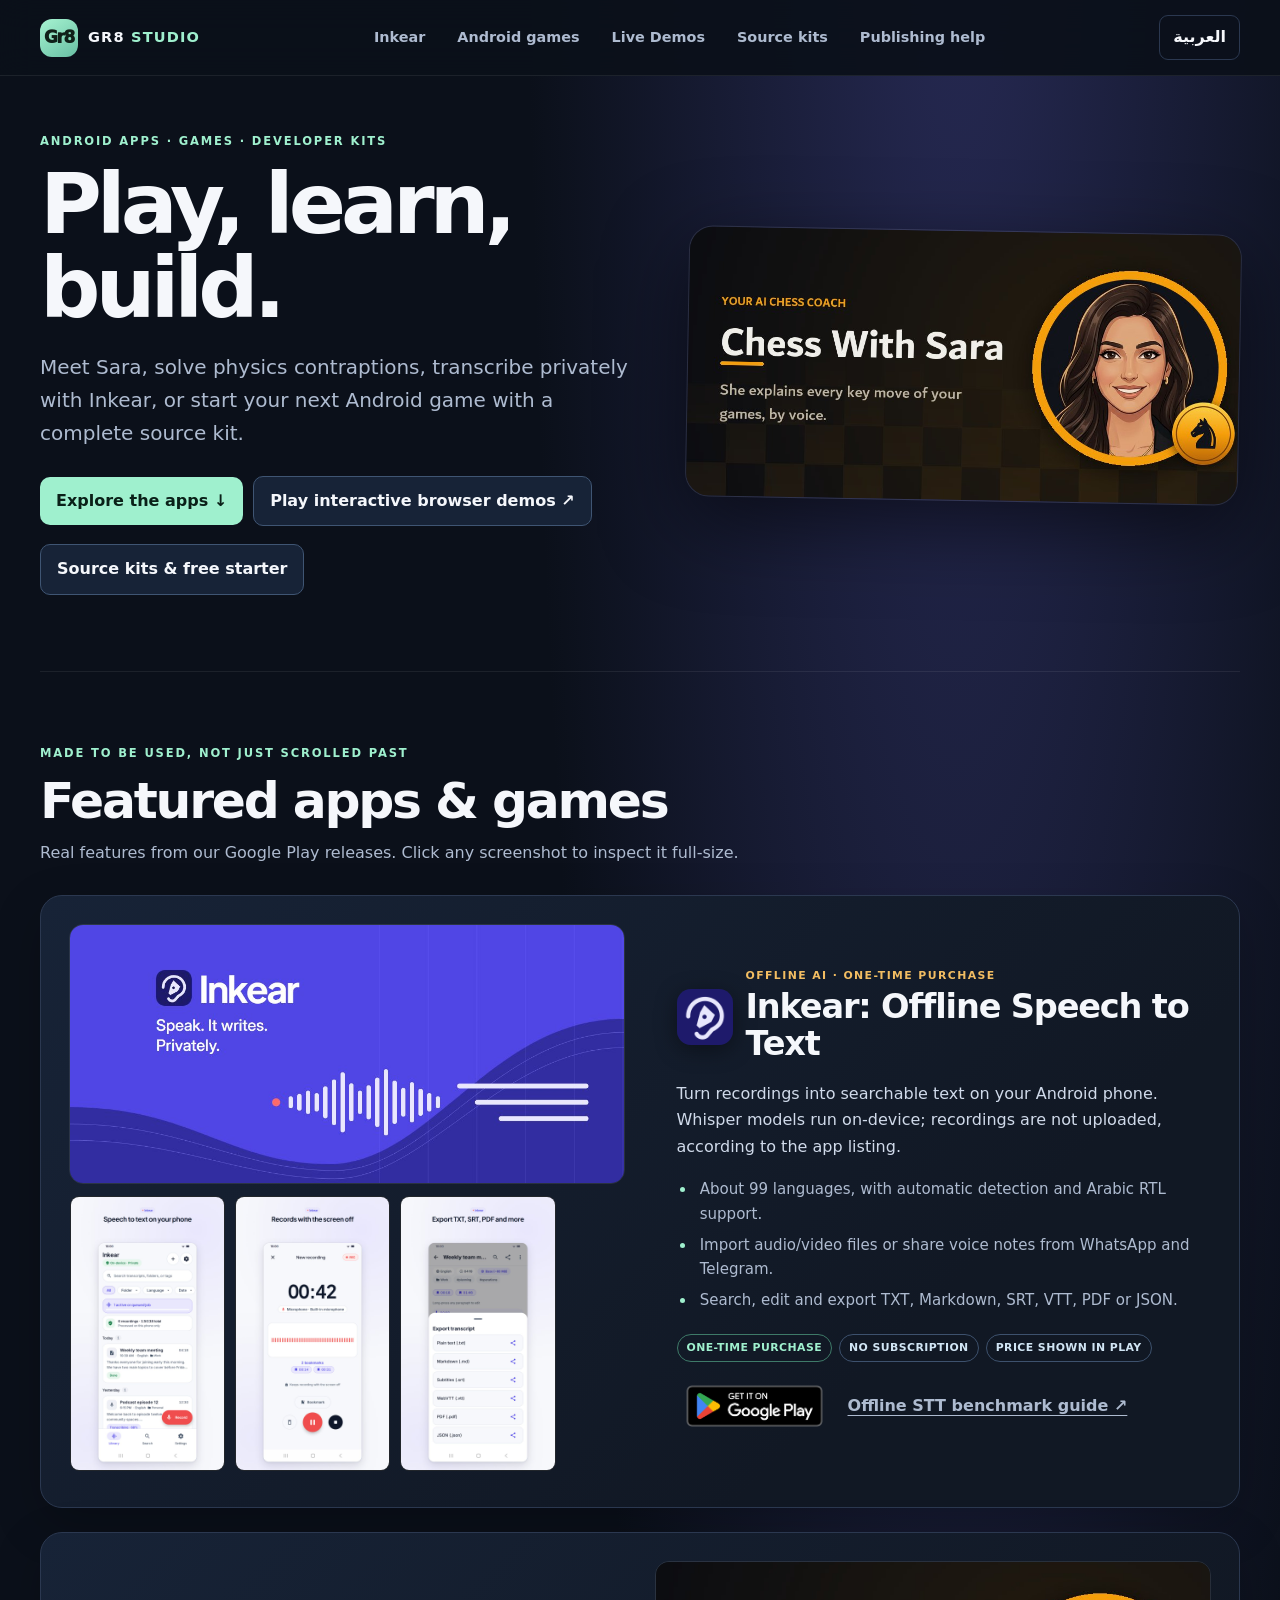
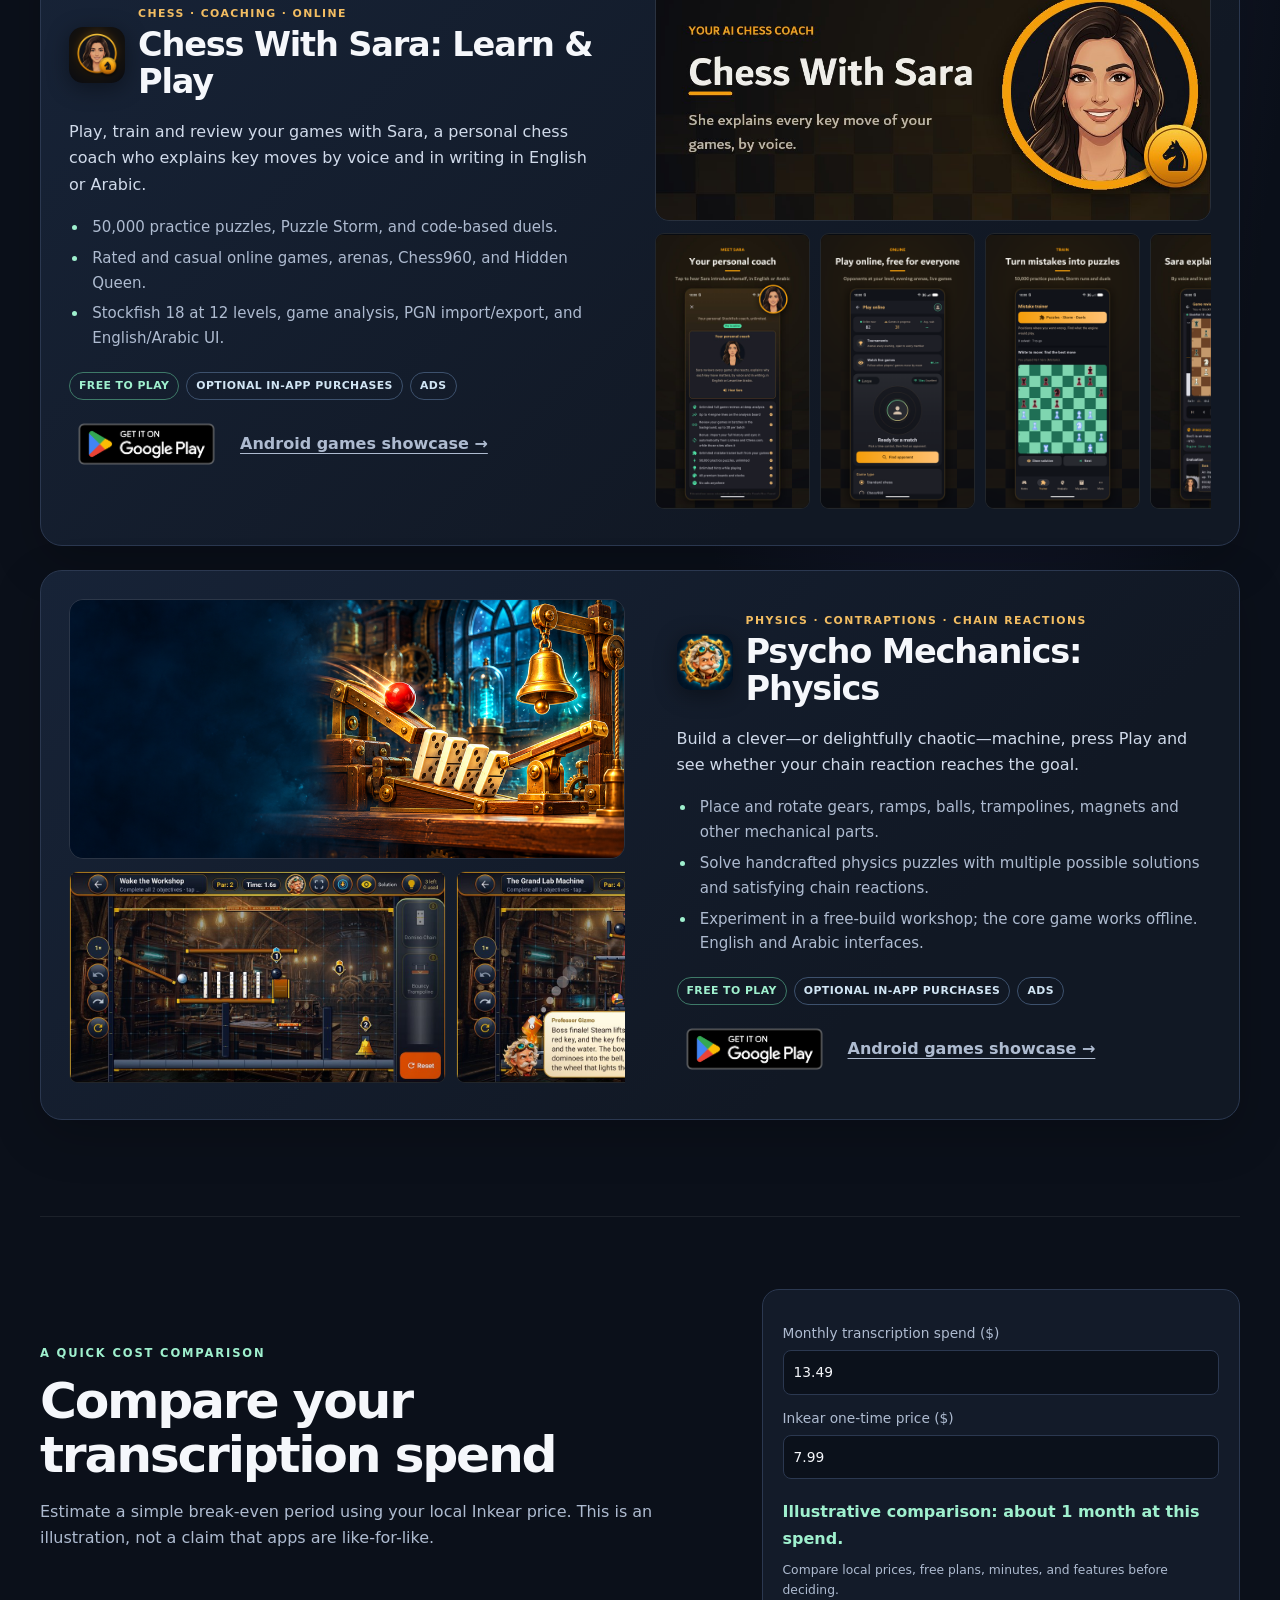
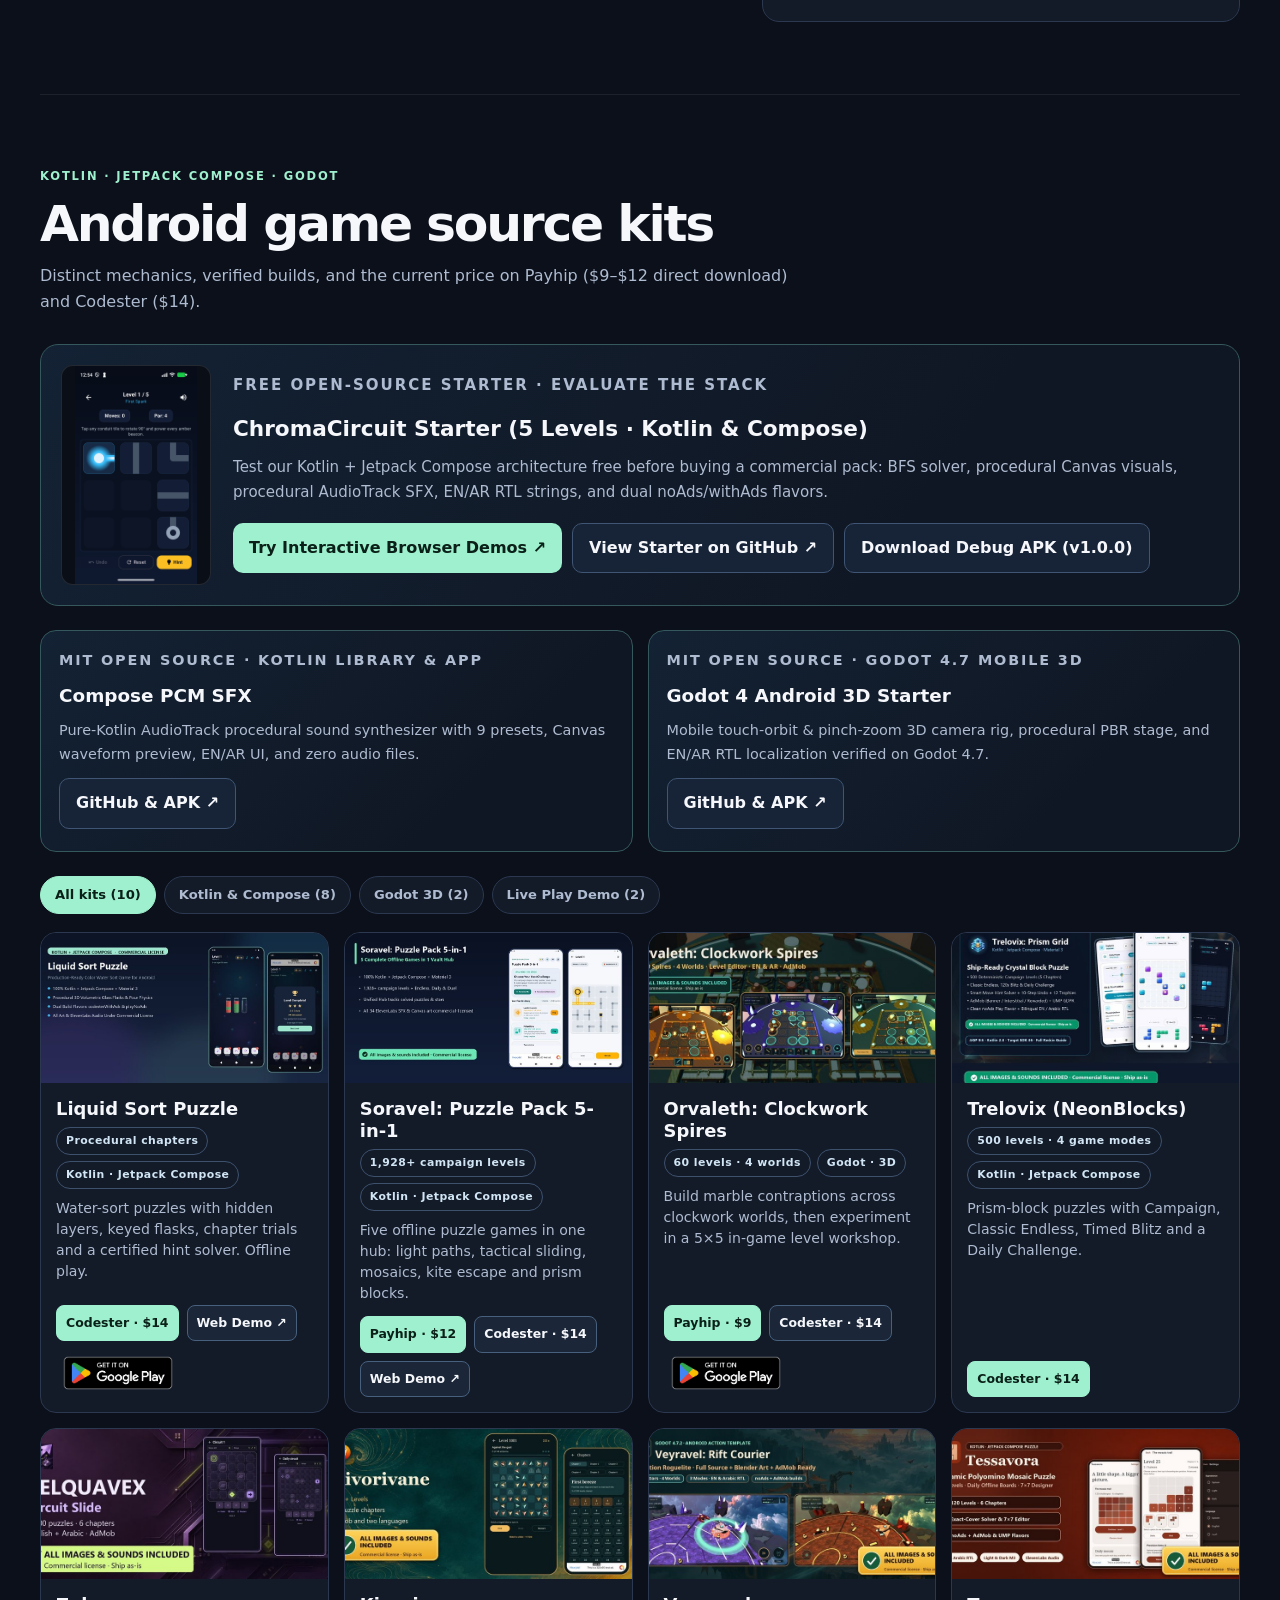
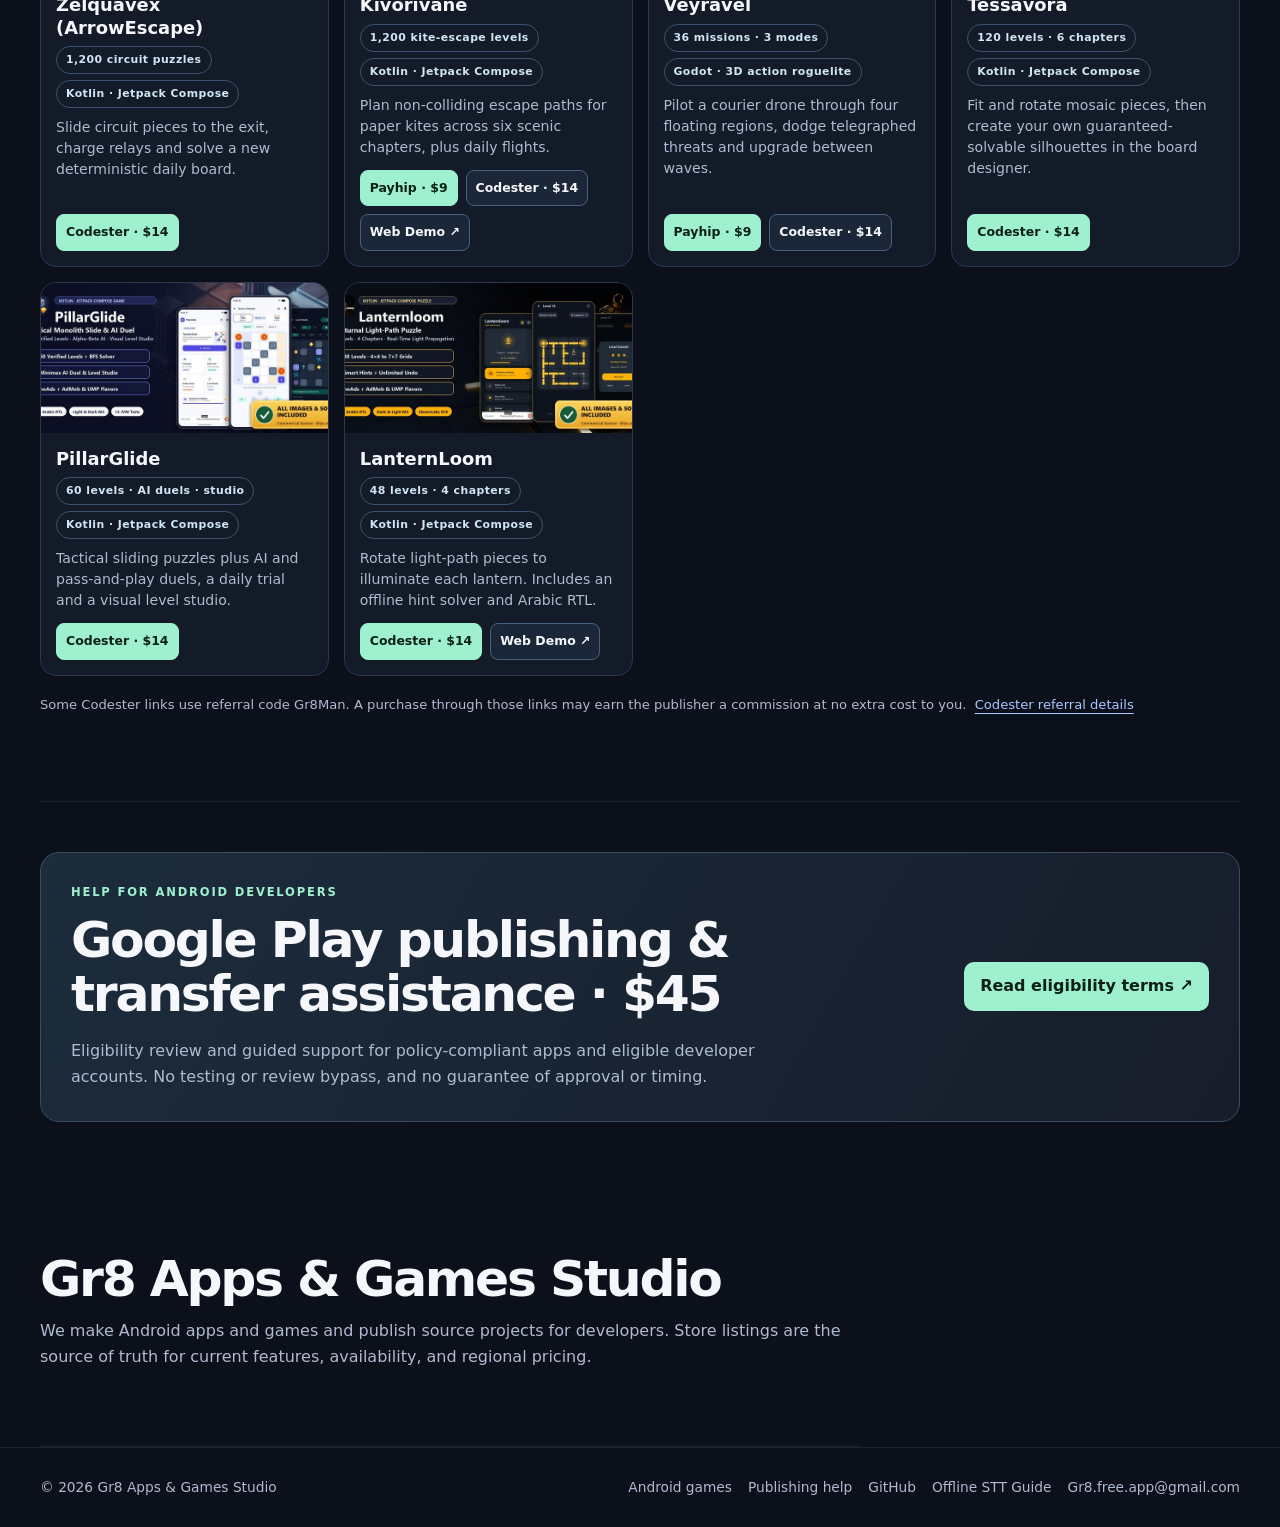
==== index.html @ fa240bc4 "seo: expand JSON-LD Product, WebApplication, and SoftwareApplication schema across portal pages" ====
<!doctype html>
<html lang="en" dir="ltr">
<head>
<meta charset="utf-8"><meta name="viewport" content="width=device-width,initial-scale=1">
<title>Gr8 Apps &amp; Games Studio | Android Games, Inkear &amp; Source Kits</title>
<meta name="title-en" content="Gr8 Apps &amp; Games Studio | Android Games, Inkear &amp; Source Kits">
<meta name="title-ar" content="استوديو Gr8 للتطبيقات والألعاب | Inkear، ألعاب أندرويد وحزم المطورين">
<meta name="description" content="Play Chess With Sara and Psycho Mechanics on Android. Explore Inkear offline transcription, open-source Compose starters, and Kotlin &amp; Godot source kits.">
<meta name="robots" content="index,follow,max-image-preview:large">
<link rel="canonical" href="https://simple-free-apps.github.io/">
<link rel="icon" type="image/svg+xml" href="data:image/svg+xml,%3Csvg xmlns='http://www.w3.org/2000/svg' viewBox='0 0 64 64'%3E%3Crect width='64' height='64' rx='16' fill='%239ff0ce'/%3E%3Ctext x='50%25' y='55%25' dominant-baseline='middle' text-anchor='middle' font-family='system-ui,sans-serif' font-weight='900' font-size='28' fill='%230b101a'%3EGr8%3C/text%3E%3C/svg%3E">
<meta property="og:type" content="website">
<meta property="og:image" content="https://simple-free-apps.github.io/assets/chess/feature.jpg">
<meta name="twitter:card" content="summary_large_image">
<meta property="og:title" content="Gr8 Apps &amp; Games Studio">
<meta property="og:description" content="Chess With Sara, Psycho Mechanics, Inkear, and distinctive Android game projects.">
<meta property="og:url" content="https://simple-free-apps.github.io/">
<meta name="theme-color" content="#0b101a">
<link rel="stylesheet" href="styles.css">
<script type="application/ld+json">
[
  {
    "@context": "https://schema.org",
    "@type": "Organization",
    "name": "Gr8 Apps & Games Studio",
    "url": "https://simple-free-apps.github.io/",
    "sameAs": [
      "https://github.com/simple-free-apps"
    ]
  },
  {
    "@context": "https://schema.org",
    "@type": "SoftwareApplication",
    "name": "Inkear: Offline Speech to Text",
    "operatingSystem": "Android",
    "applicationCategory": "UtilitiesApplication",
    "image": "https://simple-free-apps.github.io/assets/inkear/feature.jpg",
    "url": "https://play.google.com/store/apps/details?id=com.gr8.app.inkear"
  },
  {
    "@context": "https://schema.org",
    "@type": "SoftwareApplication",
    "name": "Chess With Sara: Learn & Play",
    "operatingSystem": "Android",
    "applicationCategory": "GameApplication",
    "image": "https://simple-free-apps.github.io/assets/chess/feature.jpg",
    "url": "https://play.google.com/store/apps/details?id=com.gr8.games.chess.chesswithai"
  },
  {
    "@context": "https://schema.org",
    "@type": "SoftwareApplication",
    "name": "Psycho Mechanics: Physics",
    "operatingSystem": "Android",
    "applicationCategory": "GameApplication",
    "image": "https://simple-free-apps.github.io/assets/psycho/feature.png",
    "url": "https://play.google.com/store/apps/details?id=com.gr8.games.crazymachines"
  },
  {
    "@context": "https://schema.org",
    "@type": "Product",
    "name": "Soravel: Puzzle Pack 5-in-1 (Kotlin & Jetpack Compose Source Code)",
    "image": "https://simple-free-apps.github.io/assets/catalog/bundle5in1-hero.jpg",
    "description": "Five full offline Android puzzle games in Kotlin & Jetpack Compose with 1,928+ campaign levels and EN/AR reskin guides.",
    "offers": {
      "@type": "Offer",
      "price": "12.00",
      "priceCurrency": "USD",
      "availability": "https://schema.org/InStock",
      "url": "https://payhip.com/b/beFfj"
    }
  },
  {
    "@context": "https://schema.org",
    "@type": "Product",
    "name": "Liquid Sort Puzzle (Kotlin & Jetpack Compose Source Code)",
    "image": "https://simple-free-apps.github.io/assets/catalog/liquidsort-hero.jpg",
    "description": "Water-sort puzzles with hidden layers, keyed flasks, chapter trials and a certified hint solver in Kotlin and Jetpack Compose.",
    "offers": {
      "@type": "Offer",
      "price": "14.00",
      "priceCurrency": "USD",
      "availability": "https://schema.org/InStock",
      "url": "https://www.codester.com/items/64630/liquid-sort-puzzle-kotlin-android-game-template?ref=Gr8Man"
    }
  },
  {
    "@context": "https://schema.org",
    "@type": "Product",
    "name": "Orvaleth: Clockwork Spires (Godot 4 3D Android Game Source Code)",
    "image": "https://simple-free-apps.github.io/assets/catalog/orvaleth-hero.jpg",
    "description": "60-level 3D marble contraption puzzle game across four clockwork worlds with a 5x5 in-game workshop in Godot 4.",
    "offers": {
      "@type": "Offer",
      "price": "9.00",
      "priceCurrency": "USD",
      "availability": "https://schema.org/InStock",
      "url": "https://payhip.com/b/hWmcv"
    }
  },
  {
    "@context": "https://schema.org",
    "@type": "Product",
    "name": "Veyravel (Godot 4 3D Action Roguelite Android Source Code)",
    "image": "https://simple-free-apps.github.io/assets/catalog/veyravel-hero.jpg",
    "description": "36-mission 3D courier drone action roguelite across four floating regions with wave upgrades in Godot 4.",
    "offers": {
      "@type": "Offer",
      "price": "9.00",
      "priceCurrency": "USD",
      "availability": "https://schema.org/InStock",
      "url": "https://payhip.com/b/Jv6fL"
    }
  },
  {
    "@context": "https://schema.org",
    "@type": "Product",
    "name": "Kivorivane (Kotlin & Jetpack Compose Kite Escape Game Source Code)",
    "image": "https://simple-free-apps.github.io/assets/catalog/kivorivane-hero.jpg",
    "description": "1,200 kite-escape puzzle levels across six scenic chapters with daily flights and EN/AR RTL support in Kotlin and Jetpack Compose.",
    "offers": {
      "@type": "Offer",
      "price": "9.00",
      "priceCurrency": "USD",
      "availability": "https://schema.org/InStock",
      "url": "https://payhip.com/b/WsHQp"
    }
  },
  {
    "@context": "https://schema.org",
    "@type": "Service",
    "name": "Google Play Publishing & App Transfer Assistance",
    "offers": {
      "@type": "Offer",
      "price": "45.00",
      "priceCurrency": "USD",
      "url": "https://simple-free-apps.github.io/play-publish/"
    }
  }
]
</script>
<script src="app.js" defer></script>
</head>
<body>
<header class="top">
  <a class="brand" href="#home"><span class="brand-mark">Gr8</span><span>GR8 <b>STUDIO</b></span></a>
  <nav>
    <a href="#inkear" data-en="Inkear" data-ar="إنكير">Inkear</a>
    <a href="android-games/" data-en="Android games" data-ar="ألعاب أندرويد">Android games</a>
    <a href="demo/" data-en="Live Demos" data-ar="تجارب حية">Live Demos</a>
    <a href="#catalog" data-en="Source kits" data-ar="حزم المصدر">Source kits</a>
    <a href="play-publish/" data-en="Publishing help" data-ar="مساعدة النشر">Publishing help</a>
  </nav>
  <button id="language" class="lang" aria-label="Switch language">العربية</button>
</header>

<main id="home">
  <section class="hero">
    <div class="hero-copy">
      <p class="kicker" data-en="ANDROID APPS · GAMES · DEVELOPER KITS" data-ar="تطبيقات أندرويد · ألعاب · حزم للمطورين">ANDROID APPS · GAMES · DEVELOPER KITS</p>
      <h1 data-en="Play, learn, build." data-ar="العب، تعلّم، وابنِ.">Play, learn, build.</h1>
      <p class="lead" data-en="Meet Sara, solve physics contraptions, transcribe privately with Inkear, or start your next Android game with a complete source kit." data-ar="تعرّف إلى سارة، وحلّ ألغاز الآلات الفيزيائية، وفرّغ الصوت بخصوصية مع إنكير، أو ابدأ لعبتك القادمة بحزمة مصدر أندرويد متكاملة.">Meet Sara, solve physics contraptions, transcribe privately with Inkear, or start your next Android game with a complete source kit.</p>
      <div class="hero-actions">
        <a class="button" href="#apps" data-en="Explore the apps ↓" data-ar="استكشف التطبيقات ↓">Explore the apps ↓</a>
        <a class="button button-secondary" href="demo/" data-en="Play interactive browser demos ↗" data-ar="جرّب الألغاز في المتصفح ↗">Play interactive browser demos ↗</a>
        <a class="button button-secondary" href="#catalog" data-en="Source kits &amp; free starter" data-ar="الحزم والقالب المجاني">Source kits &amp; free starter</a>
      </div>
    </div>
    <div class="hero-art">
      <img src="assets/chess/feature.jpg" alt="Chess With Sara: an AI coach explains key chess moves" fetchpriority="high">
    </div>
  </section>

  <section id="apps" class="apps-section">
    <div class="section-heading">
      <p class="kicker" data-en="MADE TO BE USED, NOT JUST SCROLLED PAST" data-ar="تطبيقات وألعاب صُممت لتُستخدم">MADE TO BE USED, NOT JUST SCROLLED PAST</p>
      <h2 data-en="Featured apps &amp; games" data-ar="تطبيقات وألعاب مختارة">Featured apps &amp; games</h2>
      <p data-en="Real features from our Google Play releases. Click any screenshot to inspect it full-size." data-ar="ميزات حقيقية من إصداراتنا على Google Play. انقر على أي لقطة لعرضها بالحجم الكامل.">Real features from our Google Play releases. Click any screenshot to inspect it full-size.</p>
    </div>

    <article class="showcase showcase-inkear" id="inkear">
      <div class="showcase-media">
        <img class="feature-art" src="assets/inkear/feature.jpg" alt="Inkear offline speech to text promotional artwork" loading="lazy">
        <div class="screens">
          <img src="assets/inkear/screen1.jpg" alt="Inkear transcript library with on-device status" loading="lazy">
          <img src="assets/inkear/screen2.jpg" alt="Inkear voice recording screen" loading="lazy">
          <img src="assets/inkear/screen3.jpg" alt="Inkear transcript export options" loading="lazy">
        </div>
      </div>
      <div class="showcase-copy">
        <div class="app-heading">
          <img class="app-icon" src="assets/inkear/icon.png" alt="Inkear app icon" loading="lazy">
          <div>
            <p class="eyebrow" data-en="OFFLINE AI · ONE-TIME PURCHASE" data-ar="ذكاء اصطناعي على الجهاز · شراء لمرة واحدة">OFFLINE AI · ONE-TIME PURCHASE</p>
            <h3>Inkear: Offline Speech to Text</h3>
          </div>
        </div>
        <p class="app-summary" data-en="Turn recordings into searchable text on your Android phone. Whisper models run on-device; recordings are not uploaded, according to the app listing." data-ar="حوّل التسجيلات إلى نص قابل للبحث على هاتف أندرويد. تعمل نماذج Whisper على الجهاز ولا تُرفع التسجيلات وفق وصف التطبيق.">Turn recordings into searchable text on your Android phone. Whisper models run on-device; recordings are not uploaded, according to the app listing.</p>
        <ul class="features">
          <li data-en="About 99 languages, with automatic detection and Arabic RTL support." data-ar="نحو 99 لغة مع اكتشاف تلقائي ودعم العربية واتجاه RTL.">About 99 languages, with automatic detection and Arabic RTL support.</li>
          <li data-en="Import audio/video files or share voice notes from WhatsApp and Telegram." data-ar="استورد ملفات الصوت والفيديو أو شارك الرسائل الصوتية من واتساب وتيليجرام.">Import audio/video files or share voice notes from WhatsApp and Telegram.</li>
          <li data-en="Search, edit and export TXT, Markdown, SRT, VTT, PDF or JSON." data-ar="ابحث وعدّل وصدّر TXT أو Markdown أو SRT أو VTT أو PDF أو JSON.">Search, edit and export TXT, Markdown, SRT, VTT, PDF or JSON.</li>
        </ul>
        <div class="badges">
          <span data-en="ONE-TIME PURCHASE" data-ar="شراء لمرة واحدة">ONE-TIME PURCHASE</span>
          <span data-en="NO SUBSCRIPTION" data-ar="بلا اشتراك شهري">NO SUBSCRIPTION</span>
          <span data-en="PRICE SHOWN IN PLAY" data-ar="السعر ظاهر في PLAY">PRICE SHOWN IN PLAY</span>
        </div>
        <div class="hero-actions">
          <a class="play-badge-link" href="https://play.google.com/store/apps/details?id=com.gr8.app.inkear&amp;utm_source=simple-free-apps.github.io&amp;utm_medium=portal&amp;utm_campaign=inkear"><img class="play-badge-img" src="assets/badges/google-play-en.png" data-src-en="assets/badges/google-play-en.png" data-src-ar="assets/badges/google-play-ar.png" alt="Get Inkear: Offline Speech to Text on Google Play" data-alt-en="Get Inkear: Offline Speech to Text on Google Play" data-alt-ar="احصل على Inkear: Offline Speech to Text من Google Play" width="646" height="250"></a>
          <a class="quiet-link" href="https://github.com/simple-free-apps/offline-speech-to-text-android-guide" data-en="Offline STT benchmark guide ↗" data-ar="دليل التفريغ ومقياس الأداء ↗">Offline STT benchmark guide ↗</a>
        </div>
      </div>
    </article>

    <article class="showcase" id="chess">
      <div class="showcase-media">
        <img class="feature-art" src="assets/chess/feature.jpg" alt="Chess With Sara chess coach feature graphic" loading="lazy">
        <div class="screens">
          <img src="assets/chess/screen1.jpg" alt="Sara explains game reviews by voice and text" loading="lazy">
          <img src="assets/chess/screen4.png" alt="Online chess, arenas and live games" loading="lazy">
          <img src="assets/chess/screen5.png" alt="50,000 practice puzzles, Storm and duels" loading="lazy">
          <img src="assets/chess/screen3.jpg" alt="Sara review and move analysis" loading="lazy">
        </div>
      </div>
      <div class="showcase-copy">
        <div class="app-heading">
          <img class="app-icon" src="assets/chess/icon.png" alt="Chess With Sara app icon" loading="lazy">
          <div>
            <p class="eyebrow" data-en="CHESS · COACHING · ONLINE" data-ar="شطرنج · تدريب صوتي · أونلاين">CHESS · COACHING · ONLINE</p>
            <h3 data-en="Chess With Sara: Learn &amp; Play" data-ar="شطرنج مع سارة: تعلّم والعب">Chess With Sara: Learn &amp; Play</h3>
          </div>
        </div>
        <p class="app-summary" data-en="Play, train and review your games with Sara, a personal chess coach who explains key moves by voice and in writing in English or Arabic." data-ar="العب وتدرّب وراجع مبارياتك مع سارة، مدرّبة شطرنج شخصية تشرح النقلات المهمة بالصوت والكتابة بالعربية أو الإنجليزية.">Play, train and review your games with Sara, a personal chess coach who explains key moves by voice and in writing in English or Arabic.</p>
        <ul class="features">
          <li data-en="50,000 practice puzzles, Puzzle Storm, and code-based duels." data-ar="50,000 لغز تدريبي، وتحدي Puzzle Storm، ومواجهات برمز.">50,000 practice puzzles, Puzzle Storm, and code-based duels.</li>
          <li data-en="Rated and casual online games, arenas, Chess960, and Hidden Queen." data-ar="مباريات أونلاين مصنّفة وودية، وبطولات أرينا، وشطرنج 960 والوزير المتخفي.">Rated and casual online games, arenas, Chess960, and Hidden Queen.</li>
          <li data-en="Stockfish 18 at 12 levels, game analysis, PGN import/export, and English/Arabic UI." data-ar="Stockfish 18 في 12 مستوى، وتحليل المباريات، واستيراد وتصدير PGN، وواجهة عربية وإنجليزية.">Stockfish 18 at 12 levels, game analysis, PGN import/export, and English/Arabic UI.</li>
        </ul>
        <div class="badges">
          <span data-en="FREE TO PLAY" data-ar="مجانية للعب">FREE TO PLAY</span>
          <span data-en="OPTIONAL IN-APP PURCHASES" data-ar="مشتريات اختيارية">OPTIONAL IN-APP PURCHASES</span>
          <span data-en="ADS" data-ar="تحتوي إعلانات">ADS</span>
        </div>
        <div class="hero-actions">
          <a class="play-badge-link" href="https://play.google.com/store/apps/details?id=com.gr8.games.chess.chesswithai&amp;utm_source=simple-free-apps.github.io&amp;utm_medium=portal&amp;utm_campaign=chesswithsara"><img class="play-badge-img" src="assets/badges/google-play-en.png" data-src-en="assets/badges/google-play-en.png" data-src-ar="assets/badges/google-play-ar.png" alt="Get Chess With Sara: Learn &amp; Play on Google Play" data-alt-en="Get Chess With Sara: Learn &amp; Play on Google Play" data-alt-ar="احصل على شطرنج مع سارة من Google Play" width="646" height="250" loading="lazy"></a>
          <a class="quiet-link" href="android-games/#chess" data-en="Android games showcase →" data-ar="صفحة ألعاب أندرويد ←">Android games showcase →</a>
        </div>
      </div>
    </article>

    <article class="showcase showcase-psycho" id="psycho">
      <div class="showcase-media">
        <img class="feature-art" src="assets/psycho/feature.png" alt="Psycho Mechanics: Physics contraption puzzle feature graphic" loading="lazy">
        <div class="screens screens-landscape">
          <img src="assets/psycho/screen1.jpg" alt="Psycho Mechanics physics puzzle gameplay" loading="lazy">
          <img src="assets/psycho/screen2.jpg" alt="Psycho Mechanics mechanical contraption gameplay" loading="lazy">
          <img src="assets/psycho/screen3.jpg" alt="Psycho Mechanics puzzle level screenshot" loading="lazy">
        </div>
      </div>
      <div class="showcase-copy">
        <div class="app-heading">
          <img class="app-icon" src="assets/psycho/icon.png" alt="Psycho Mechanics app icon" loading="lazy">
          <div>
            <p class="eyebrow" data-en="PHYSICS · CONTRAPTIONS · CHAIN REACTIONS" data-ar="فيزياء · آلات ميكانيكية · تفاعلات متسلسلة">PHYSICS · CONTRAPTIONS · CHAIN REACTIONS</p>
            <h3>Psycho Mechanics: Physics</h3>
          </div>
        </div>
        <p class="app-summary" data-en="Build a clever—or delightfully chaotic—machine, press Play and see whether your chain reaction reaches the goal." data-ar="ابنِ آلة ذكية أو فوضوية ممتعة، واضغط تشغيل لترى إن كان التفاعل المتسلسل سيصل إلى الهدف.">Build a clever—or delightfully chaotic—machine, press Play and see whether your chain reaction reaches the goal.</p>
        <ul class="features">
          <li data-en="Place and rotate gears, ramps, balls, trampolines, magnets and other mechanical parts." data-ar="ضع القطع الميكانيكية ودوّرها: تروس ومنحدرات وكرات ونوابض ومغناطيس وغيرها.">Place and rotate gears, ramps, balls, trampolines, magnets and other mechanical parts.</li>
          <li data-en="Solve handcrafted physics puzzles with multiple possible solutions and satisfying chain reactions." data-ar="حل ألغاز فيزياء مصنوعة بعناية ولها حلول متعددة وتفاعلات متسلسلة ممتعة.">Solve handcrafted physics puzzles with multiple possible solutions and satisfying chain reactions.</li>
          <li data-en="Experiment in a free-build workshop; the core game works offline. English and Arabic interfaces." data-ar="جرّب البناء في مختبر حر؛ تعمل اللعبة الأساسية دون اتصال، بواجهتين عربية وإنجليزية.">Experiment in a free-build workshop; the core game works offline. English and Arabic interfaces.</li>
        </ul>
        <div class="badges">
          <span data-en="FREE TO PLAY" data-ar="مجانية للعب">FREE TO PLAY</span>
          <span data-en="OPTIONAL IN-APP PURCHASES" data-ar="مشتريات اختيارية">OPTIONAL IN-APP PURCHASES</span>
          <span data-en="ADS" data-ar="تحتوي إعلانات">ADS</span>
        </div>
        <div class="hero-actions">
          <a class="play-badge-link" href="https://play.google.com/store/apps/details?id=com.gr8.games.crazymachines&amp;utm_source=simple-free-apps.github.io&amp;utm_medium=portal&amp;utm_campaign=psychomechanics"><img class="play-badge-img" src="assets/badges/google-play-en.png" data-src-en="assets/badges/google-play-en.png" data-src-ar="assets/badges/google-play-ar.png" alt="Get Psycho Mechanics: Physics on Google Play" data-alt-en="Get Psycho Mechanics: Physics on Google Play" data-alt-ar="احصل على Psycho Mechanics: Physics من Google Play" width="646" height="250" loading="lazy"></a>
          <a class="quiet-link" href="android-games/#psycho" data-en="Android games showcase →" data-ar="صفحة ألعاب أندرويد ←">Android games showcase →</a>
        </div>
      </div>
    </article>
  </section>

  <section class="calculator-section">
    <div>
      <p class="kicker" data-en="A QUICK COST COMPARISON" data-ar="مقارنة سريعة للتكلفة">A QUICK COST COMPARISON</p>
      <h2 data-en="Compare your transcription spend" data-ar="قارن إنفاقك على التفريغ">Compare your transcription spend</h2>
      <p data-en="Estimate a simple break-even period using your local Inkear price. This is an illustration, not a claim that apps are like-for-like." data-ar="قدّر فترة تعادل مبسطة باستخدام سعر إنكير المحلي. هذا توضيح حسابي ولا يعني أن التطبيقات متطابقة.">Estimate a simple break-even period using your local Inkear price. This is an illustration, not a claim that apps are like-for-like.</p>
    </div>
    <aside class="calculator">
      <label><span data-en="Monthly transcription spend ($)" data-ar="الإنفاق الشهري على التفريغ ($)">Monthly transcription spend ($)</span><input id="spend" type="number" min="0" step="0.01" value="13.49"></label>
      <label><span data-en="Inkear one-time price ($)" data-ar="سعر إنكير لمرة واحدة ($)">Inkear one-time price ($)</span><input id="price" type="number" min="0" step="0.01" value="7.99"></label>
      <output id="saving" aria-live="polite"></output>
      <small data-en="Compare local prices, free plans, minutes, and features before deciding." data-ar="قارن الأسعار المحلية والخطط المجانية والدقائق والميزات قبل القرار.">Compare local prices, free plans, minutes, and features before deciding.</small>
    </aside>
  </section>

  <section id="catalog" class="catalog-section">
    <div class="section-heading">
      <p class="kicker" data-en="KOTLIN · JETPACK COMPOSE · GODOT" data-ar="كوتلن · جيتباك كومبوز · جودوت">KOTLIN · JETPACK COMPOSE · GODOT</p>
      <h2 data-en="Android game source kits" data-ar="حزم مصدر ألعاب أندرويد">Android game source kits</h2>
      <p data-en="Distinct mechanics, verified builds, and the current price on Payhip ($9–$12 direct download) and Codester ($14)." data-ar="آليات لعب مميزة وبناءات مختبرة والسعر الحالي لدى Payhip (9–12 دولاراً مباشرة) وCodester (14 دولاراً).">Distinct mechanics, verified builds, and the current price on Payhip ($9–$12 direct download) and Codester ($14).</p>
    </div>

    <div class="starter-callout">
      <img class="starter-thumb" src="assets/catalog/chromacircuit-play.png" alt="ChromaCircuit Starter free Jetpack Compose puzzle game screenshot" loading="lazy">
      <div class="starter-body">
        <p class="eyebrow" data-en="FREE OPEN-SOURCE STARTER · EVALUATE THE STACK" data-ar="قالب مفتوح المصدر مجاني · جرّب البنية البرمجية">FREE OPEN-SOURCE STARTER · EVALUATE THE STACK</p>
        <h3 data-en="ChromaCircuit Starter (5 Levels · Kotlin &amp; Compose)" data-ar="ChromaCircuit Starter (5 مراحل · Kotlin وCompose)">ChromaCircuit Starter (5 Levels · Kotlin &amp; Compose)</h3>
        <p data-en="Test our Kotlin + Jetpack Compose architecture free before buying a commercial pack: BFS solver, procedural Canvas visuals, procedural AudioTrack SFX, EN/AR RTL strings, and dual noAds/withAds flavors." data-ar="اختبر معماريتنا بلغة Kotlin وJetpack Compose مجاناً قبل شراء أي حزمة تجارية: حلّال BFS، ورسوم Canvas، وأصوات برمجية عبر AudioTrack، ودعم عربي/إنجليزي RTL، وبنيتا noAds وwithAds.">Test our Kotlin + Jetpack Compose architecture free before buying a commercial pack: BFS solver, procedural Canvas visuals, procedural AudioTrack SFX, EN/AR RTL strings, and dual noAds/withAds flavors.</p>
        <div class="starter-actions">
          <a class="button" href="demo/" data-en="Try Interactive Browser Demos ↗" data-ar="جرّب الألعاب في المتصفح ↗">Try Interactive Browser Demos ↗</a>
          <a class="button button-secondary" href="https://github.com/simple-free-apps/android-compose-puzzle-starter" data-en="View Starter on GitHub ↗" data-ar="تصفح القالب على GitHub ↗">View Starter on GitHub ↗</a>
          <a class="button button-secondary" href="https://github.com/simple-free-apps/android-compose-puzzle-starter/releases/download/v1.0.0/ChromaCircuitStarter-noAds-debug.apk" data-en="Download Debug APK (v1.0.0)" data-ar="تحميل APK للتجربة (v1.0.0)">Download Debug APK (v1.0.0)</a>
        </div>
      </div>
    </div>

    <div class="oss-grid">
      <article class="oss-card">
        <p class="eyebrow" data-en="MIT OPEN SOURCE · KOTLIN LIBRARY &amp; APP" data-ar="مفتوح المصدر MIT · مكتبة وتطبيق Kotlin">MIT OPEN SOURCE · KOTLIN LIBRARY &amp; APP</p>
        <h3>Compose PCM SFX</h3>
        <p data-en="Pure-Kotlin AudioTrack procedural sound synthesizer with 9 presets, Canvas waveform preview, EN/AR UI, and zero audio files." data-ar="مولّد مؤثرات صوتية إجرائي بـ Kotlin وAudioTrack مع 9 أنماط وعرض للموجة وواجهة EN/AR دون ملفات صوتية.">Pure-Kotlin AudioTrack procedural sound synthesizer with 9 presets, Canvas waveform preview, EN/AR UI, and zero audio files.</p>
        <div class="starter-actions">
          <a class="button button-secondary" href="https://github.com/simple-free-apps/compose-pcm-sfx" data-en="GitHub &amp; APK ↗" data-ar="GitHub وAPK ↗">GitHub &amp; APK ↗</a>
        </div>
      </article>
      <article class="oss-card">
        <p class="eyebrow" data-en="MIT OPEN SOURCE · GODOT 4.7 MOBILE 3D" data-ar="مفتوح المصدر MIT · قالب Godot 4.7 ثلاثي الأبعاد">MIT OPEN SOURCE · GODOT 4.7 MOBILE 3D</p>
        <h3>Godot 4 Android 3D Starter</h3>
        <p data-en="Mobile touch-orbit &amp; pinch-zoom 3D camera rig, procedural PBR stage, and EN/AR RTL localization verified on Godot 4.7." data-ar="كاميرا دوران وتكبير باللمس ثلاثية الأبعاد ومشهد PBR إجرائي وتعريب EN/AR RTL مختبر على Godot 4.7.">Mobile touch-orbit &amp; pinch-zoom 3D camera rig, procedural PBR stage, and EN/AR RTL localization verified on Godot 4.7.</p>
        <div class="starter-actions">
          <a class="button button-secondary" href="https://github.com/simple-free-apps/godot4-android-3d-starter" data-en="GitHub &amp; APK ↗" data-ar="GitHub وAPK ↗">GitHub &amp; APK ↗</a>
        </div>
      </article>
    </div>

    <div id="catalog-filters" class="catalog-toolbar" role="group" aria-label="Filter source kits"></div>
    <div id="products" class="catalog-grid"></div>
    <p class="disclosure">
      <span data-en="Some Codester links use referral code Gr8Man. A purchase through those links may earn the publisher a commission at no extra cost to you." data-ar="تستخدم روابط Codester رمز الإحالة Gr8Man، وقد يحصل الناشر على عمولة إحالة دون أي تكلفة إضافية على المشتري.">Some Codester links use referral code Gr8Man. A purchase through those links may earn the publisher a commission at no extra cost to you.</span>
      <a href="https://www.codester.com/info/promote_items" data-en="Codester referral details" data-ar="تفاصيل برنامج الإحالة">Codester referral details</a>
    </p>
  </section>

  <section id="publishing" class="service">
    <div>
      <p class="kicker" data-en="HELP FOR ANDROID DEVELOPERS" data-ar="مساعدة لمطوري أندرويد">HELP FOR ANDROID DEVELOPERS</p>
      <h2 data-en="Google Play publishing &amp; transfer assistance · $45" data-ar="مساعدة نشر ونقل تطبيقات Google Play · 45 دولاراً">Google Play publishing &amp; transfer assistance · $45</h2>
      <p data-en="Eligibility review and guided support for policy-compliant apps and eligible developer accounts. No testing or review bypass, and no guarantee of approval or timing." data-ar="مراجعة أهلية ومساعدة إرشادية للتطبيقات المتوافقة وحسابات المطور المؤهلة. لا تجاوز للاختبارات أو المراجعة ولا ضمان للموافقة أو المدة.">Eligibility review and guided support for policy-compliant apps and eligible developer accounts. No testing or review bypass, and no guarantee of approval or timing.</p>
    </div>
    <a class="button" href="play-publish/" data-en="Read eligibility terms ↗" data-ar="اقرأ شروط الأهلية ↗">Read eligibility terms ↗</a>
  </section>

  <section id="about" class="about">
    <h2 data-en="Gr8 Apps &amp; Games Studio" data-ar="استوديو Gr8 للتطبيقات والألعاب">Gr8 Apps &amp; Games Studio</h2>
    <p data-en="We make Android apps and games and publish source projects for developers. Store listings are the source of truth for current features, availability, and regional pricing." data-ar="نطوّر تطبيقات وألعاب أندرويد وننشر مشاريع مصدر للمطورين. صفحات المتاجر هي المرجع للميزات والتوفر والأسعار المحلية.">We make Android apps and games and publish source projects for developers. Store listings are the source of truth for current features, availability, and regional pricing.</p>
  </section>
</main>

<footer>
  <span>© <span id="year"></span> <span data-en="Gr8 Apps &amp; Games Studio" data-ar="استوديو Gr8 للتطبيقات والألعاب">Gr8 Apps &amp; Games Studio</span></span>
  <div class="footer-links">
    <a href="android-games/" data-en="Android games" data-ar="ألعاب أندرويد">Android games</a>
    <a href="play-publish/" data-en="Publishing help" data-ar="مساعدة النشر">Publishing help</a>
    <a href="https://github.com/simple-free-apps">GitHub</a>
    <a href="https://github.com/simple-free-apps/offline-speech-to-text-android-guide" data-en="Offline STT Guide" data-ar="دليل التفريغ الصوتي">Offline STT Guide</a>
    <a href="mailto:Gr8.free.app@gmail.com">Gr8.free.app@gmail.com</a>
  </div>
</footer>

<dialog id="lightbox" class="lightbox" aria-label="Screenshot preview">
  <div class="lightbox-bar">
    <p id="lightbox-caption" class="lightbox-caption"></p>
    <div class="lightbox-controls">
      <button type="button" id="lightbox-prev" class="lightbox-btn" aria-label="Previous image">‹</button>
      <button type="button" id="lightbox-next" class="lightbox-btn" aria-label="Next image">›</button>
      <button type="button" id="lightbox-close" class="lightbox-btn" aria-label="Close preview">✕</button>
    </div>
  </div>
  <img id="lightbox-img" class="lightbox-img" src="" alt="">
</dialog>
</body>
</html>
---- styles.css ----
:root {
  color-scheme: dark;
  --bg: #0b101a;
  --panel: #131b29;
  --panel2: #182337;
  --line: #2b3850;
  --ink: #f5f7fb;
  --muted: #aebbd0;
  --mint: #9ff0ce;
  --gold: #f2bd62;
  --blue: #a9c7ff;
}

* { box-sizing: border-box; }
html { scroll-behavior: smooth; }
body {
  margin: 0;
  background: radial-gradient(ellipse at 75% -5%, #272a55 0, transparent 32%), var(--bg);
  color: var(--ink);
  font: 16px/1.65 system-ui, -apple-system, "Segoe UI", sans-serif;
}

a { color: var(--blue); text-underline-offset: 4px; }
a:hover { color: var(--mint); }
a:focus-visible, button:focus-visible, input:focus-visible {
  outline: 2px solid var(--mint);
  outline-offset: 2px;
}

.top {
  min-height: 76px;
  padding: 13px max(22px, calc((100% - 1200px) / 2));
  display: flex;
  align-items: center;
  justify-content: space-between;
  gap: 24px;
  border-bottom: 1px solid #ffffff13;
  position: sticky;
  top: 0;
  background: #0b101aef;
  backdrop-filter: blur(16px);
  z-index: 8;
}

.brand {
  display: flex;
  align-items: center;
  gap: 10px;
  color: var(--ink);
  text-decoration: none;
  font-size: .91rem;
  font-weight: 800;
  letter-spacing: .08em;
}
.brand b { color: var(--mint); }
.brand-mark {
  display: grid;
  place-items: center;
  width: 38px;
  height: 38px;
  border-radius: 12px;
  background: linear-gradient(145deg, #a6f3d1, #68bfa3);
  color: #102019;
  letter-spacing: -.08em;
  font-weight: 950;
  font-size: 1.06rem;
}

.top nav {
  display: flex;
  gap: clamp(14px, 2.5vw, 32px);
  flex-wrap: wrap;
}
.top nav a {
  font-size: .9rem;
  text-decoration: none;
  color: var(--muted);
  font-weight: 600;
}
.top nav a[aria-current="page"] { color: var(--mint); }

.lang {
  background: transparent;
  color: var(--ink);
  border: 1px solid var(--line);
  border-radius: 9px;
  padding: 8px 13px;
  cursor: pointer;
  font: inherit;
  font-weight: 700;
}
.lang:hover { border-color: var(--mint); color: var(--mint); }

main { width: min(1200px, calc(100% - 40px)); margin: auto; }
section { padding: 72px 0; border-bottom: 1px solid #ffffff12; }

.hero {
  display: grid;
  grid-template-columns: 1.05fr .95fr;
  align-items: center;
  gap: 36px;
  min-height: 465px;
  padding-top: 56px;
}
.hero-copy { position: relative; z-index: 1; }
.kicker {
  font-size: .72rem;
  letter-spacing: .16em;
  font-weight: 850;
  color: var(--mint);
  margin: 0 0 11px;
}
.hero h1 {
  font-size: clamp(3.1rem, 6.6vw, 6rem);
  line-height: 1;
  letter-spacing: -.06em;
  max-width: 700px;
  margin: 0 0 20px;
}
.lead {
  font-size: clamp(1.05rem, 1.9vw, 1.25rem);
  max-width: 620px;
  color: var(--muted);
  margin: 0 0 22px;
}
.hero-art {
  border: 1px solid #ffffff18;
  border-radius: 24px;
  overflow: hidden;
  box-shadow: 0 24px 80px #0008;
  transform: rotate(1deg);
}
.hero-art img { display: block; width: 100%; height: auto; }
.hero-art-visual {
  padding: 22px;
  background:
    radial-gradient(circle at 88% 12%, rgba(159, 240, 206, .16), transparent 46%),
    radial-gradient(circle at 14% 92%, rgba(242, 189, 98, .12), transparent 48%),
    linear-gradient(148deg, #172338 0%, #101724 58%, #0e2022 100%);
  border: 1px solid #35506d;
}
.publish-visual {
  display: flex;
  flex-direction: column;
  gap: 14px;
}
.pv-header {
  display: flex;
  align-items: center;
  justify-content: space-between;
  gap: 12px;
  flex-wrap: wrap;
}
.pv-brand {
  display: flex;
  align-items: center;
  gap: 12px;
  min-width: 0;
}
.pv-emblem {
  width: 48px;
  height: 48px;
  flex: 0 0 48px;
  display: grid;
  place-items: center;
  border-radius: 14px;
  background: linear-gradient(145deg, #1b2d46, #111c2c);
  border: 1px solid #416283;
  box-shadow: inset 0 1px 0 #ffffff1a;
}
.pv-kicker {
  display: block;
  font-size: .66rem;
  font-weight: 850;
  letter-spacing: .12em;
  color: var(--mint);
}
.pv-title {
  display: block;
  font-size: 1.06rem;
  line-height: 1.25;
  color: var(--ink);
}
.pv-price-badge {
  display: flex;
  flex-direction: column;
  align-items: flex-end;
  gap: 2px;
}
body[dir=rtl] .pv-price-badge { align-items: flex-start; }
.pv-price {
  display: inline-flex;
  align-items: center;
  justify-content: center;
  padding: 5px 12px;
  border-radius: 999px;
  background: var(--mint);
  color: #0a2018;
  font-size: .92rem;
  font-weight: 900;
  letter-spacing: -.01em;
}
.pv-price-sub {
  font-size: .68rem;
  color: var(--muted);
  font-weight: 600;
}
.pv-steps {
  display: flex;
  flex-direction: column;
  gap: 9px;
}
.pv-step {
  display: grid;
  grid-template-columns: 36px 1fr auto;
  align-items: center;
  gap: 11px;
  padding: 11px 12px;
  border-radius: 13px;
  background: rgba(11, 16, 26, .66);
  border: 1px solid #2b3c54;
}
.pv-step-icon {
  width: 36px;
  height: 36px;
  border-radius: 10px;
  display: grid;
  place-items: center;
  background: #172438;
  border: 1px solid #354c68;
}
.pv-step-body { min-width: 0; }
.pv-step-title {
  display: block;
  font-size: .88rem;
  font-weight: 800;
  color: var(--ink);
  line-height: 1.3;
}
.pv-step-desc {
  display: block;
  font-size: .78rem;
  color: var(--muted);
  line-height: 1.4;
}
.pv-pill {
  padding: 3px 8px;
  border-radius: 999px;
  border: 1px solid #376d5f;
  background: rgba(159, 240, 206, .08);
  color: var(--mint);
  font-size: .67rem;
  font-weight: 800;
  white-space: nowrap;
}
.pv-pill-gold {
  border-color: #6b5632;
  background: rgba(242, 189, 98, .10);
  color: var(--gold);
}
.pv-safeguards {
  display: flex;
  flex-wrap: wrap;
  gap: 7px;
  padding-top: 2px;
}
.pv-safe-chip {
  display: inline-flex;
  align-items: center;
  gap: 6px;
  padding: 5px 10px;
  border-radius: 999px;
  background: #0d1522;
  border: 1px solid #2a3a52;
  color: #d6e2f1;
  font-size: .72rem;
  font-weight: 700;
}
.pv-safe-dot {
  width: 7px;
  height: 7px;
  border-radius: 999px;
  background: var(--mint);
  flex: 0 0 7px;
}

.hero-actions { display: flex; flex-wrap: wrap; align-items: center; gap: 10px; }
.button {
  display: inline-flex;
  align-items: center;
  justify-content: center;
  background: var(--mint);
  color: #0a2018;
  text-decoration: none;
  font-weight: 850;
  padding: 11px 16px;
  border-radius: 10px;
  margin: 4px 0;
  transition: transform .15s, background .15s;
}
.button:hover { color: #0a2018; background: #c5ffe7; transform: translateY(-1px); }
.button-secondary {
  background: #172337;
  color: var(--ink);
  border: 1px solid #3f5573;
}
.button-secondary:hover { background: #1e2d45; color: var(--mint); border-color: var(--mint); }
.play-badge-link {
  display: inline-flex;
  align-items: center;
  padding: 0 !important;
  border: 0 !important;
  background: transparent !important;
  text-decoration: none;
  border-radius: 10px;
  transition: transform .15s, opacity .15s;
}
.play-badge-link:hover { transform: translateY(-2px); opacity: .94; }
.play-badge-img {
  display: block;
  height: 60px;
  width: auto;
  max-width: 100%;
}
.play-badge-compact .play-badge-img { height: 48px; }
.quiet-link { display: inline-block; margin: 8px 6px; color: var(--muted); font-weight: 600; }

.section-heading { max-width: 780px; margin-bottom: 28px; }
.section-heading h2, .calculator-section h2, .service h2, .about h2 {
  font-size: clamp(2rem, 4vw, 3.15rem);
  line-height: 1.08;
  letter-spacing: -.045em;
  margin: 8px 0 12px;
}
.section-heading > p:last-child, .about p { color: var(--muted); margin: .2em 0; }

.showcase {
  display: grid;
  grid-template-columns: minmax(0, 1.02fr) minmax(0, .98fr);
  gap: clamp(24px, 4vw, 56px);
  align-items: center;
  padding: 28px;
  margin: 24px 0;
  background: linear-gradient(135deg, #172337, #111824 72%);
  border: 1px solid var(--line);
  border-radius: 22px;
  box-shadow: 0 16px 50px #0003;
  scroll-margin-top: 86px;
}
.showcase:nth-of-type(even) { grid-template-columns: minmax(0, .98fr) minmax(0, 1.02fr); }
.showcase:nth-of-type(even) .showcase-media { order: 2; }
.showcase-media { min-width: 0; overflow: hidden; }
.feature-art {
  display: block;
  width: 100%;
  max-height: 260px;
  object-fit: cover;
  border-radius: 14px;
  border: 1px solid #ffffff18;
  cursor: zoom-in;
}
.showcase-psycho .feature-art { object-fit: cover; object-position: center; }

.screens {
  display: flex;
  gap: 10px;
  overflow-x: auto;
  overscroll-behavior-inline: contain;
  scroll-snap-type: inline mandatory;
  padding: 2px 1px 8px;
  margin-top: 10px;
  scrollbar-color: #52647b #131b29;
}
.screens img {
  flex: 0 0 28%;
  width: 28%;
  height: auto;
  max-height: 300px;
  aspect-ratio: 9 / 16;
  object-fit: contain;
  object-position: center;
  scroll-snap-align: start;
  background: #080c12;
  border-radius: 9px;
  border: 1px solid #ffffff1b;
  cursor: zoom-in;
  transition: transform .15s, border-color .15s;
}
.screens img:hover, .feature-art:hover { border-color: var(--mint); }
.screens-landscape img {
  flex: 0 0 68%;
  width: 68%;
  aspect-ratio: 16 / 9;
  max-height: 215px;
  object-fit: cover;
}

.showcase-copy { min-width: 0; }
.app-heading { display: flex; align-items: center; gap: 13px; margin-bottom: 14px; }
.app-icon {
  width: 56px;
  height: 56px;
  object-fit: cover;
  border-radius: 14px;
  box-shadow: 0 5px 22px #0006;
}
.eyebrow {
  font-size: .68rem;
  font-weight: 850;
  color: var(--gold);
  letter-spacing: .13em;
  margin: 0;
}
.app-heading h3 {
  font-size: clamp(1.5rem, 2.7vw, 2.1rem);
  line-height: 1.1;
  letter-spacing: -.035em;
  margin: 4px 0;
}
.app-summary { font-size: 1rem; color: #d0daea; margin: 12px 0; }
.features {
  padding-inline-start: 1.2rem;
  margin: 14px 0 18px;
  color: var(--muted);
  font-size: .94rem;
}
.features li { padding: 3px 0 3px 4px; }
.features li::marker { color: var(--mint); }

.badges { display: flex; gap: 7px; flex-wrap: wrap; margin: 14px 0; }
.badges span, .tech, .level {
  display: inline-flex;
  align-items: center;
  border: 1px solid #3d516d;
  border-radius: 999px;
  padding: 4px 9px;
  color: #d1e5f4;
  font-size: .68rem;
  font-weight: 800;
  letter-spacing: .04em;
}
.badges span:first-child { border-color: #3e7a68; color: var(--mint); }

.calculator-section {
  display: grid;
  grid-template-columns: 1fr minmax(270px, .7fr);
  gap: 38px;
  align-items: center;
}
.calculator-section > div > p:last-child { max-width: 680px; color: var(--muted); }
.calculator {
  background: var(--panel);
  border: 1px solid var(--line);
  border-radius: 17px;
  padding: 20px;
}
.calculator label { display: block; color: var(--muted); font-size: .86rem; margin: 12px 0; }
.calculator input {
  display: block;
  width: 100%;
  margin-top: 5px;
  padding: 10px;
  border-radius: 8px;
  border: 1px solid var(--line);
  background: #0b111b;
  color: var(--ink);
  font: inherit;
}
.calculator output { display: block; color: var(--mint); font-weight: 850; padding: 8px 0; }
.calculator small { display: block; color: var(--muted); font-size: .77rem; }

.catalog-section { scroll-margin-top: 85px; }

.starter-callout {
  display: grid;
  grid-template-columns: 150px 1fr;
  gap: 22px;
  align-items: center;
  padding: 20px;
  margin-bottom: 24px;
  background: linear-gradient(125deg, #132234, #101724 72%);
  border: 1px solid #34585c;
  border-radius: 18px;
}
.starter-thumb {
  width: 100%;
  height: 220px;
  object-fit: contain;
  border-radius: 12px;
  background: #090e17;
  border: 1px solid #ffffff1c;
  cursor: zoom-in;
}
.starter-body h3 { margin: 4px 0 8px; font-size: 1.35rem; }
.starter-body p { color: var(--muted); margin: 0 0 14px; font-size: .94rem; }
.starter-actions { display: flex; flex-wrap: wrap; gap: 10px; }

.catalog-toolbar {
  display: flex;
  flex-wrap: wrap;
  gap: 8px;
  margin: 0 0 18px;
}
.filter-pill {
  background: var(--panel);
  color: var(--muted);
  border: 1px solid var(--line);
  border-radius: 999px;
  padding: 7px 14px;
  font: inherit;
  font-size: .82rem;
  font-weight: 750;
  cursor: pointer;
  transition: background .15s, border-color .15s, color .15s;
}
.filter-pill:hover { border-color: var(--mint); color: var(--ink); }
.filter-pill[aria-pressed="true"] {
  background: var(--mint);
  border-color: var(--mint);
  color: #0a2018;
}

.catalog-grid {
  display: grid;
  grid-template-columns: repeat(auto-fit, minmax(min(100%, 260px), 1fr));
  gap: 15px;
}
.product-card {
  overflow: hidden;
  background: var(--panel);
  border: 1px solid var(--line);
  border-radius: 16px;
  display: flex;
  flex-direction: column;
  min-width: 0;
  transition: transform .16s, border-color .16s;
}
.product-card:hover { transform: translateY(-3px); border-color: #6684a8; }
.product-image {
  width: 100%;
  height: 150px;
  object-fit: cover;
  background: var(--panel2);
}
.product-body {
  padding: 15px;
  display: flex;
  flex-direction: column;
  align-items: flex-start;
  flex: 1;
}
.product-card h3 { font-size: 1.12rem; line-height: 1.24; margin: 0 0 7px; }
.product-meta { display: flex; gap: 6px; flex-wrap: wrap; margin-bottom: 9px; }
.product-card p {
  font-size: .88rem;
  line-height: 1.5;
  color: var(--muted);
  margin: 0 0 12px;
  flex: 1;
}
.product-links { display: flex; gap: 8px; flex-wrap: wrap; align-items: center; margin-top: auto; }
.product-links a {
  font-size: .78rem;
  padding: 7px 9px;
  border-radius: 8px;
  border: 1px solid #47607e;
  text-decoration: none;
  font-weight: 750;
}
.product-links a:first-child { background: var(--mint); color: #0a2018; border-color: var(--mint); }
.product-links a:not(:first-child) { background: #1b2738; color: var(--ink); }
.product-links a:hover { border-color: var(--mint); }

.disclosure, .note { color: var(--muted); font-size: .82rem; margin-top: 18px; }
.disclosure a { margin-inline-start: 4px; }

.service {
  display: flex;
  align-items: center;
  justify-content: space-between;
  gap: 26px;
  padding: 30px;
  background: linear-gradient(120deg, #1c2c3c, #171d2b);
  border: 1px solid #3b4d63;
  border-radius: 19px;
  margin: 50px 0;
}
.service > div { max-width: 760px; }
.service p:not(.kicker) { color: var(--muted); margin-bottom: 0; }
.service .button { white-space: nowrap; }
.about { max-width: 820px; }

.checklist { padding-inline-start: 1.25rem; color: var(--muted); }
.checklist li { padding: 4px 0; }

.demo-intro { padding: 44px 0 28px; border-bottom: 0; }
.demo-intro h1 {
  font-size: clamp(2.1rem, 4.5vw, 3.6rem);
  line-height: 1.06;
  letter-spacing: -.04em;
  margin: 0 0 14px;
}
.demo-tabs { display: flex; flex-wrap: wrap; gap: 10px; margin-top: 20px; }
.demo-stage-wrap {
  display: grid;
  grid-template-columns: minmax(0, 1.15fr) minmax(0, .85fr);
  gap: 28px;
  align-items: start;
  padding: 20px 0 60px;
}
.demo-board-panel, .demo-cta-panel, .readiness-card {
  background: var(--panel);
  border: 1px solid var(--line);
  border-radius: 18px;
  padding: 20px;
}
.demo-hud {
  display: flex;
  justify-content: space-between;
  align-items: flex-start;
  gap: 14px;
  margin-bottom: 14px;
  flex-wrap: wrap;
}
.demo-hud h2 { margin: 0 0 4px; font-size: 1.4rem; }
.demo-sub { margin: 0; color: var(--muted); font-size: .92rem; }
.demo-stats { display: flex; gap: 8px; flex-wrap: wrap; }
.canvas-box {
  border-radius: 14px;
  overflow: hidden;
  border: 1px solid #2b3850;
  background: #080c16;
}
#demo-canvas { display: block; width: 100%; height: auto; cursor: pointer; touch-action: manipulation; }
.demo-controls { display: flex; flex-wrap: wrap; align-items: center; gap: 8px; margin-top: 14px; }
.demo-controls button:disabled { opacity: .45; cursor: not-allowed; }
.demo-win {
  margin-top: 14px;
  padding: 12px 16px;
  border-radius: 12px;
  background: #112a24;
  border: 1px solid #3f8a70;
  display: flex;
  align-items: center;
  justify-content: space-between;
  gap: 12px;
  flex-wrap: wrap;
  color: var(--mint);
  font-weight: 700;
}
.hidden { display: none !important; }
.demo-cta-panel h3 { margin: 6px 0 10px; font-size: 1.45rem; }
.demo-cta-links { display: flex; flex-wrap: wrap; gap: 8px; margin-top: 12px; }

.oss-grid {
  display: grid;
  grid-template-columns: repeat(auto-fit, minmax(min(100%, 290px), 1fr));
  gap: 15px;
  margin-bottom: 24px;
}
.oss-card {
  background: linear-gradient(135deg, #132234, #101724 72%);
  border: 1px solid #34585c;
  border-radius: 16px;
  padding: 18px;
  display: flex;
  flex-direction: column;
  gap: 8px;
}
.oss-card h3 { margin: 0; font-size: 1.15rem; }
.oss-card p { margin: 0; color: var(--muted); font-size: .9rem; flex: 1; }

.readiness-grid {
  display: grid;
  grid-template-columns: repeat(auto-fit, minmax(min(100%, 240px), 1fr));
  gap: 12px;
  margin: 14px 0;
}
.readiness-card label { display: block; color: var(--muted); font-size: .88rem; }
.readiness-card input, .readiness-card select {
  display: block;
  width: 100%;
  margin-top: 6px;
  padding: 10px;
  border-radius: 8px;
  border: 1px solid var(--line);
  background: #0b111b;
  color: var(--ink);
  font: inherit;
}
.readiness-check {
  display: flex !important;
  align-items: center;
  gap: 10px;
  margin: 10px 0;
  cursor: pointer;
}
.readiness-check input { width: auto !important; margin: 0 !important; }
.readiness-output {
  margin-top: 12px;
  padding: 12px 14px;
  border-radius: 10px;
  border: 1px solid var(--line);
  background: #0b111b;
  color: var(--ink);
  font-size: .9rem;
}

@media (max-width: 900px) {
  .demo-stage-wrap { grid-template-columns: 1fr; }
}

footer {
  padding: 28px max(20px, calc((100% - 1200px) / 2));
  color: var(--muted);
  font-size: .86rem;
  border-top: 1px solid #ffffff12;
  display: flex;
  flex-wrap: wrap;
  align-items: center;
  justify-content: space-between;
  gap: 12px;
}
.footer-links { display: flex; flex-wrap: wrap; gap: 16px; }
.footer-links a { color: var(--muted); text-decoration: none; }
.footer-links a:hover { color: var(--mint); }

dialog.lightbox {
  max-width: min(94vw, 980px);
  max-height: 92vh;
  padding: 14px;
  border: 1px solid var(--line);
  border-radius: 16px;
  background: #0b101a;
  color: var(--ink);
  box-shadow: 0 24px 80px #000c;
}
dialog.lightbox::backdrop { background: rgba(6, 10, 18, .84); backdrop-filter: blur(8px); }
.lightbox-bar {
  display: flex;
  align-items: center;
  justify-content: space-between;
  gap: 12px;
  margin-bottom: 10px;
}
.lightbox-caption { font-size: .9rem; color: var(--muted); margin: 0; }
.lightbox-controls { display: flex; gap: 8px; }
.lightbox-btn {
  background: var(--panel);
  color: var(--ink);
  border: 1px solid var(--line);
  border-radius: 8px;
  padding: 6px 11px;
  font: inherit;
  font-weight: 700;
  cursor: pointer;
}
.lightbox-btn:hover { border-color: var(--mint); color: var(--mint); }
.lightbox-img {
  display: block;
  max-width: 100%;
  max-height: 76vh;
  margin: auto;
  border-radius: 10px;
  object-fit: contain;
}

body[dir=rtl] { font-family: system-ui, "Segoe UI", sans-serif; }
body[dir=rtl] .hero-art { transform: rotate(-1deg); }
body[dir=rtl] .features { padding-inline-start: 0; padding-inline-end: 1.2rem; }
body[dir=rtl] .features li { padding: 3px 4px 3px 0; }

@media (max-width: 900px) {
  .showcase, .showcase:nth-of-type(even) { grid-template-columns: 1fr; }
  .showcase:nth-of-type(even) .showcase-media { order: 0; }
  .showcase-media { max-width: 720px; width: 100%; margin: auto; }
  .showcase-copy { max-width: 760px; }
  .screens-landscape img { flex: 0 0 78%; width: 78%; }
}

@media (max-width: 700px) {
  .top { position: static; flex-wrap: wrap; }
  .top nav { order: 3; width: 100%; gap: 12px; }
  .hero { grid-template-columns: 1fr; min-height: 0; padding-top: 40px; }
  .hero-art, body[dir=rtl] .hero-art { transform: none; order: -1; }
  .hero-art img { max-height: 230px; object-fit: cover; }
  .hero-art-visual { padding: 15px; border-radius: 18px; }
  .pv-price-badge, body[dir=rtl] .pv-price-badge { flex-direction: row; align-items: center; gap: 8px; }
  .pv-step { grid-template-columns: 32px 1fr; gap: 9px; padding: 10px; }
  .pv-step-icon { width: 32px; height: 32px; }
  .pv-pill { grid-column: 2; justify-self: start; }
  .hero h1 { font-size: clamp(2.9rem, 14vw, 4.5rem); }
  section { padding: 54px 0; }
  .showcase { padding: 16px; margin: 18px 0; gap: 20px; }
  .screens img { flex: 0 0 38%; width: 38%; }
  .screens-landscape img { flex: 0 0 86%; width: 86%; }
  .starter-callout { grid-template-columns: 1fr; }
  .starter-thumb { height: 200px; }
  .calculator-section { grid-template-columns: 1fr; gap: 12px; }
  .service { align-items: flex-start; flex-direction: column; padding: 22px; }
  .service .button { white-space: normal; }
  .product-image { height: 175px; }
}
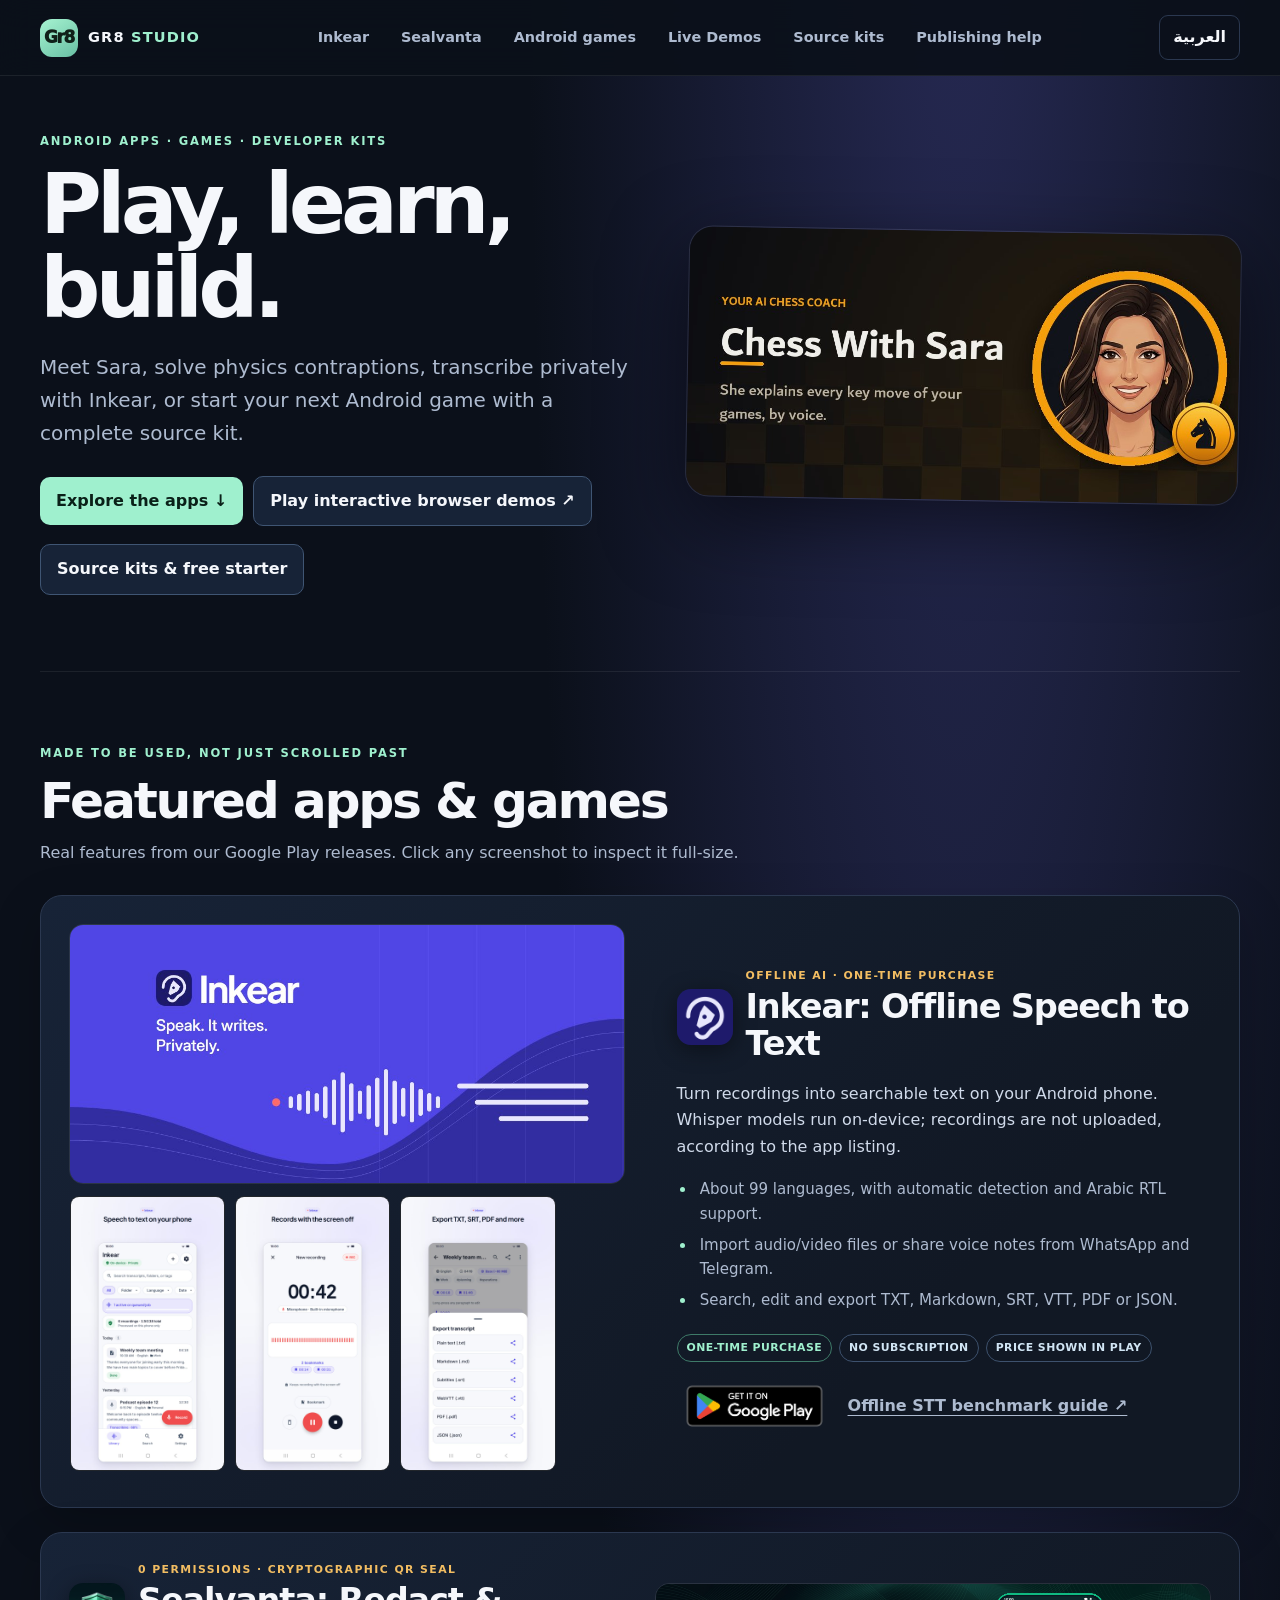
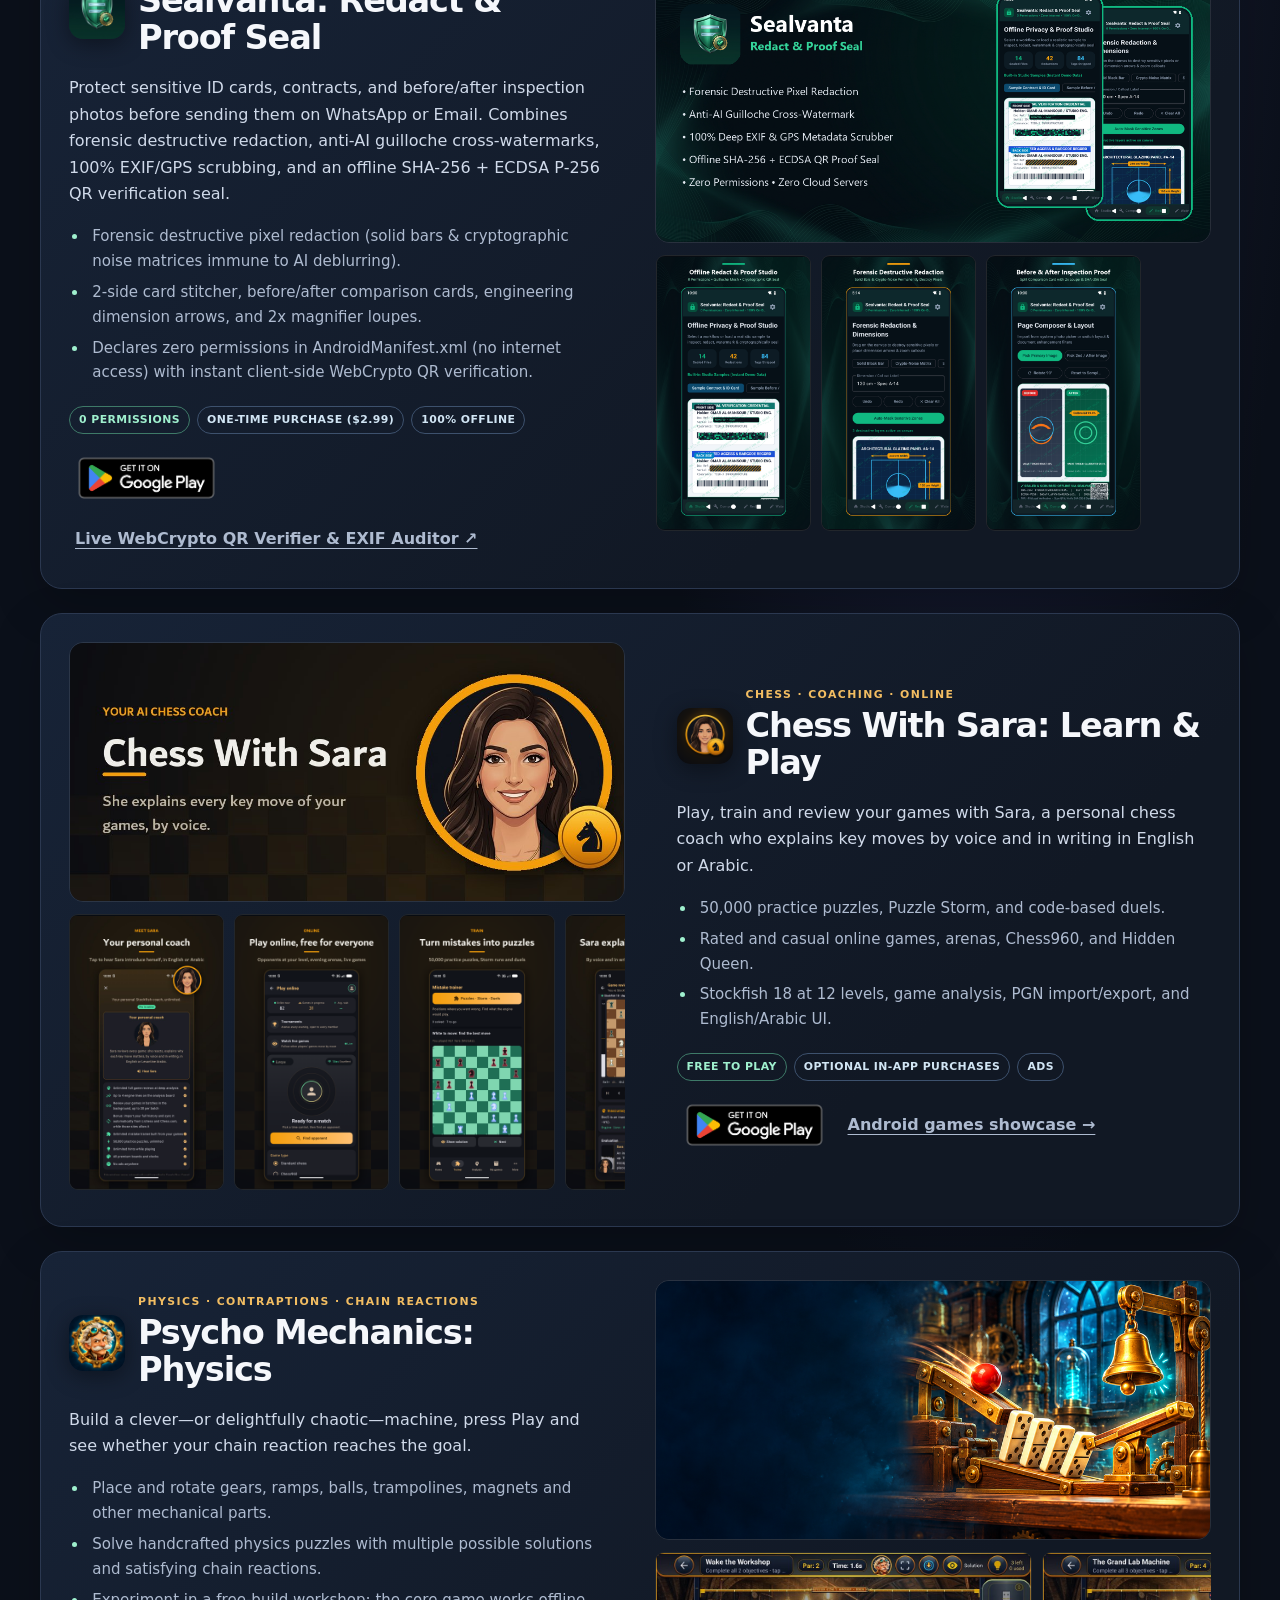
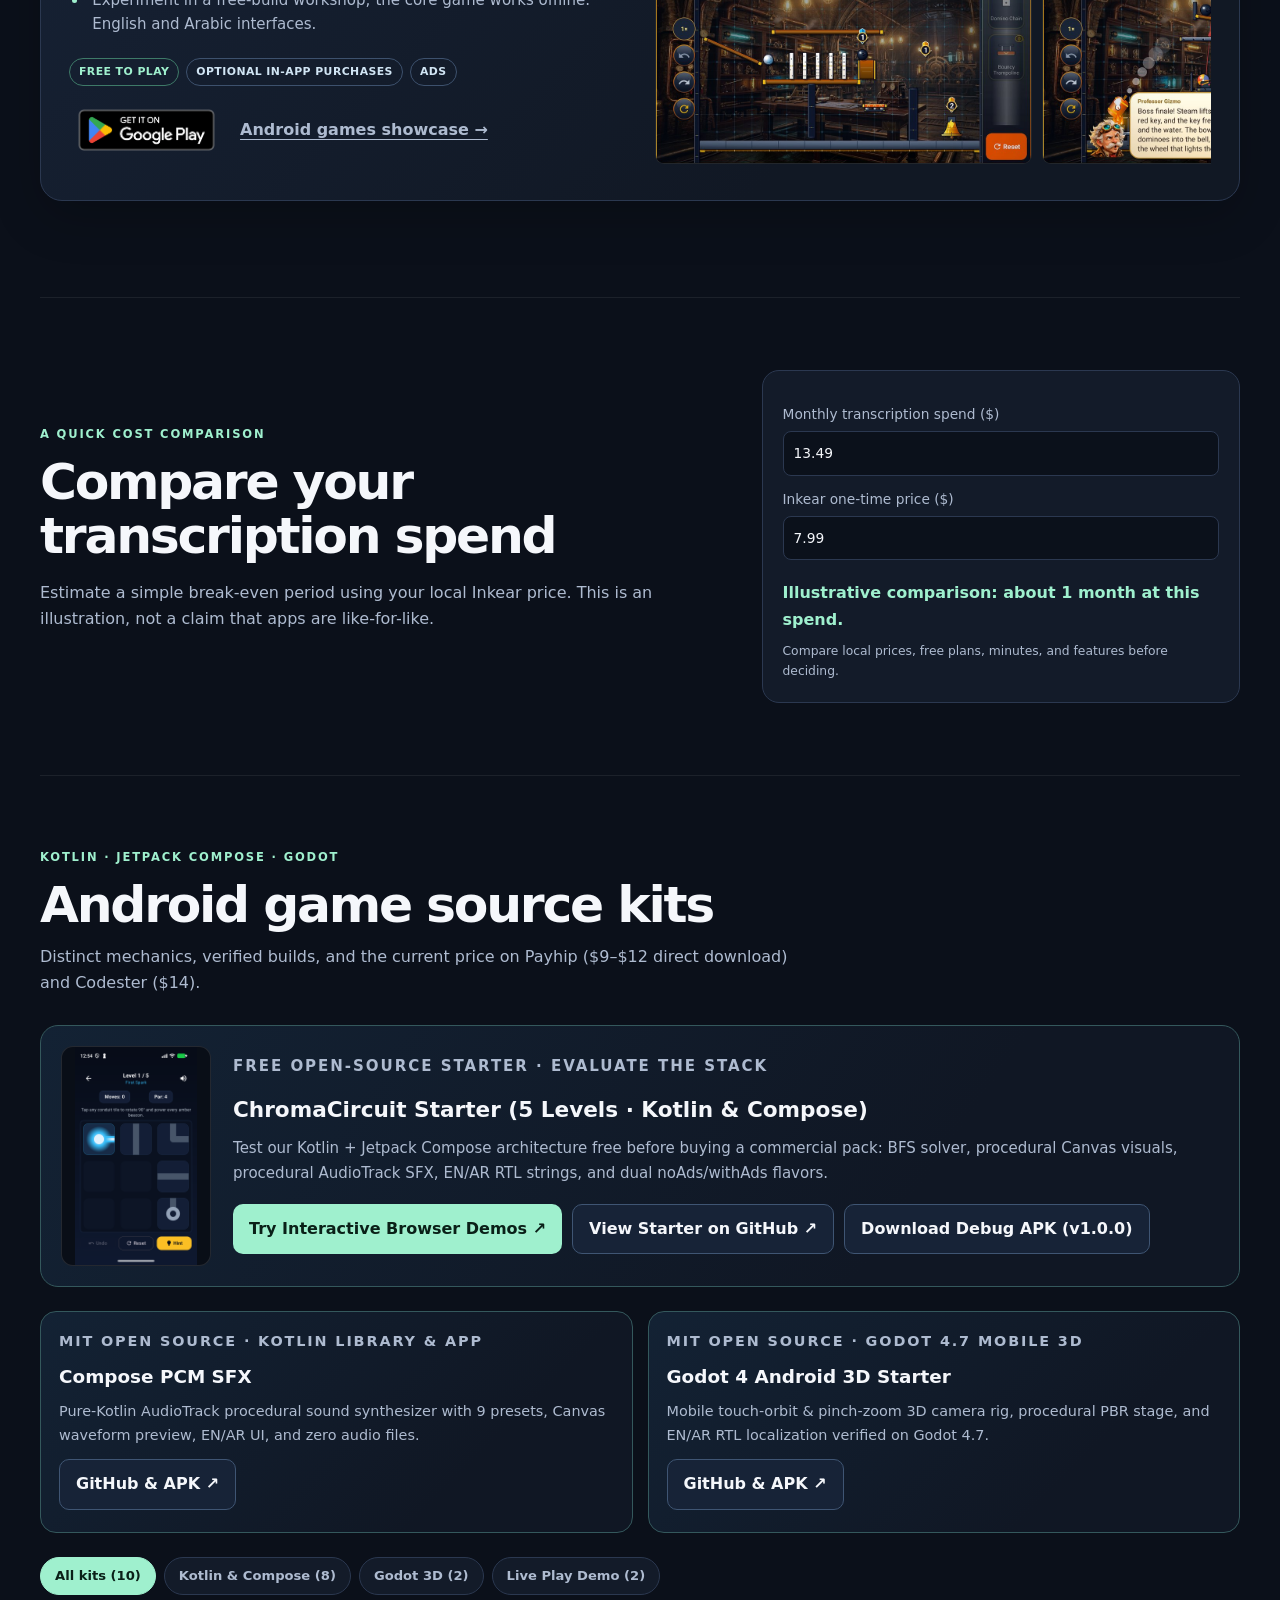
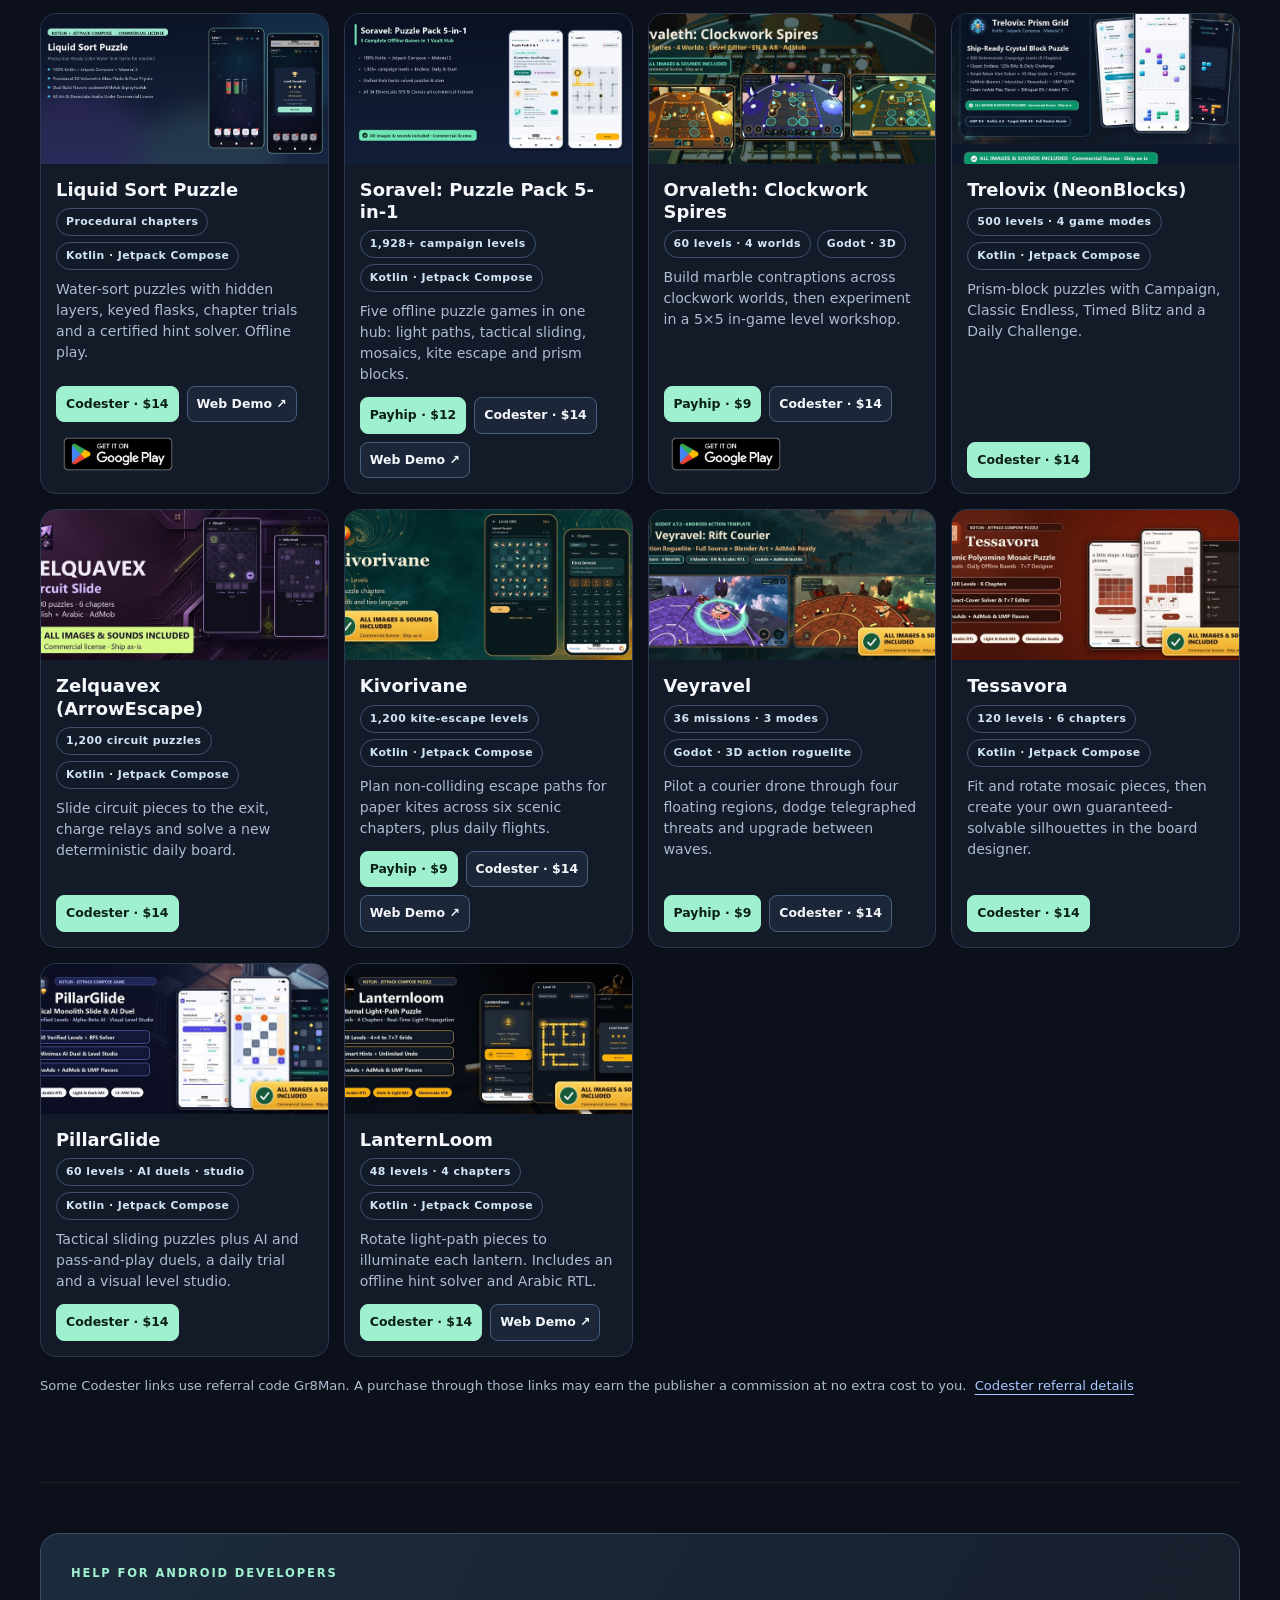
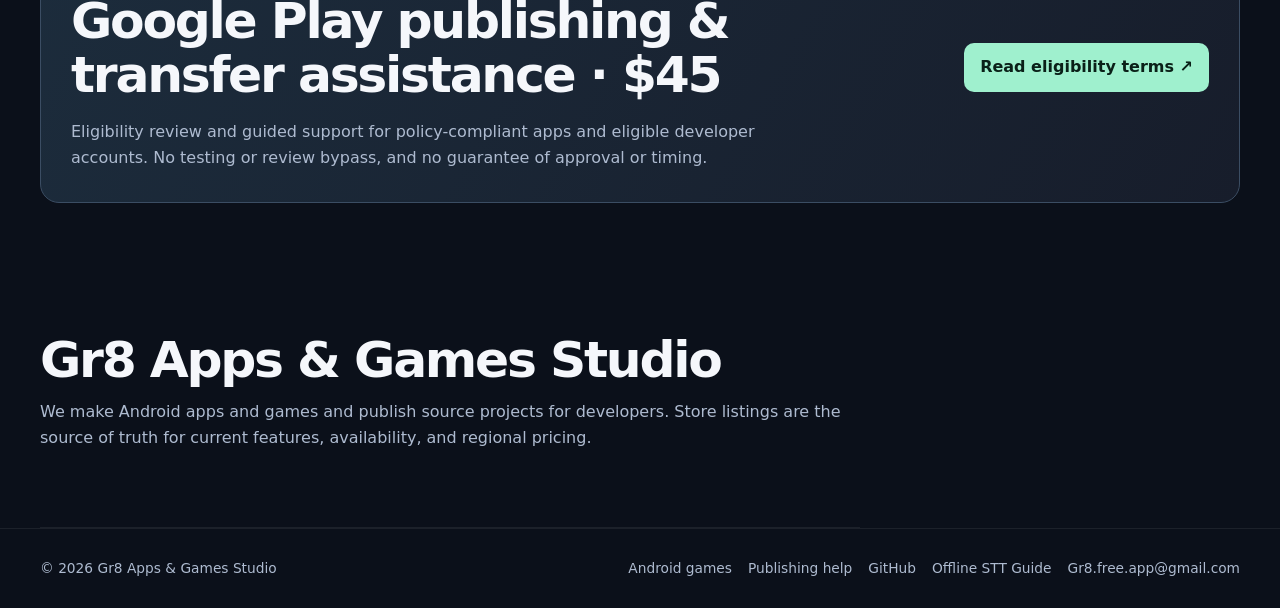
==== commit 9d4a72ca: "Feature Sealvanta: Redact & Proof Seal on studio portal alongside all flagship products" ====
--- a/index.html
+++ b/index.html
@@ -40,6 +40,20 @@
   {
     "@context": "https://schema.org",
     "@type": "SoftwareApplication",
+    "name": "Sealvanta: Redact & Proof Seal",
+    "operatingSystem": "Android",
+    "applicationCategory": "UtilitiesApplication",
+    "image": "https://simple-free-apps.github.io/assets/sealvanta/feature.png",
+    "url": "https://play.google.com/store/apps/details?id=com.zanvrek.molvira.sealvanta",
+    "offers": {
+      "@type": "Offer",
+      "price": "2.99",
+      "priceCurrency": "USD"
+    }
+  },
+  {
+    "@context": "https://schema.org",
+    "@type": "SoftwareApplication",
     "name": "Chess With Sara: Learn & Play",
     "operatingSystem": "Android",
     "applicationCategory": "GameApplication",
@@ -145,6 +159,7 @@
   <a class="brand" href="#home"><span class="brand-mark">Gr8</span><span>GR8 <b>STUDIO</b></span></a>
   <nav>
     <a href="#inkear" data-en="Inkear" data-ar="إنكير">Inkear</a>
+    <a href="#sealvanta" data-en="Sealvanta" data-ar="سيلفانتا">Sealvanta</a>
     <a href="android-games/" data-en="Android games" data-ar="ألعاب أندرويد">Android games</a>
     <a href="demo/" data-en="Live Demos" data-ar="تجارب حية">Live Demos</a>
     <a href="#catalog" data-en="Source kits" data-ar="حزم المصدر">Source kits</a>
@@ -212,6 +227,41 @@
       </div>
     </article>
 
+    <article class="showcase showcase-sealvanta" id="sealvanta">
+      <div class="showcase-media">
+        <img class="feature-art" src="assets/sealvanta/feature.png" alt="Sealvanta offline redaction, guilloche watermark and cryptographic QR proof seal" loading="lazy">
+        <div class="screens">
+          <img src="assets/sealvanta/screen1.png" alt="Sealvanta offline privacy and proof studio dashboard" loading="lazy">
+          <img src="assets/sealvanta/screen2.png" alt="Sealvanta forensic destructive redaction and dimensions canvas" loading="lazy">
+          <img src="assets/sealvanta/screen3.png" alt="Sealvanta before and after inspection proof card" loading="lazy">
+        </div>
+      </div>
+      <div class="showcase-copy">
+        <div class="app-heading">
+          <img class="app-icon" src="assets/sealvanta/icon.png" alt="Sealvanta app icon" loading="lazy">
+          <div>
+            <p class="eyebrow" data-en="0 PERMISSIONS · CRYPTOGRAPHIC QR SEAL" data-ar="0 صلاحيات · ختم تحقق رقمي مشفّر QR">0 PERMISSIONS · CRYPTOGRAPHIC QR SEAL</p>
+            <h3 data-en="Sealvanta: Redact &amp; Proof Seal" data-ar="Sealvanta: طمس وختم الوثائق">Sealvanta: Redact &amp; Proof Seal</h3>
+          </div>
+        </div>
+        <p class="app-summary" data-en="Protect sensitive ID cards, contracts, and before/after inspection photos before sending them on WhatsApp or Email. Combines forensic destructive redaction, anti-AI guilloche cross-watermarks, 100% EXIF/GPS scrubbing, and an offline SHA-256 + ECDSA P-256 QR verification seal." data-ar="احمِ وثائقك وعقودك وصور إثبات العمل (قبل وبعد) قبل إرسالها عبر واتساب أو الإيميل. يجمع بين الطمس الجنائي غير القابل للعكس، والعلامة المائية الأمنية المتقاطعة، وتطهير بيانات EXIF وGPS بنسبة 100%، وختم تحقق رقمي مشفّر SHA-256 + ECDSA QR يعمل بدون سيرفر.">Protect sensitive ID cards, contracts, and before/after inspection photos before sending them on WhatsApp or Email. Combines forensic destructive redaction, anti-AI guilloche cross-watermarks, 100% EXIF/GPS scrubbing, and an offline SHA-256 + ECDSA P-256 QR verification seal.</p>
+        <ul class="features">
+          <li data-en="Forensic destructive pixel redaction (solid bars &amp; cryptographic noise matrices immune to AI deblurring)." data-ar="طمس جنائي يدمر البكسلات الحساسة نهائياً (أشرطة صلبة ومصفوفة تشويش تشفيري لا يمكن عكسها بالذكاء الاصطناعي).">Forensic destructive pixel redaction (solid bars &amp; cryptographic noise matrices immune to AI deblurring).</li>
+          <li data-en="2-side card stitcher, before/after comparison cards, engineering dimension arrows, and 2x magnifier loupes." data-ar="دمج وجهَي البطاقة في صفحة A4، وبطاقات مقارنة (قبل/بعد)، وأسهم قياسات هندسية وعدسة تكبير 2x.">2-side card stitcher, before/after comparison cards, engineering dimension arrows, and 2x magnifier loupes.</li>
+          <li data-en="Declares zero permissions in AndroidManifest.xml (no internet access) with instant client-side WebCrypto QR verification." data-ar="يعلن صفر صلاحيات في أندرويد (حتى بدون إنترنت) مع فاحص أختام فوري في المتصفح عبر WebCrypto.">Declares zero permissions in AndroidManifest.xml (no internet access) with instant client-side WebCrypto QR verification.</li>
+        </ul>
+        <div class="badges">
+          <span data-en="0 PERMISSIONS" data-ar="0 صلاحيات">0 PERMISSIONS</span>
+          <span data-en="ONE-TIME PURCHASE ($2.99)" data-ar="شراء لمرة واحدة ($2.99)">ONE-TIME PURCHASE ($2.99)</span>
+          <span data-en="100% OFFLINE" data-ar="100% أوفلاين">100% OFFLINE</span>
+        </div>
+        <div class="hero-actions">
+          <a class="play-badge-link" href="https://play.google.com/store/apps/details?id=com.zanvrek.molvira.sealvanta&amp;utm_source=simple-free-apps.github.io&amp;utm_medium=portal&amp;utm_campaign=sealvanta"><img class="play-badge-img" src="assets/badges/google-play-en.png" data-src-en="assets/badges/google-play-en.png" data-src-ar="assets/badges/google-play-ar.png" alt="Get Sealvanta: Redact &amp; Proof Seal on Google Play" data-alt-en="Get Sealvanta: Redact &amp; Proof Seal on Google Play" data-alt-ar="احصل على Sealvanta: طمس وختم الوثائق من Google Play" width="646" height="250" loading="lazy"></a>
+          <a class="quiet-link" href="sealvanta/verify/" data-en="Live WebCrypto QR Verifier &amp; EXIF Auditor ↗" data-ar="فاحص أختام QR وأداة فحص EXIF الحية ↗">Live WebCrypto QR Verifier &amp; EXIF Auditor ↗</a>
+        </div>
+      </div>
+    </article>
+
     <article class="showcase" id="chess">
       <div class="showcase-media">
         <img class="feature-art" src="assets/chess/feature.jpg" alt="Chess With Sara chess coach feature graphic" loading="lazy">
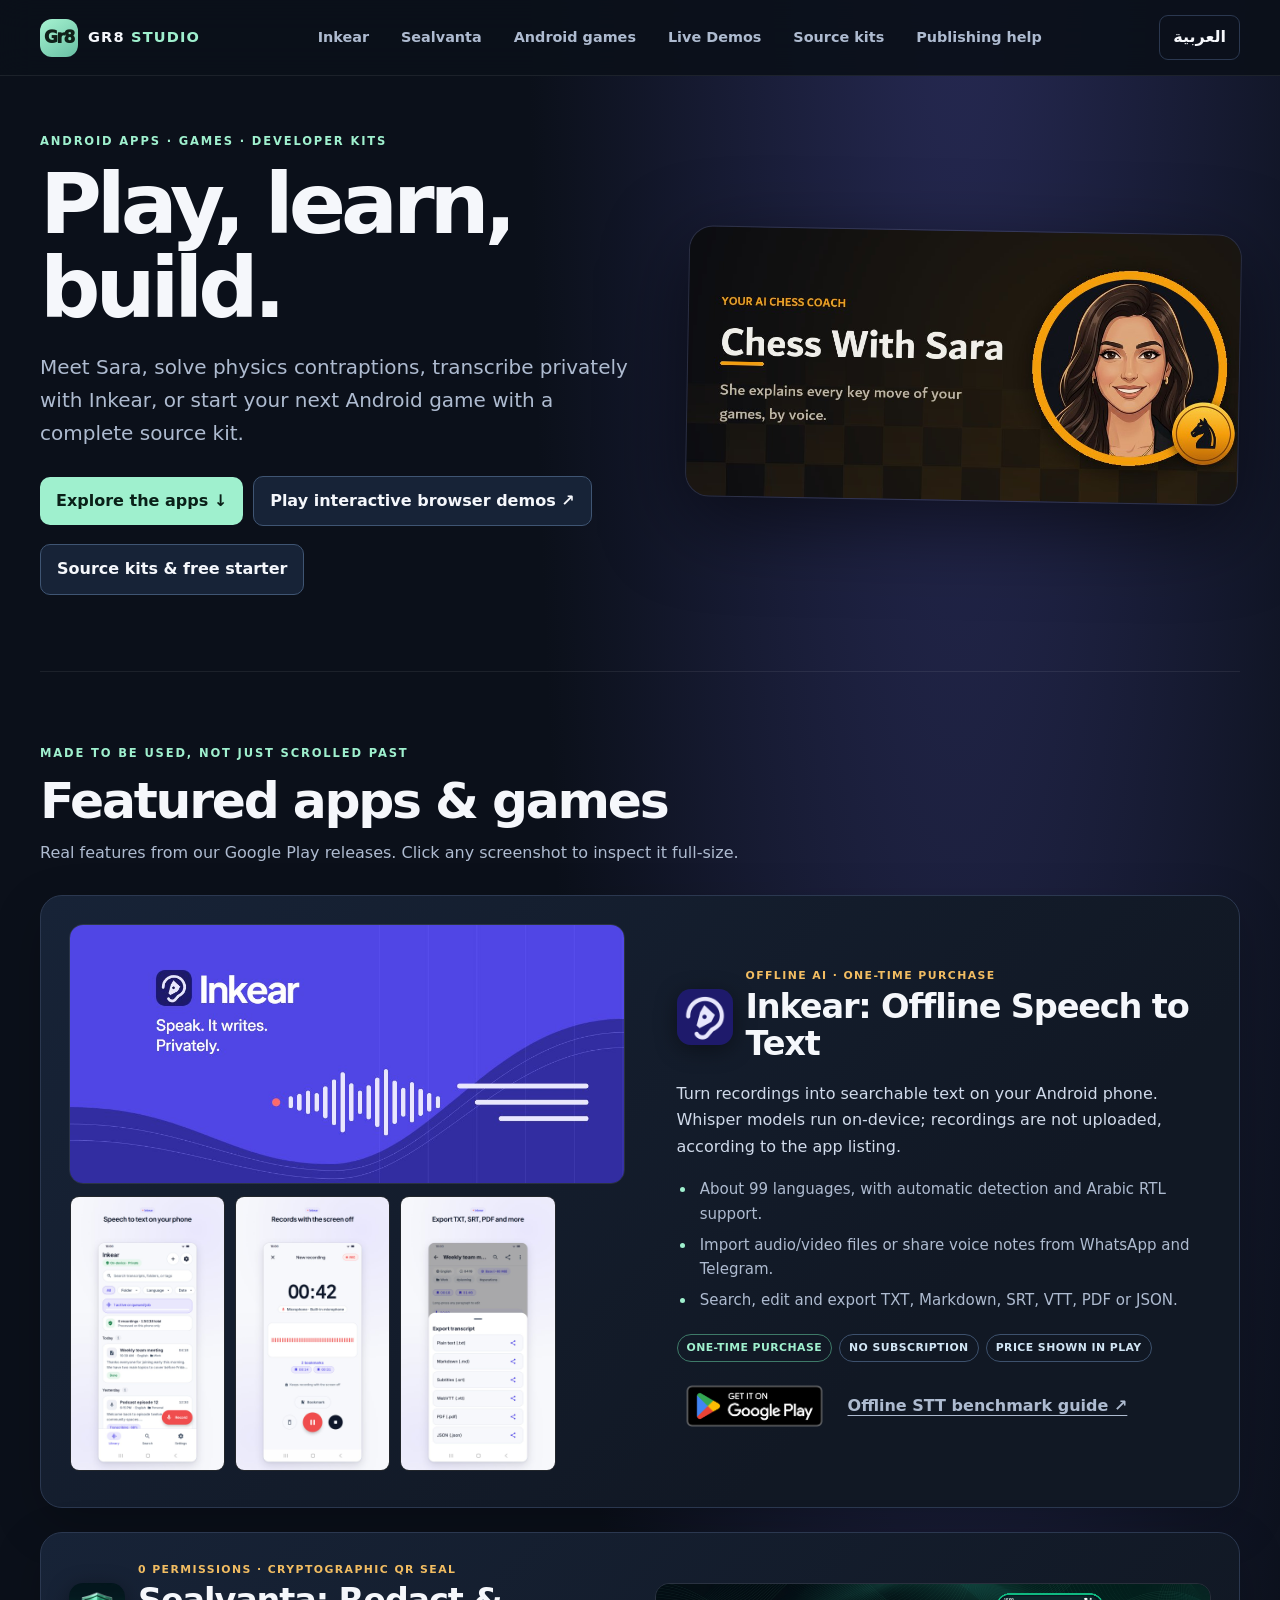
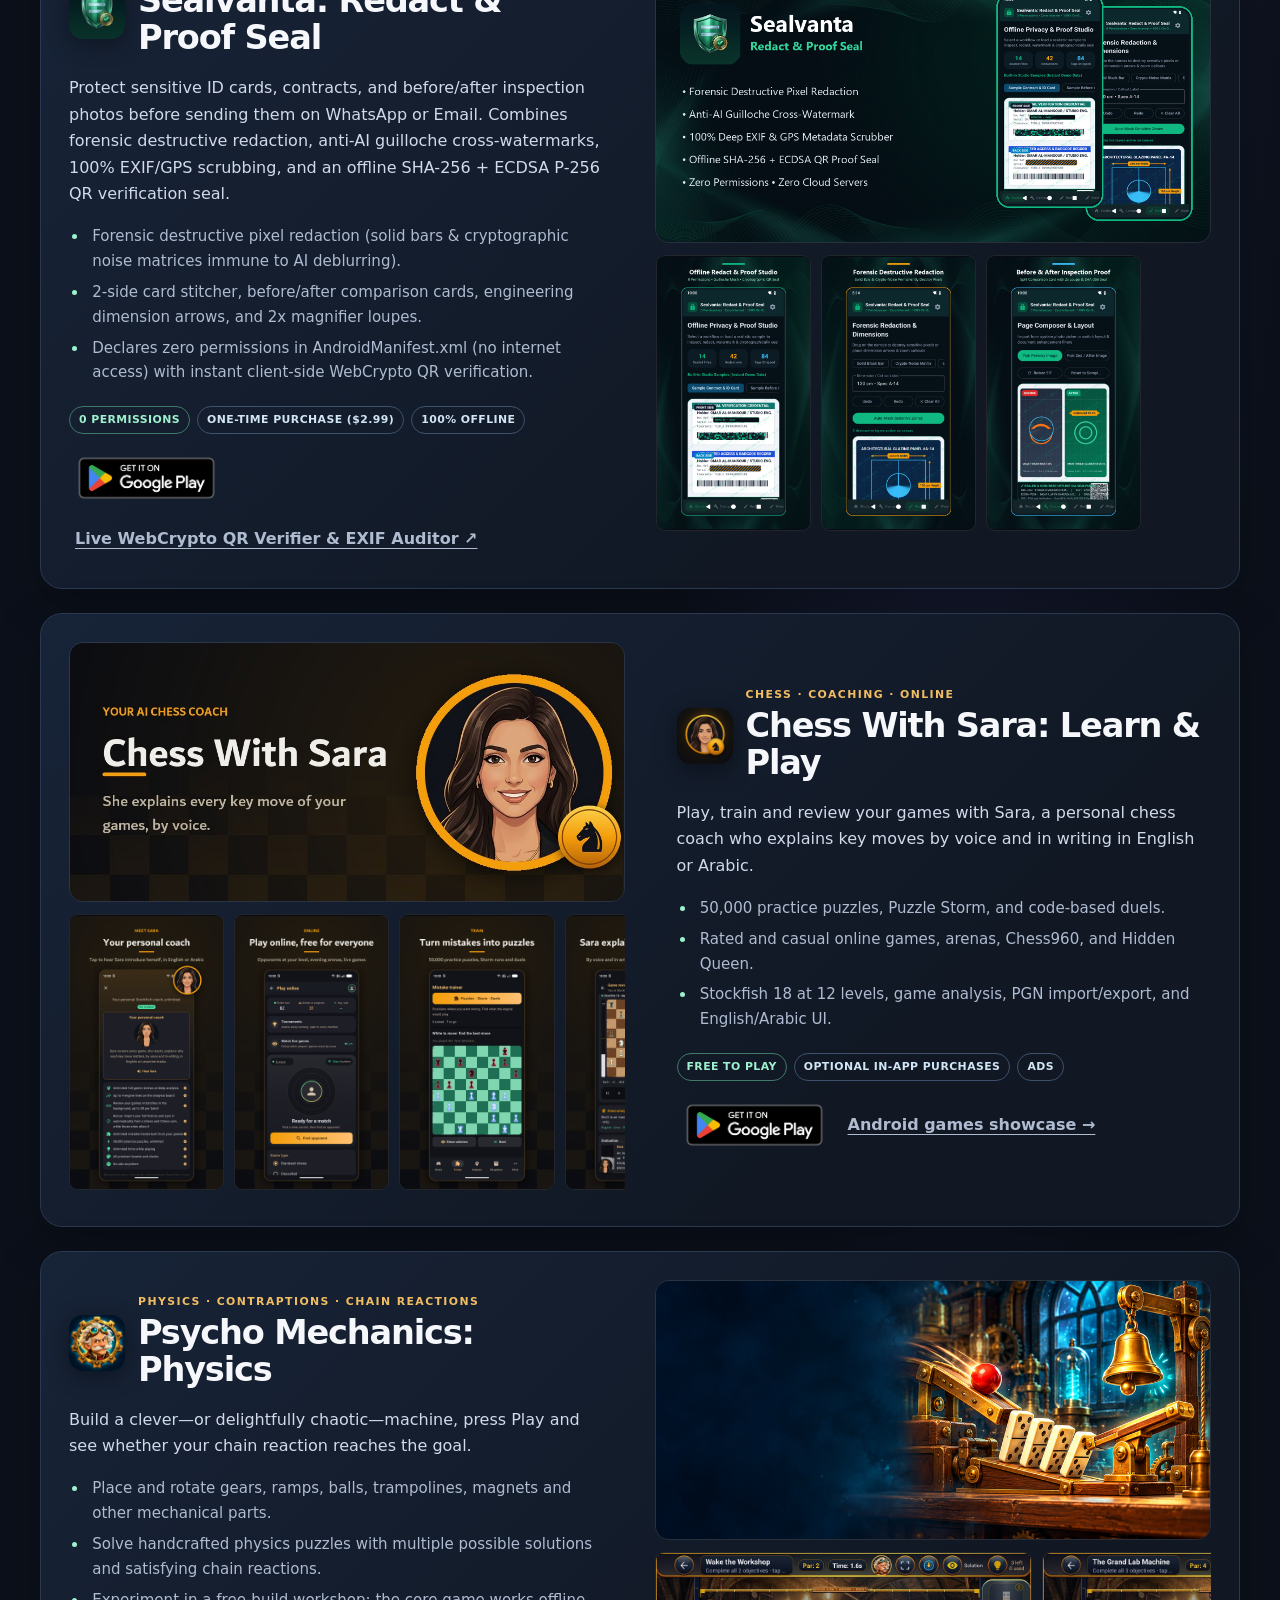
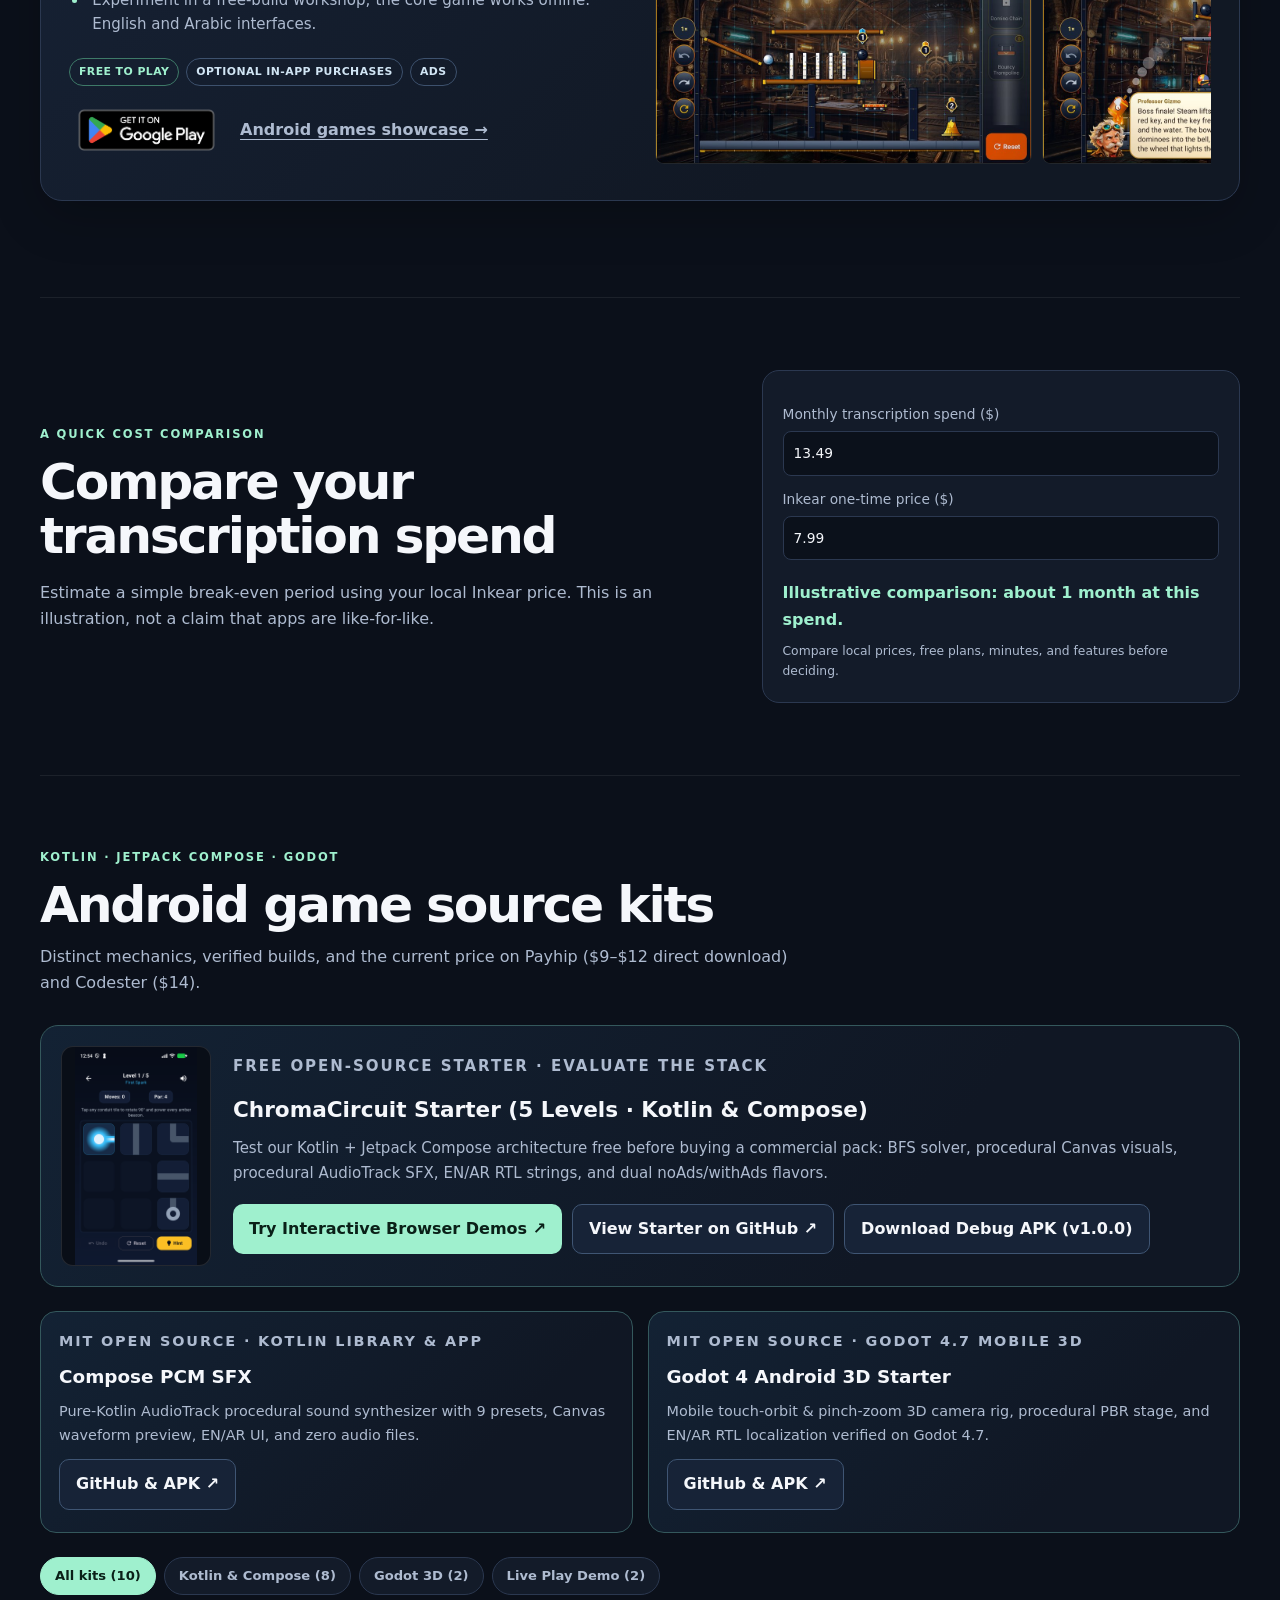
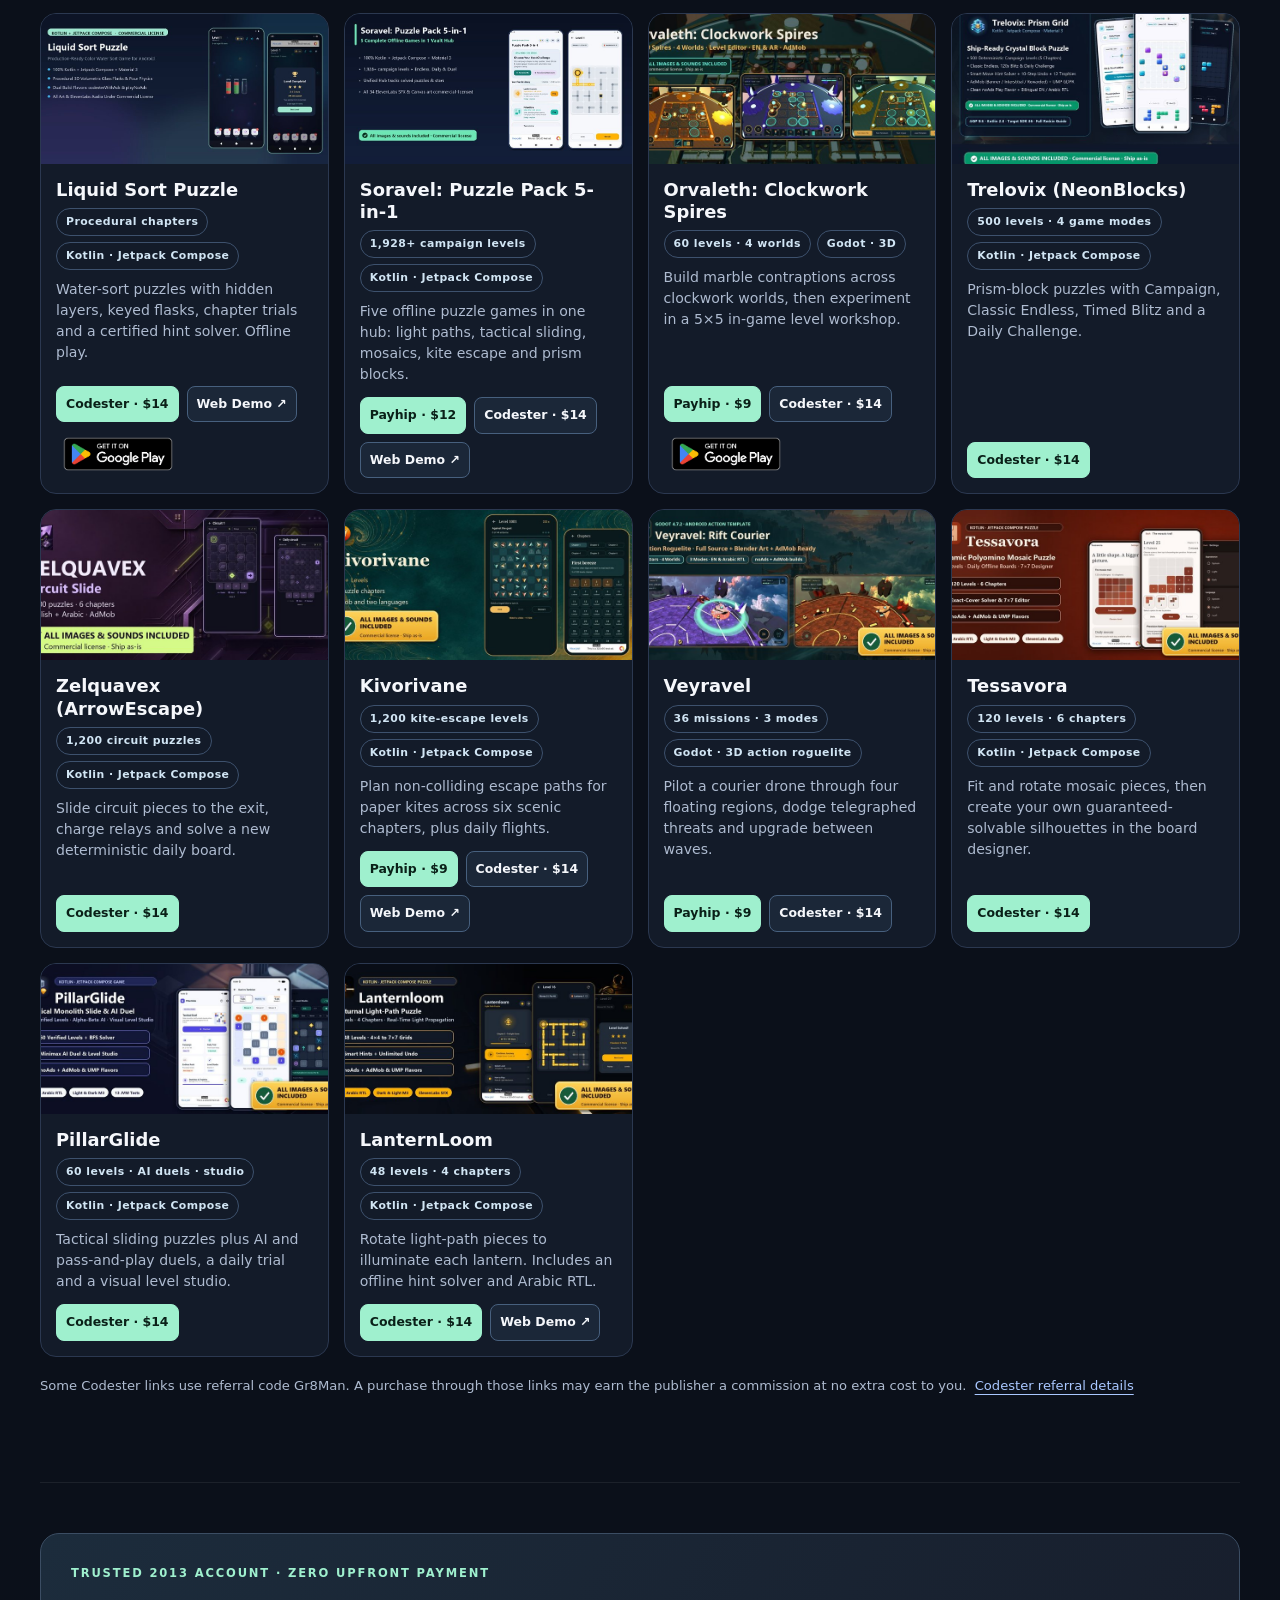
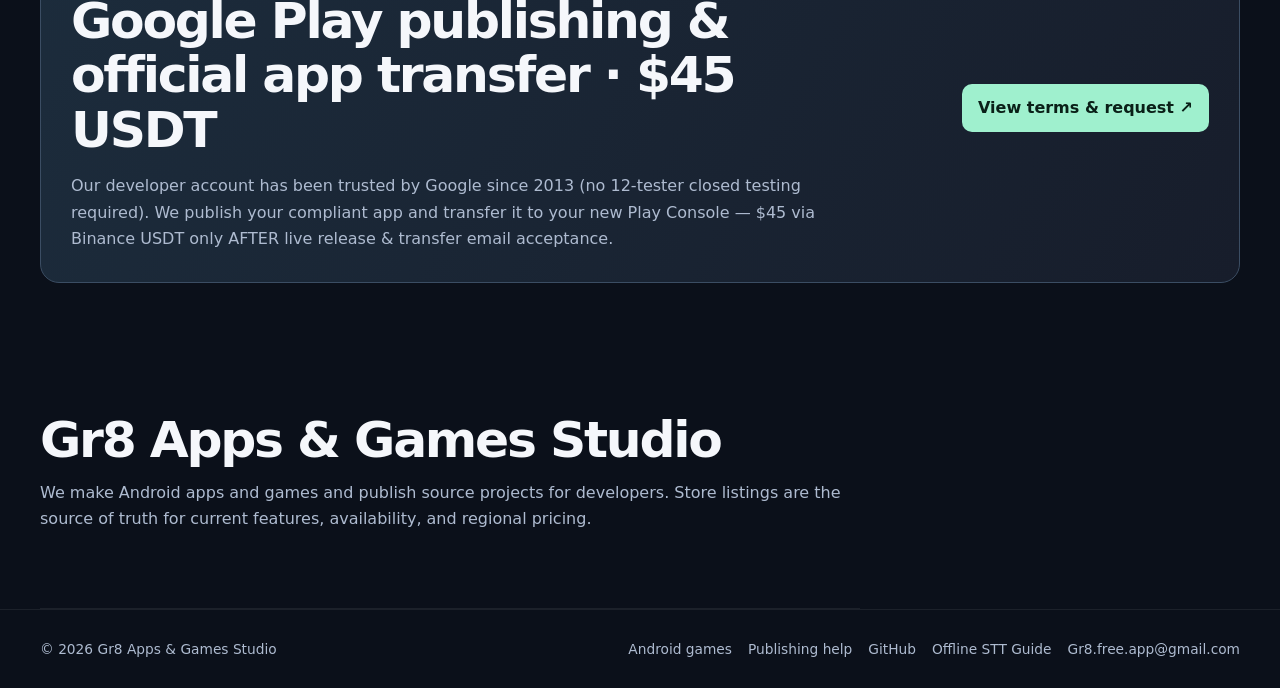
==== commit 673691e5: "Clarify 2013 Play Console trust and zero-upfront Binance USDT payment terms" ====
--- a/index.html
+++ b/index.html
@@ -398,11 +398,11 @@
 
   <section id="publishing" class="service">
     <div>
-      <p class="kicker" data-en="HELP FOR ANDROID DEVELOPERS" data-ar="مساعدة لمطوري أندرويد">HELP FOR ANDROID DEVELOPERS</p>
-      <h2 data-en="Google Play publishing &amp; transfer assistance · $45" data-ar="مساعدة نشر ونقل تطبيقات Google Play · 45 دولاراً">Google Play publishing &amp; transfer assistance · $45</h2>
-      <p data-en="Eligibility review and guided support for policy-compliant apps and eligible developer accounts. No testing or review bypass, and no guarantee of approval or timing." data-ar="مراجعة أهلية ومساعدة إرشادية للتطبيقات المتوافقة وحسابات المطور المؤهلة. لا تجاوز للاختبارات أو المراجعة ولا ضمان للموافقة أو المدة.">Eligibility review and guided support for policy-compliant apps and eligible developer accounts. No testing or review bypass, and no guarantee of approval or timing.</p>
-    </div>
-    <a class="button" href="play-publish/" data-en="Read eligibility terms ↗" data-ar="اقرأ شروط الأهلية ↗">Read eligibility terms ↗</a>
+      <p class="kicker" data-en="TRUSTED 2013 ACCOUNT · ZERO UPFRONT PAYMENT" data-ar="حساب موثوق منذ 2013 · بلا دفعة مقدمة">TRUSTED 2013 ACCOUNT · ZERO UPFRONT PAYMENT</p>
+      <h2 data-en="Google Play publishing &amp; official app transfer · $45 USDT" data-ar="نشر تطبيقات Google Play وتحويلها رسمياً · 45$ USDT">Google Play publishing &amp; official app transfer · $45 USDT</h2>
+      <p data-en="Our developer account has been trusted by Google since 2013 (no 12-tester closed testing required). We publish your compliant app and transfer it to your new Play Console — $45 via Binance USDT only AFTER live release &amp; transfer email acceptance." data-ar="حسابنا قديم وموثوق لدى Google منذ 2013 (لا يتطلب 12 مختبراً). ننشر تطبيقك المتوافق مع السياسات ثم نحوله لحسابك الجديد — الدفع 45$ عبر Binance (USDT فقط) بعد النشر وقبول إيميل التحويل.">Our developer account has been trusted by Google since 2013 (no 12-tester closed testing required). We publish your compliant app and transfer it to your new Play Console — $45 via Binance USDT only AFTER live release &amp; transfer email acceptance.</p>
+    </div>
+    <a class="button" href="play-publish/" data-en="View terms &amp; request ↗" data-ar="عرض التفاصيل والطلب ↗">View terms &amp; request ↗</a>
   </section>
 
   <section id="about" class="about">
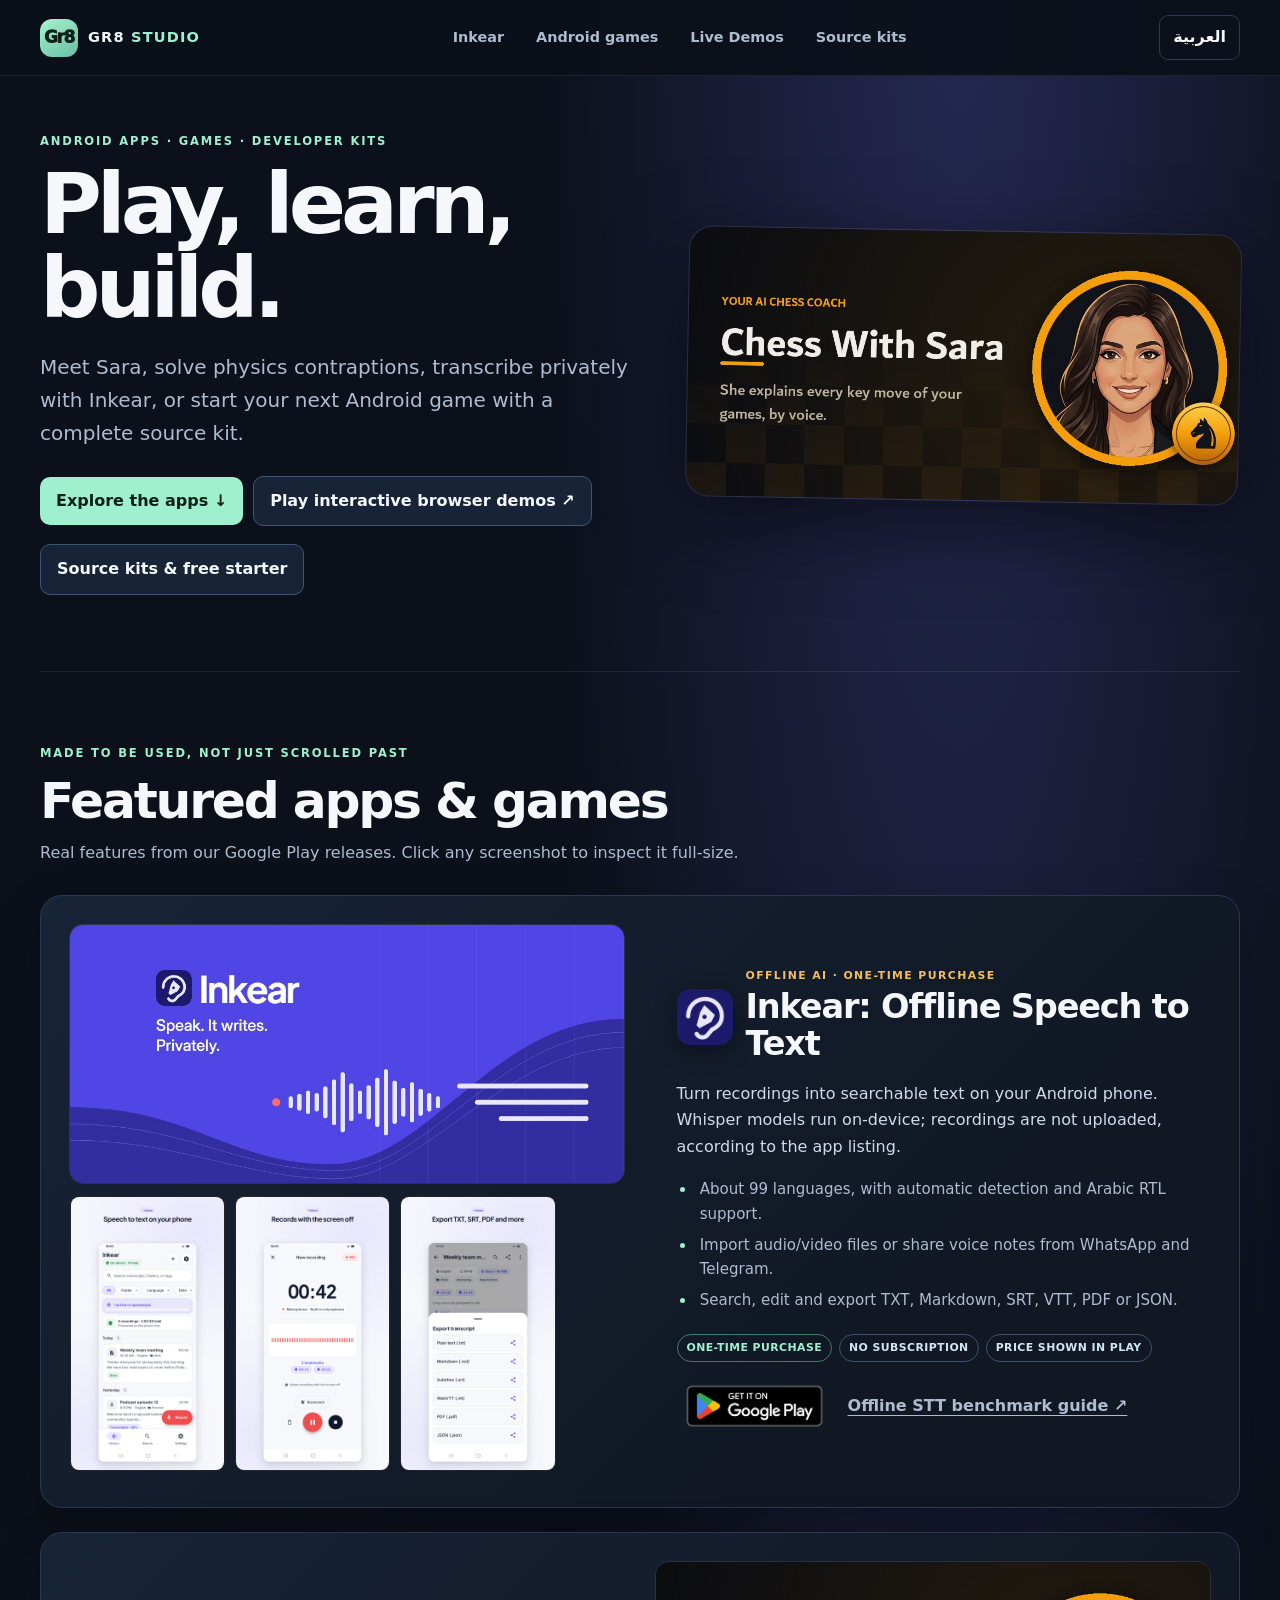
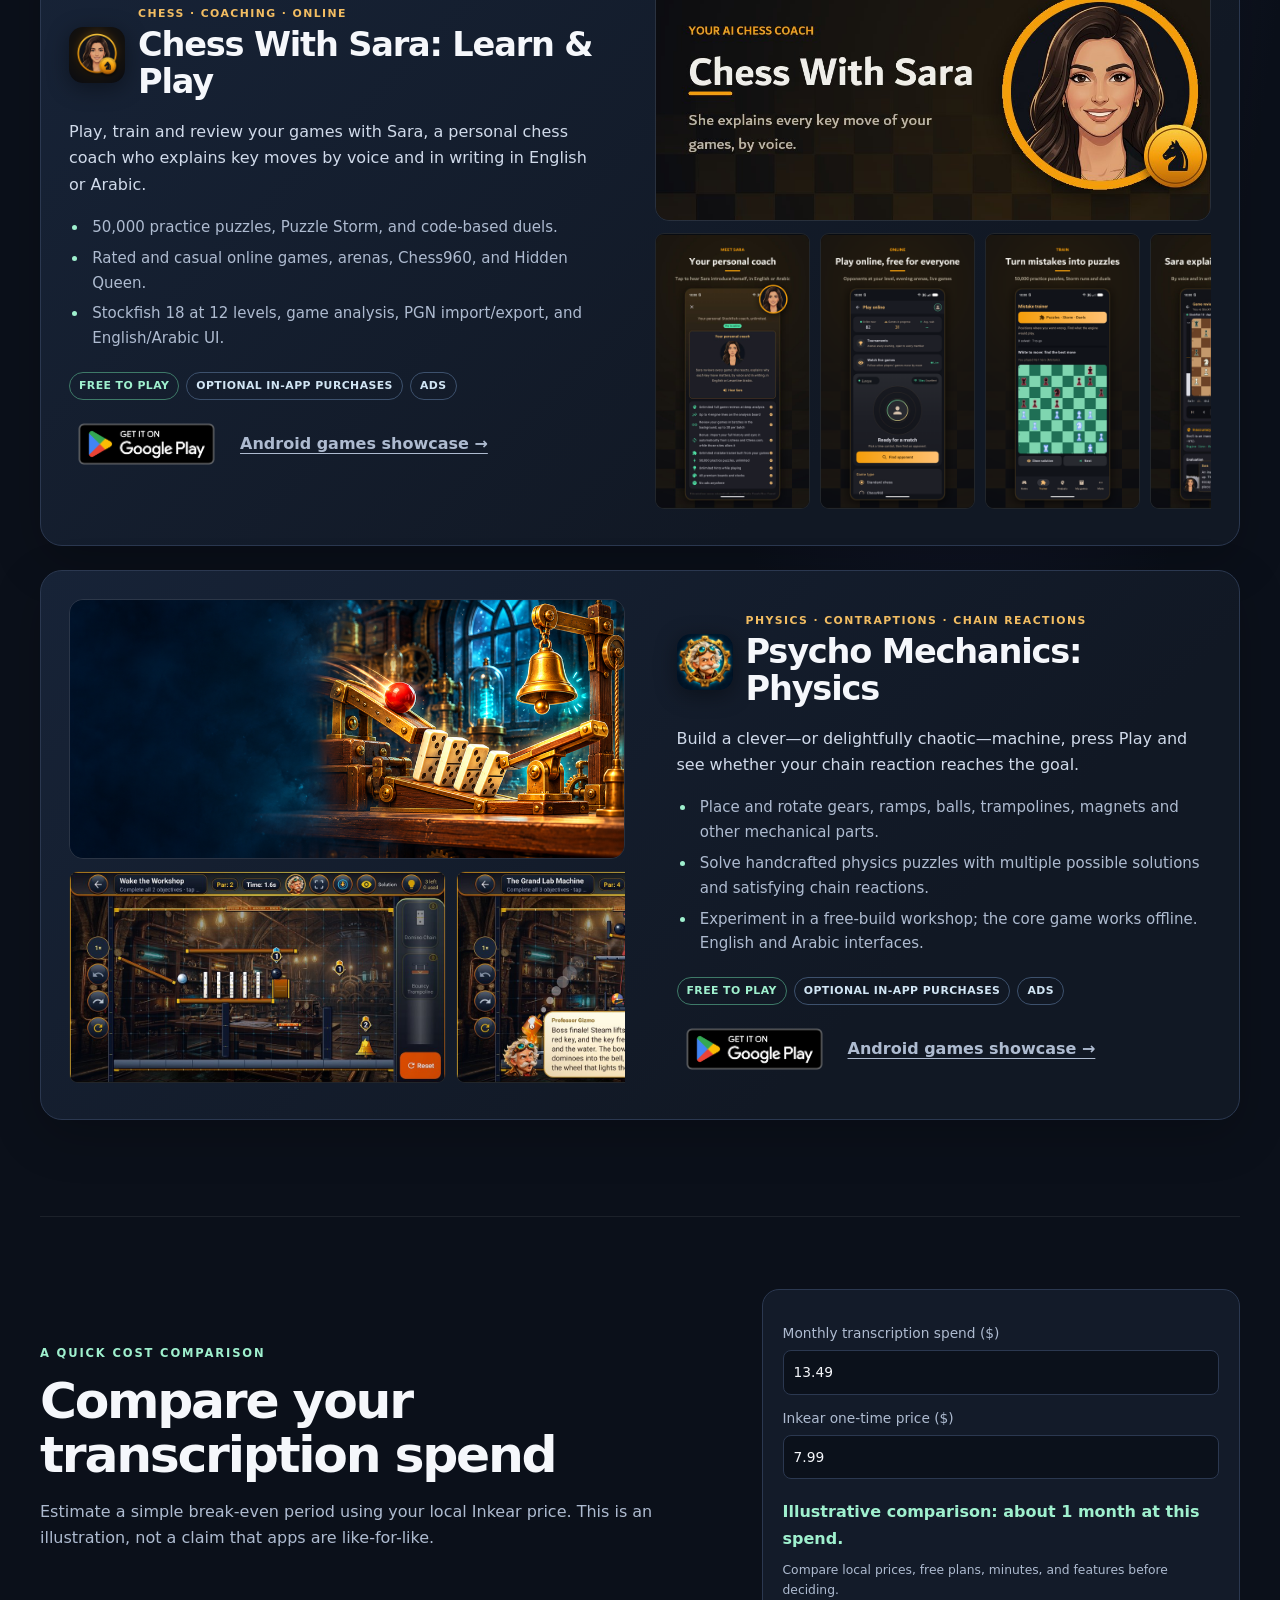
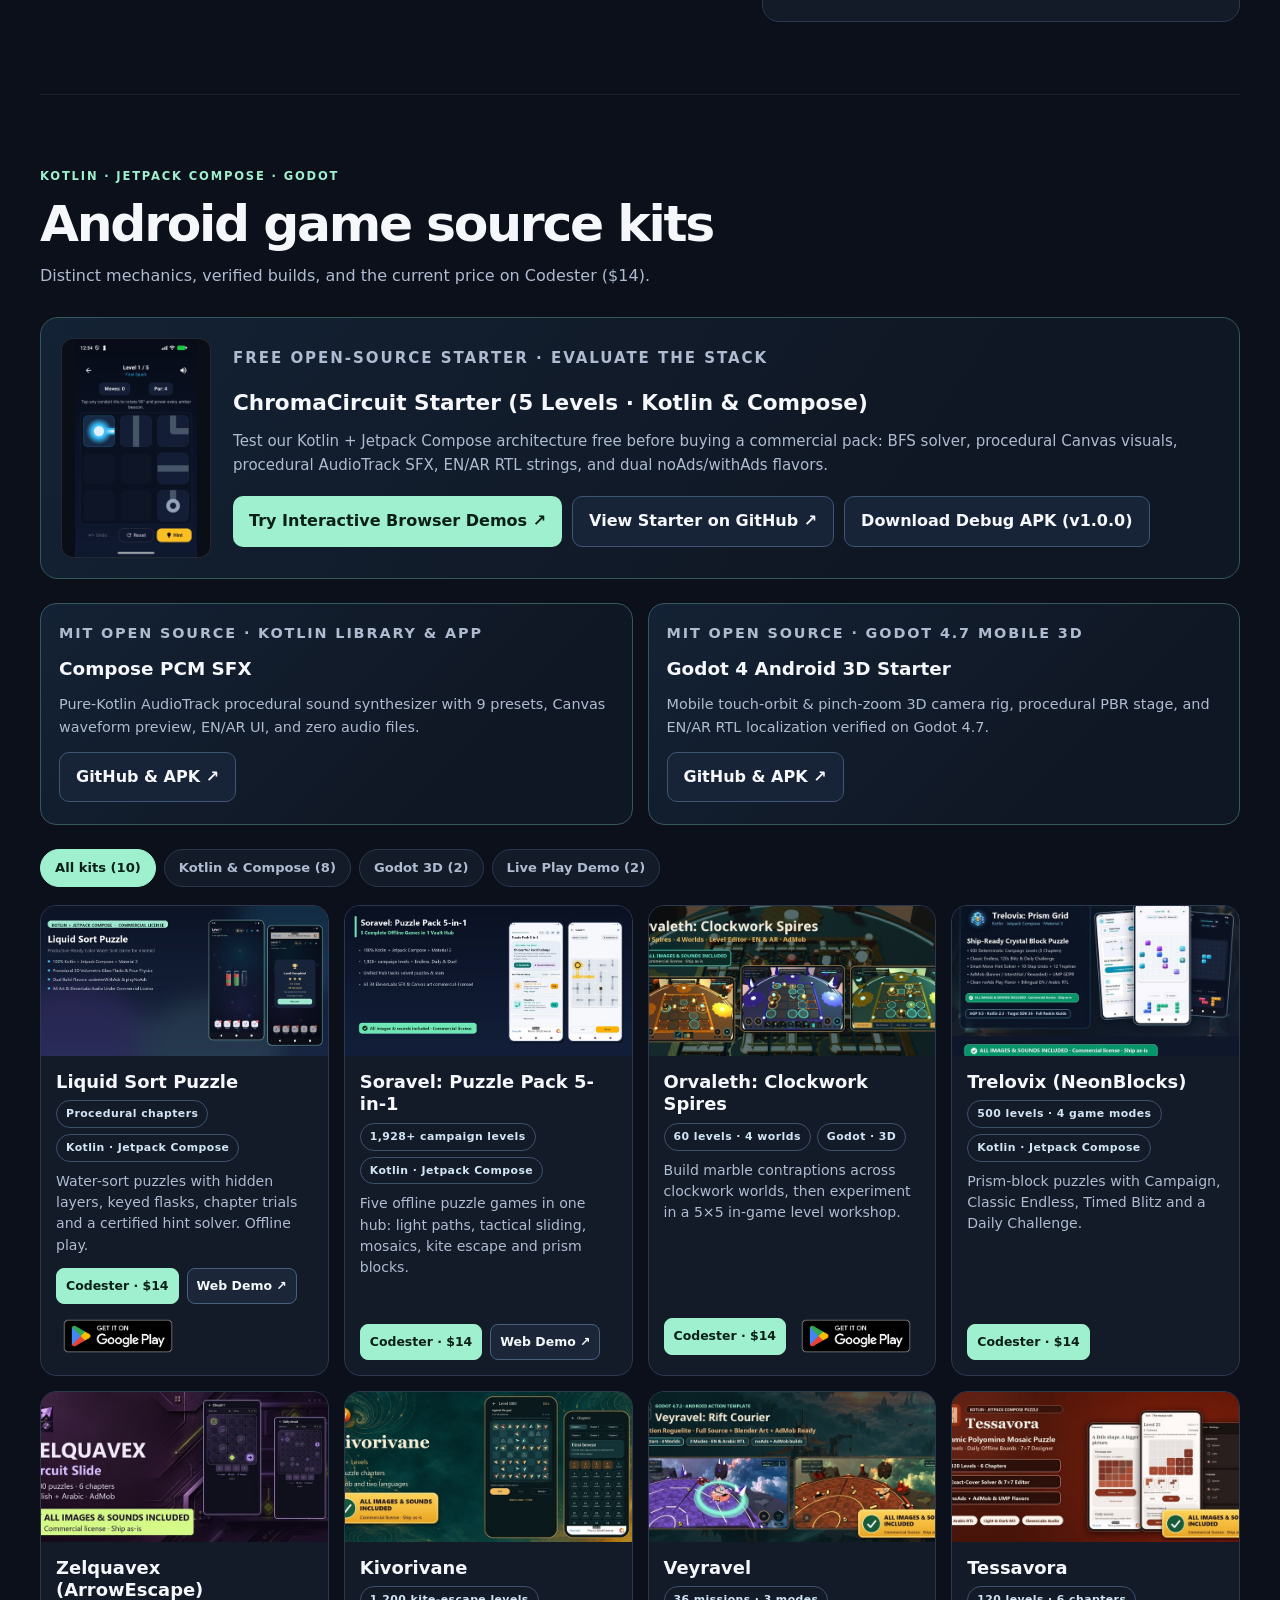
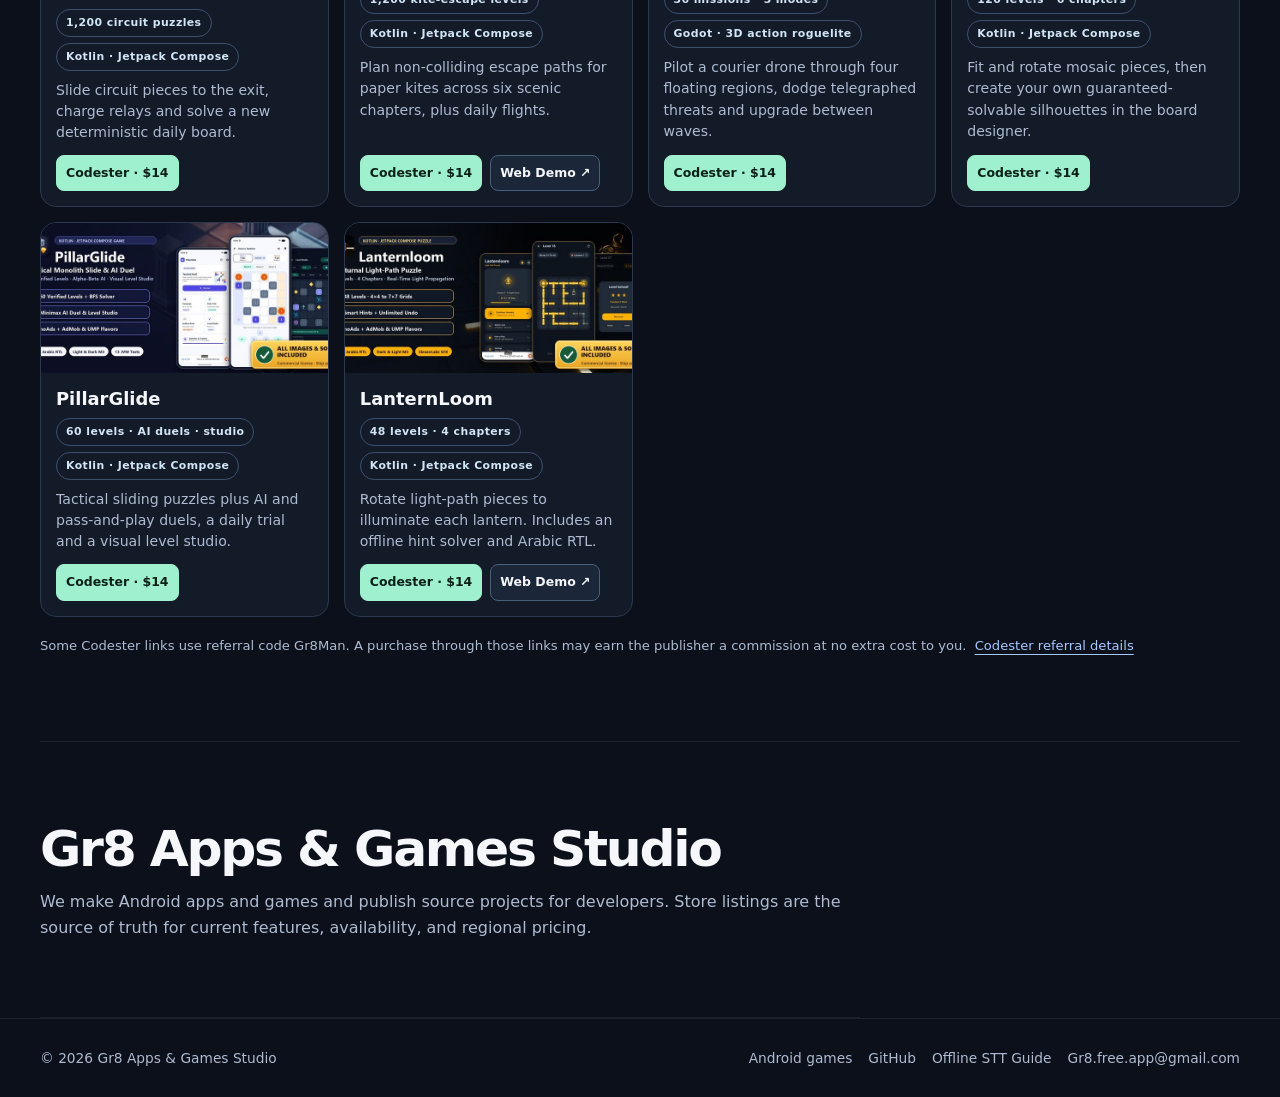
==== commit 56a13121: "Phase 0 (0.1/0.2/0.3): remove Sealvanta and play-publish, switch Payhip fallback to Codester" ====
--- a/index.html
+++ b/index.html
@@ -40,20 +40,6 @@
   {
     "@context": "https://schema.org",
     "@type": "SoftwareApplication",
-    "name": "Sealvanta: Redact & Proof Seal",
-    "operatingSystem": "Android",
-    "applicationCategory": "UtilitiesApplication",
-    "image": "https://simple-free-apps.github.io/assets/sealvanta/feature.png",
-    "url": "https://play.google.com/store/apps/details?id=com.zanvrek.molvira.sealvanta",
-    "offers": {
-      "@type": "Offer",
-      "price": "2.99",
-      "priceCurrency": "USD"
-    }
-  },
-  {
-    "@context": "https://schema.org",
-    "@type": "SoftwareApplication",
     "name": "Chess With Sara: Learn & Play",
     "operatingSystem": "Android",
     "applicationCategory": "GameApplication",
@@ -77,10 +63,10 @@
     "description": "Five full offline Android puzzle games in Kotlin & Jetpack Compose with 1,928+ campaign levels and EN/AR reskin guides.",
     "offers": {
       "@type": "Offer",
-      "price": "12.00",
-      "priceCurrency": "USD",
-      "availability": "https://schema.org/InStock",
-      "url": "https://payhip.com/b/beFfj"
+      "price": "14.00",
+      "priceCurrency": "USD",
+      "availability": "https://schema.org/InStock",
+      "url": "https://www.codester.com/items/76186/puzzle-pack-5-in-1-kotlin-android-game-bundle?ref=Gr8Man"
     }
   },
   {
@@ -105,10 +91,10 @@
     "description": "60-level 3D marble contraption puzzle game across four clockwork worlds with a 5x5 in-game workshop in Godot 4.",
     "offers": {
       "@type": "Offer",
-      "price": "9.00",
-      "priceCurrency": "USD",
-      "availability": "https://schema.org/InStock",
-      "url": "https://payhip.com/b/hWmcv"
+      "price": "14.00",
+      "priceCurrency": "USD",
+      "availability": "https://schema.org/InStock",
+      "url": "https://www.codester.com/items/76144/orvaleth-godot-3d-clockwork-puzzle-game?ref=Gr8Man"
     }
   },
   {
@@ -119,10 +105,10 @@
     "description": "36-mission 3D courier drone action roguelite across four floating regions with wave upgrades in Godot 4.",
     "offers": {
       "@type": "Offer",
-      "price": "9.00",
-      "priceCurrency": "USD",
-      "availability": "https://schema.org/InStock",
-      "url": "https://payhip.com/b/Jv6fL"
+      "price": "14.00",
+      "priceCurrency": "USD",
+      "availability": "https://schema.org/InStock",
+      "url": "https://www.codester.com/items/76079/veyravel-3d-android-action-game-godot?ref=Gr8Man"
     }
   },
   {
@@ -133,21 +119,10 @@
     "description": "1,200 kite-escape puzzle levels across six scenic chapters with daily flights and EN/AR RTL support in Kotlin and Jetpack Compose.",
     "offers": {
       "@type": "Offer",
-      "price": "9.00",
-      "priceCurrency": "USD",
-      "availability": "https://schema.org/InStock",
-      "url": "https://payhip.com/b/WsHQp"
-    }
-  },
-  {
-    "@context": "https://schema.org",
-    "@type": "Service",
-    "name": "Google Play Publishing & App Transfer Assistance",
-    "offers": {
-      "@type": "Offer",
-      "price": "45.00",
-      "priceCurrency": "USD",
-      "url": "https://simple-free-apps.github.io/play-publish/"
+      "price": "14.00",
+      "priceCurrency": "USD",
+      "availability": "https://schema.org/InStock",
+      "url": "https://www.codester.com/items/76093/kivorivane-1000-levels-kite-escape-kotlin?ref=Gr8Man"
     }
   }
 ]
@@ -159,11 +134,9 @@
   <a class="brand" href="#home"><span class="brand-mark">Gr8</span><span>GR8 <b>STUDIO</b></span></a>
   <nav>
     <a href="#inkear" data-en="Inkear" data-ar="إنكير">Inkear</a>
-    <a href="#sealvanta" data-en="Sealvanta" data-ar="سيلفانتا">Sealvanta</a>
     <a href="android-games/" data-en="Android games" data-ar="ألعاب أندرويد">Android games</a>
     <a href="demo/" data-en="Live Demos" data-ar="تجارب حية">Live Demos</a>
     <a href="#catalog" data-en="Source kits" data-ar="حزم المصدر">Source kits</a>
-    <a href="play-publish/" data-en="Publishing help" data-ar="مساعدة النشر">Publishing help</a>
   </nav>
   <button id="language" class="lang" aria-label="Switch language">العربية</button>
 </header>
@@ -227,41 +200,6 @@
       </div>
     </article>
 
-    <article class="showcase showcase-sealvanta" id="sealvanta">
-      <div class="showcase-media">
-        <img class="feature-art" src="assets/sealvanta/feature.png" alt="Sealvanta offline redaction, guilloche watermark and cryptographic QR proof seal" loading="lazy">
-        <div class="screens">
-          <img src="assets/sealvanta/screen1.png" alt="Sealvanta offline privacy and proof studio dashboard" loading="lazy">
-          <img src="assets/sealvanta/screen2.png" alt="Sealvanta forensic destructive redaction and dimensions canvas" loading="lazy">
-          <img src="assets/sealvanta/screen3.png" alt="Sealvanta before and after inspection proof card" loading="lazy">
-        </div>
-      </div>
-      <div class="showcase-copy">
-        <div class="app-heading">
-          <img class="app-icon" src="assets/sealvanta/icon.png" alt="Sealvanta app icon" loading="lazy">
-          <div>
-            <p class="eyebrow" data-en="0 PERMISSIONS · CRYPTOGRAPHIC QR SEAL" data-ar="0 صلاحيات · ختم تحقق رقمي مشفّر QR">0 PERMISSIONS · CRYPTOGRAPHIC QR SEAL</p>
-            <h3 data-en="Sealvanta: Redact &amp; Proof Seal" data-ar="Sealvanta: طمس وختم الوثائق">Sealvanta: Redact &amp; Proof Seal</h3>
-          </div>
-        </div>
-        <p class="app-summary" data-en="Protect sensitive ID cards, contracts, and before/after inspection photos before sending them on WhatsApp or Email. Combines forensic destructive redaction, anti-AI guilloche cross-watermarks, 100% EXIF/GPS scrubbing, and an offline SHA-256 + ECDSA P-256 QR verification seal." data-ar="احمِ وثائقك وعقودك وصور إثبات العمل (قبل وبعد) قبل إرسالها عبر واتساب أو الإيميل. يجمع بين الطمس الجنائي غير القابل للعكس، والعلامة المائية الأمنية المتقاطعة، وتطهير بيانات EXIF وGPS بنسبة 100%، وختم تحقق رقمي مشفّر SHA-256 + ECDSA QR يعمل بدون سيرفر.">Protect sensitive ID cards, contracts, and before/after inspection photos before sending them on WhatsApp or Email. Combines forensic destructive redaction, anti-AI guilloche cross-watermarks, 100% EXIF/GPS scrubbing, and an offline SHA-256 + ECDSA P-256 QR verification seal.</p>
-        <ul class="features">
-          <li data-en="Forensic destructive pixel redaction (solid bars &amp; cryptographic noise matrices immune to AI deblurring)." data-ar="طمس جنائي يدمر البكسلات الحساسة نهائياً (أشرطة صلبة ومصفوفة تشويش تشفيري لا يمكن عكسها بالذكاء الاصطناعي).">Forensic destructive pixel redaction (solid bars &amp; cryptographic noise matrices immune to AI deblurring).</li>
-          <li data-en="2-side card stitcher, before/after comparison cards, engineering dimension arrows, and 2x magnifier loupes." data-ar="دمج وجهَي البطاقة في صفحة A4، وبطاقات مقارنة (قبل/بعد)، وأسهم قياسات هندسية وعدسة تكبير 2x.">2-side card stitcher, before/after comparison cards, engineering dimension arrows, and 2x magnifier loupes.</li>
-          <li data-en="Declares zero permissions in AndroidManifest.xml (no internet access) with instant client-side WebCrypto QR verification." data-ar="يعلن صفر صلاحيات في أندرويد (حتى بدون إنترنت) مع فاحص أختام فوري في المتصفح عبر WebCrypto.">Declares zero permissions in AndroidManifest.xml (no internet access) with instant client-side WebCrypto QR verification.</li>
-        </ul>
-        <div class="badges">
-          <span data-en="0 PERMISSIONS" data-ar="0 صلاحيات">0 PERMISSIONS</span>
-          <span data-en="ONE-TIME PURCHASE ($2.99)" data-ar="شراء لمرة واحدة ($2.99)">ONE-TIME PURCHASE ($2.99)</span>
-          <span data-en="100% OFFLINE" data-ar="100% أوفلاين">100% OFFLINE</span>
-        </div>
-        <div class="hero-actions">
-          <a class="play-badge-link" href="https://play.google.com/store/apps/details?id=com.zanvrek.molvira.sealvanta&amp;utm_source=simple-free-apps.github.io&amp;utm_medium=portal&amp;utm_campaign=sealvanta"><img class="play-badge-img" src="assets/badges/google-play-en.png" data-src-en="assets/badges/google-play-en.png" data-src-ar="assets/badges/google-play-ar.png" alt="Get Sealvanta: Redact &amp; Proof Seal on Google Play" data-alt-en="Get Sealvanta: Redact &amp; Proof Seal on Google Play" data-alt-ar="احصل على Sealvanta: طمس وختم الوثائق من Google Play" width="646" height="250" loading="lazy"></a>
-          <a class="quiet-link" href="sealvanta/verify/" data-en="Live WebCrypto QR Verifier &amp; EXIF Auditor ↗" data-ar="فاحص أختام QR وأداة فحص EXIF الحية ↗">Live WebCrypto QR Verifier &amp; EXIF Auditor ↗</a>
-        </div>
-      </div>
-    </article>
-
     <article class="showcase" id="chess">
       <div class="showcase-media">
         <img class="feature-art" src="assets/chess/feature.jpg" alt="Chess With Sara chess coach feature graphic" loading="lazy">
@@ -352,7 +290,7 @@
     <div class="section-heading">
       <p class="kicker" data-en="KOTLIN · JETPACK COMPOSE · GODOT" data-ar="كوتلن · جيتباك كومبوز · جودوت">KOTLIN · JETPACK COMPOSE · GODOT</p>
       <h2 data-en="Android game source kits" data-ar="حزم مصدر ألعاب أندرويد">Android game source kits</h2>
-      <p data-en="Distinct mechanics, verified builds, and the current price on Payhip ($9–$12 direct download) and Codester ($14)." data-ar="آليات لعب مميزة وبناءات مختبرة والسعر الحالي لدى Payhip (9–12 دولاراً مباشرة) وCodester (14 دولاراً).">Distinct mechanics, verified builds, and the current price on Payhip ($9–$12 direct download) and Codester ($14).</p>
+      <p data-en="Distinct mechanics, verified builds, and the current price on Codester ($14)." data-ar="آليات لعب مميزة وبناءات مختبرة والسعر الحالي على Codester (14 دولاراً).">Distinct mechanics, verified builds, and the current price on Codester ($14).</p>
     </div>
 
     <div class="starter-callout">
@@ -396,15 +334,6 @@
     </p>
   </section>
 
-  <section id="publishing" class="service">
-    <div>
-      <p class="kicker" data-en="TRUSTED 2013 ACCOUNT · ZERO UPFRONT PAYMENT" data-ar="حساب موثوق منذ 2013 · بلا دفعة مقدمة">TRUSTED 2013 ACCOUNT · ZERO UPFRONT PAYMENT</p>
-      <h2 data-en="Google Play publishing &amp; official app transfer · $45 USDT" data-ar="نشر تطبيقات Google Play وتحويلها رسمياً · 45$ USDT">Google Play publishing &amp; official app transfer · $45 USDT</h2>
-      <p data-en="Our developer account has been trusted by Google since 2013 (no 12-tester closed testing required). We publish your compliant app and transfer it to your new Play Console — $45 via Binance USDT only AFTER live release &amp; transfer email acceptance." data-ar="حسابنا قديم وموثوق لدى Google منذ 2013 (لا يتطلب 12 مختبراً). ننشر تطبيقك المتوافق مع السياسات ثم نحوله لحسابك الجديد — الدفع 45$ عبر Binance (USDT فقط) بعد النشر وقبول إيميل التحويل.">Our developer account has been trusted by Google since 2013 (no 12-tester closed testing required). We publish your compliant app and transfer it to your new Play Console — $45 via Binance USDT only AFTER live release &amp; transfer email acceptance.</p>
-    </div>
-    <a class="button" href="play-publish/" data-en="View terms &amp; request ↗" data-ar="عرض التفاصيل والطلب ↗">View terms &amp; request ↗</a>
-  </section>
-
   <section id="about" class="about">
     <h2 data-en="Gr8 Apps &amp; Games Studio" data-ar="استوديو Gr8 للتطبيقات والألعاب">Gr8 Apps &amp; Games Studio</h2>
     <p data-en="We make Android apps and games and publish source projects for developers. Store listings are the source of truth for current features, availability, and regional pricing." data-ar="نطوّر تطبيقات وألعاب أندرويد وننشر مشاريع مصدر للمطورين. صفحات المتاجر هي المرجع للميزات والتوفر والأسعار المحلية.">We make Android apps and games and publish source projects for developers. Store listings are the source of truth for current features, availability, and regional pricing.</p>
@@ -415,7 +344,6 @@
   <span>© <span id="year"></span> <span data-en="Gr8 Apps &amp; Games Studio" data-ar="استوديو Gr8 للتطبيقات والألعاب">Gr8 Apps &amp; Games Studio</span></span>
   <div class="footer-links">
     <a href="android-games/" data-en="Android games" data-ar="ألعاب أندرويد">Android games</a>
-    <a href="play-publish/" data-en="Publishing help" data-ar="مساعدة النشر">Publishing help</a>
     <a href="https://github.com/simple-free-apps">GitHub</a>
     <a href="https://github.com/simple-free-apps/offline-speech-to-text-android-guide" data-en="Offline STT Guide" data-ar="دليل التفريغ الصوتي">Offline STT Guide</a>
     <a href="mailto:Gr8.free.app@gmail.com">Gr8.free.app@gmail.com</a>
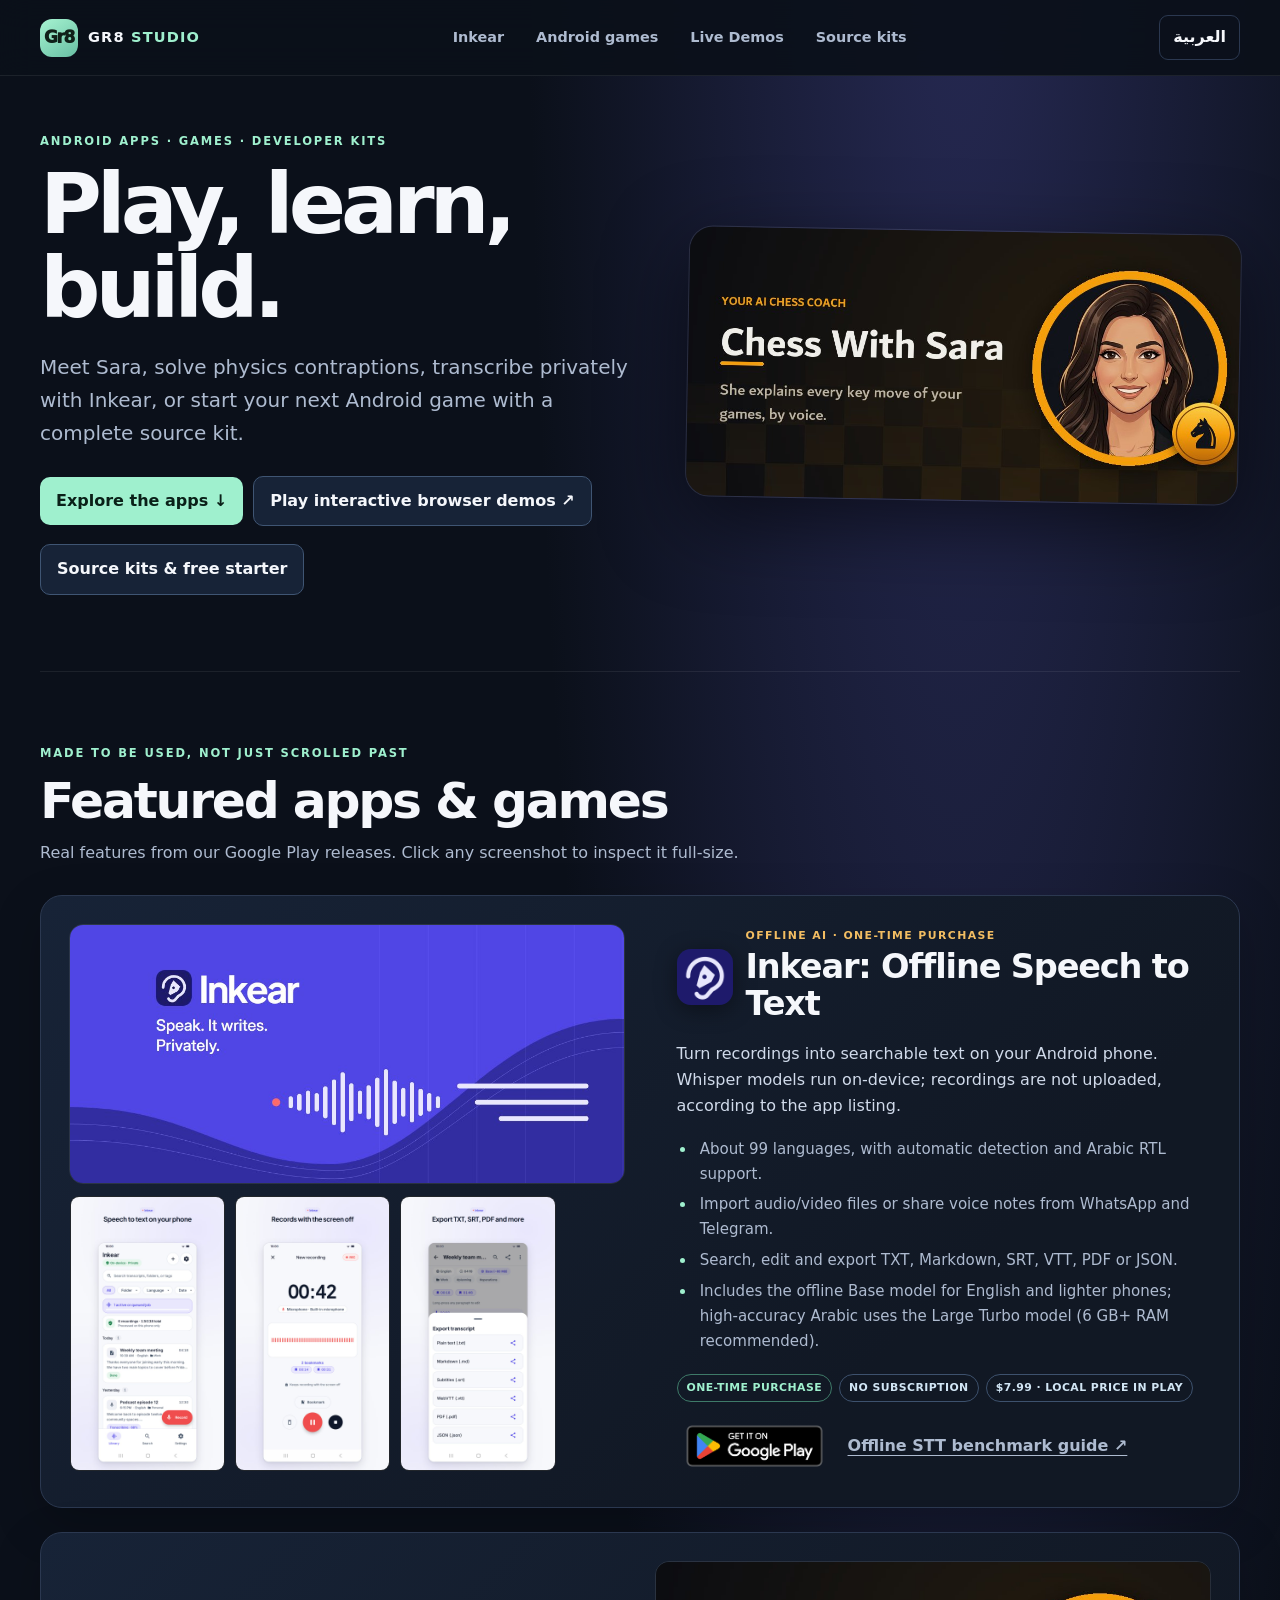
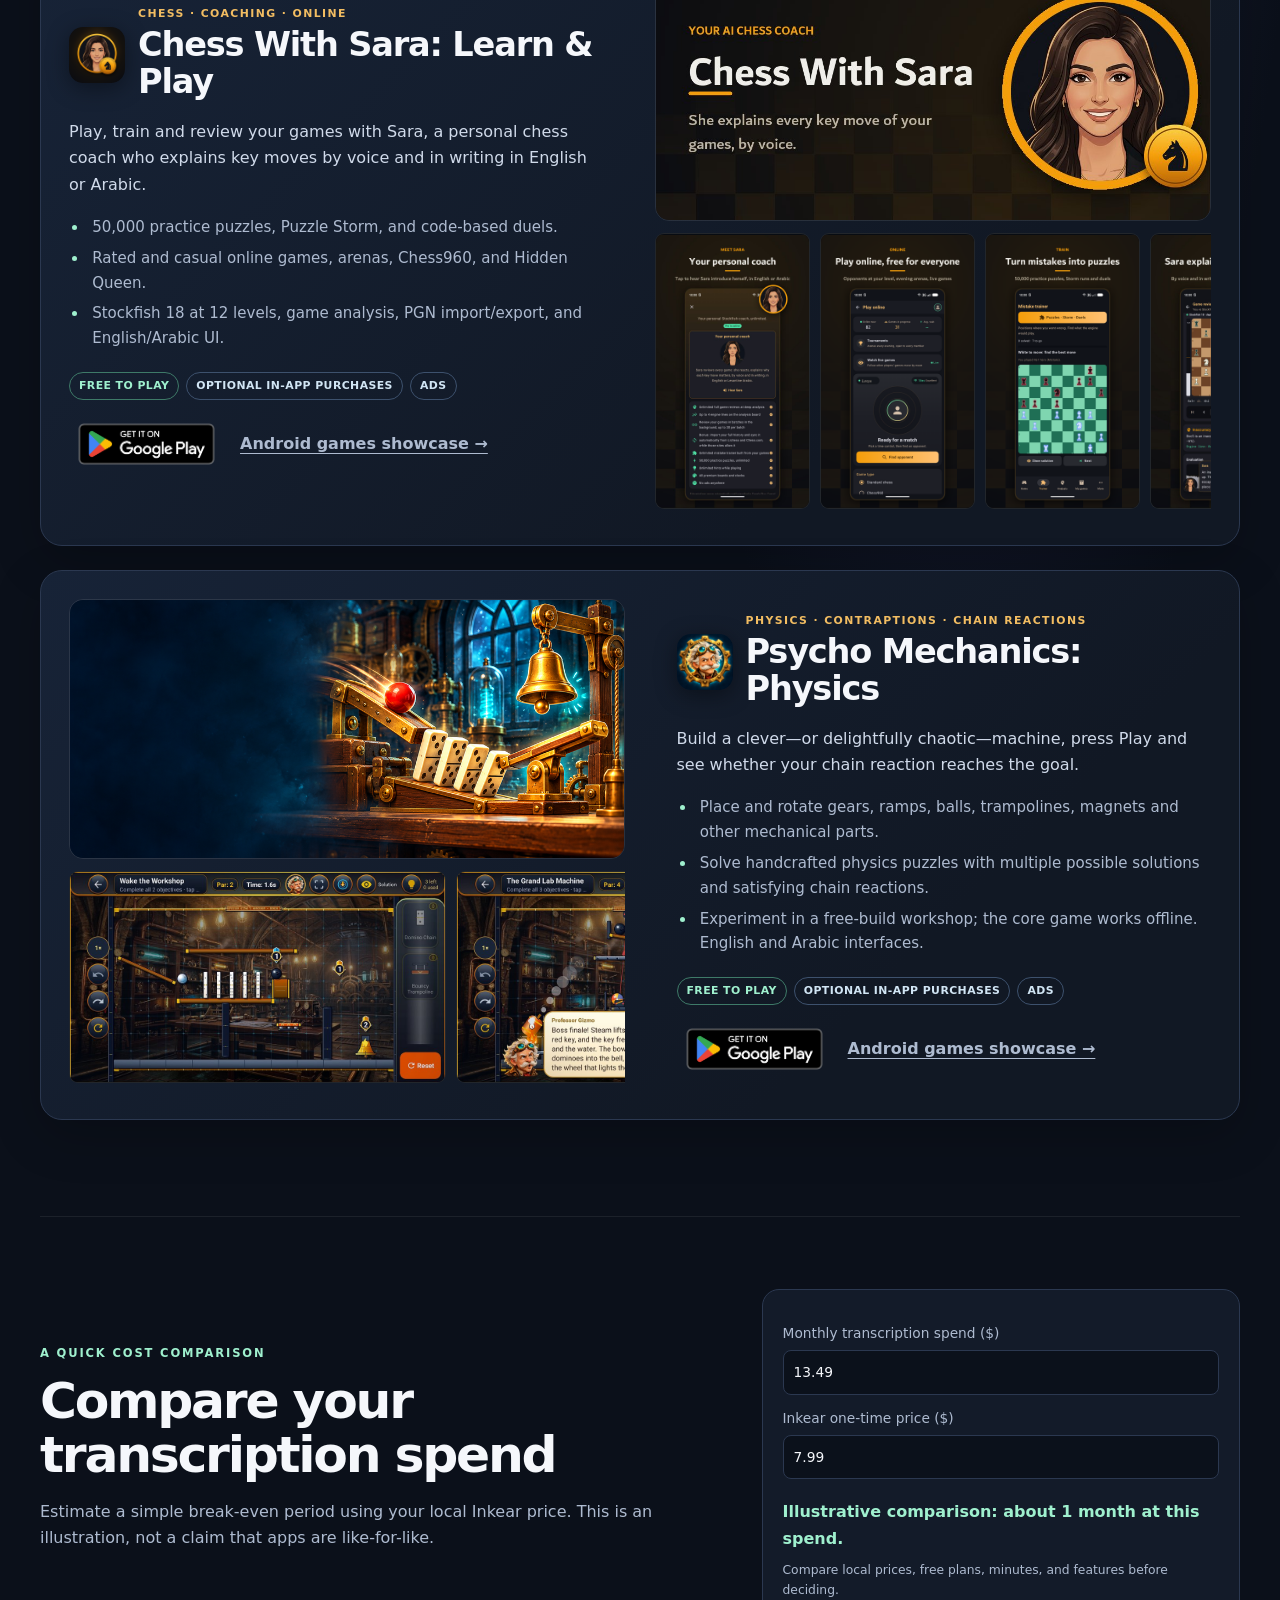
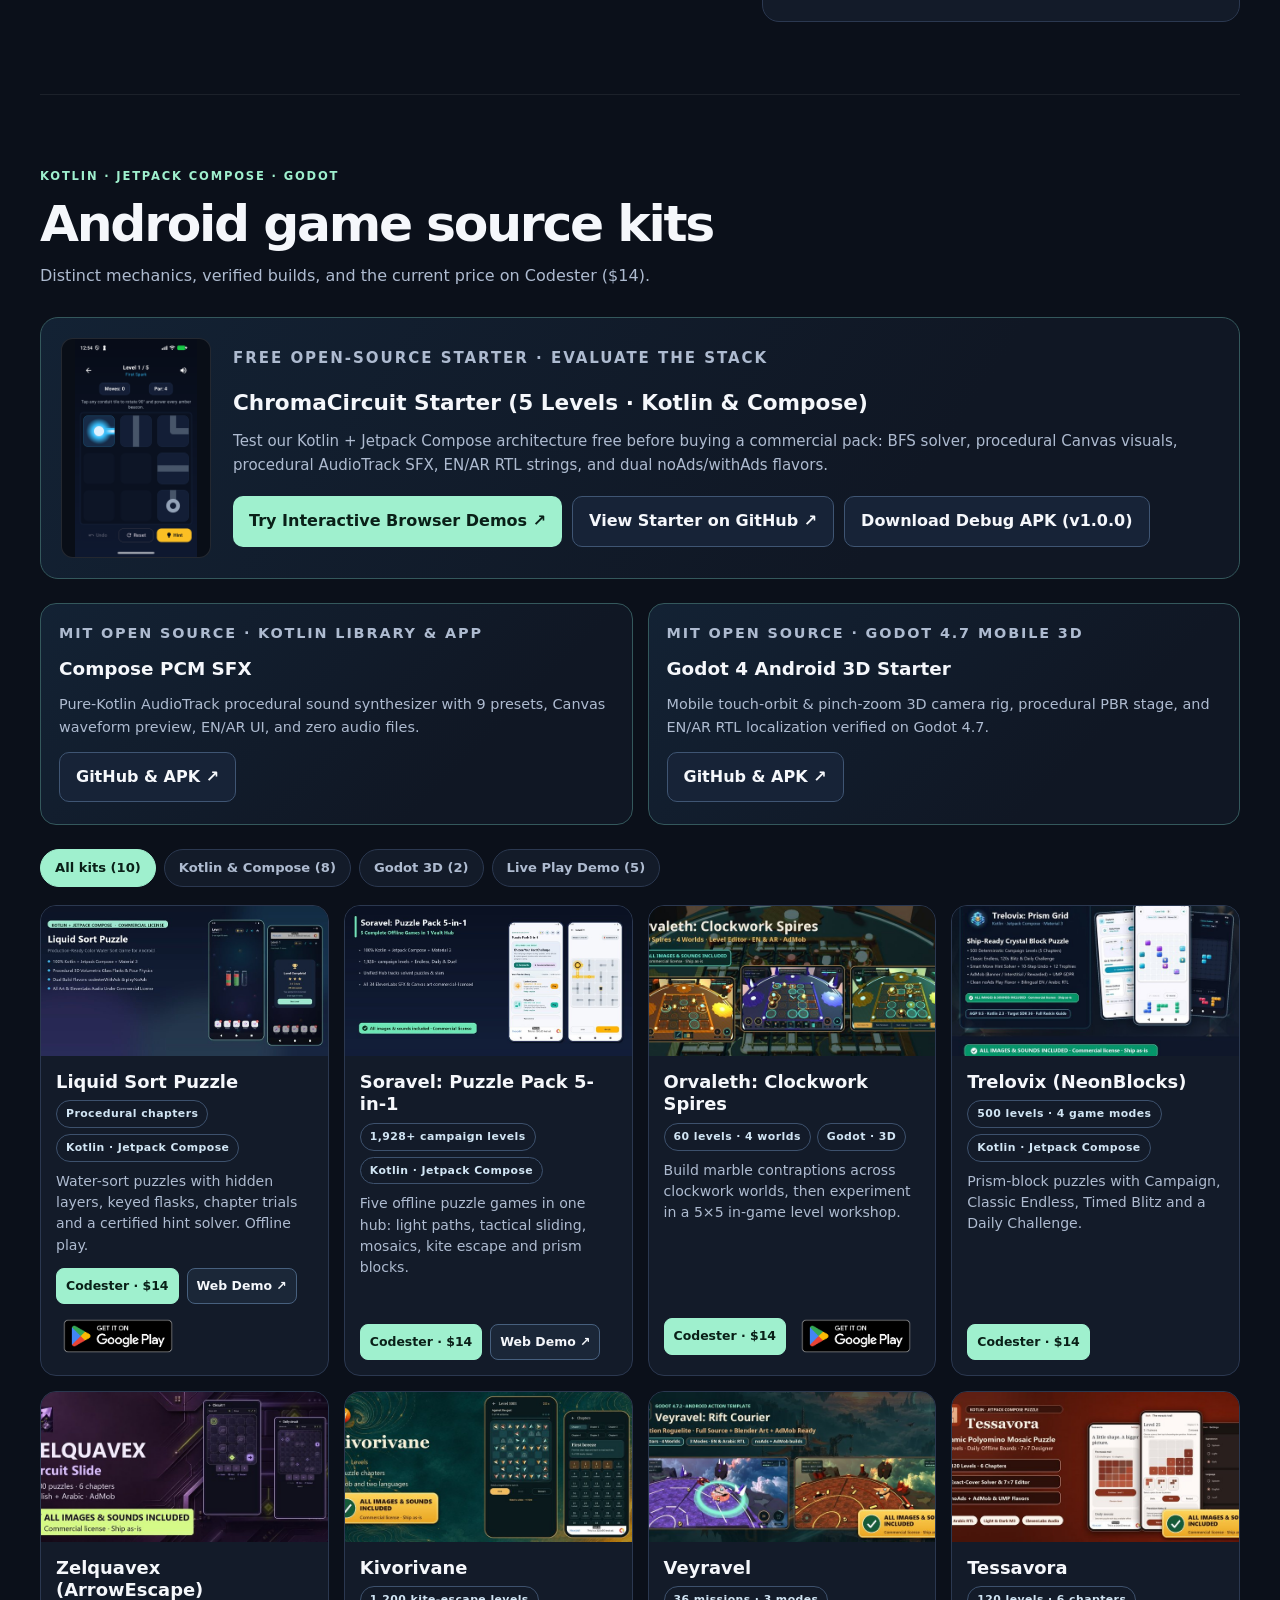
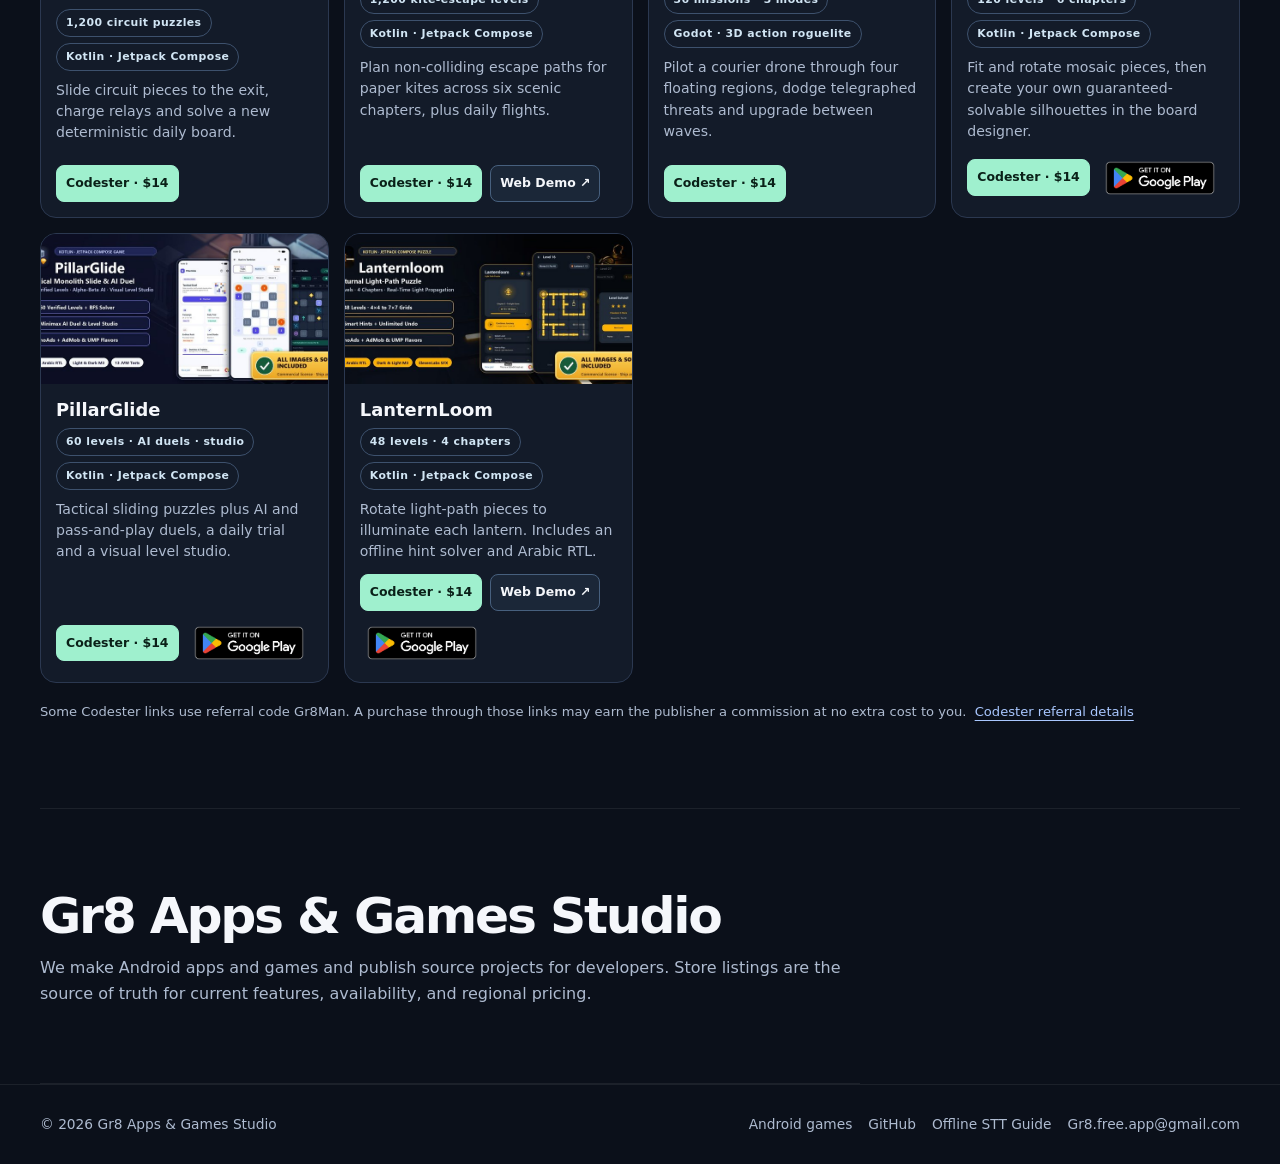
==== commit 2fb063f5: "Gate 0.4: publish app-ads.txt, 5 live Play demos, Inkear clarity, clean /demo/?source=codester, fix " ====
--- a/index.html
+++ b/index.html
@@ -187,11 +187,12 @@
           <li data-en="About 99 languages, with automatic detection and Arabic RTL support." data-ar="نحو 99 لغة مع اكتشاف تلقائي ودعم العربية واتجاه RTL.">About 99 languages, with automatic detection and Arabic RTL support.</li>
           <li data-en="Import audio/video files or share voice notes from WhatsApp and Telegram." data-ar="استورد ملفات الصوت والفيديو أو شارك الرسائل الصوتية من واتساب وتيليجرام.">Import audio/video files or share voice notes from WhatsApp and Telegram.</li>
           <li data-en="Search, edit and export TXT, Markdown, SRT, VTT, PDF or JSON." data-ar="ابحث وعدّل وصدّر TXT أو Markdown أو SRT أو VTT أو PDF أو JSON.">Search, edit and export TXT, Markdown, SRT, VTT, PDF or JSON.</li>
+          <li data-en="Includes the offline Base model for English and lighter phones; high-accuracy Arabic uses the Large Turbo model (6 GB+ RAM recommended)." data-ar="يتضمّن نموذج Base المدمج للإنجليزية والهواتف الأخف، بينما تعتمد الدقة العالية للعربية على نموذج Large Turbo (يُنصح بـ 6 غيغابايت رام فأكثر).">Includes the offline Base model for English and lighter phones; high-accuracy Arabic uses the Large Turbo model (6 GB+ RAM recommended).</li>
         </ul>
         <div class="badges">
           <span data-en="ONE-TIME PURCHASE" data-ar="شراء لمرة واحدة">ONE-TIME PURCHASE</span>
           <span data-en="NO SUBSCRIPTION" data-ar="بلا اشتراك شهري">NO SUBSCRIPTION</span>
-          <span data-en="PRICE SHOWN IN PLAY" data-ar="السعر ظاهر في PLAY">PRICE SHOWN IN PLAY</span>
+          <span data-en="$7.99 · LOCAL PRICE IN PLAY" data-ar="7.99$ · السعر المحلي في PLAY">$7.99 · LOCAL PRICE IN PLAY</span>
         </div>
         <div class="hero-actions">
           <a class="play-badge-link" href="https://play.google.com/store/apps/details?id=com.gr8.app.inkear&amp;utm_source=simple-free-apps.github.io&amp;utm_medium=portal&amp;utm_campaign=inkear"><img class="play-badge-img" src="assets/badges/google-play-en.png" data-src-en="assets/badges/google-play-en.png" data-src-ar="assets/badges/google-play-ar.png" alt="Get Inkear: Offline Speech to Text on Google Play" data-alt-en="Get Inkear: Offline Speech to Text on Google Play" data-alt-ar="احصل على Inkear: Offline Speech to Text من Google Play" width="646" height="250"></a>
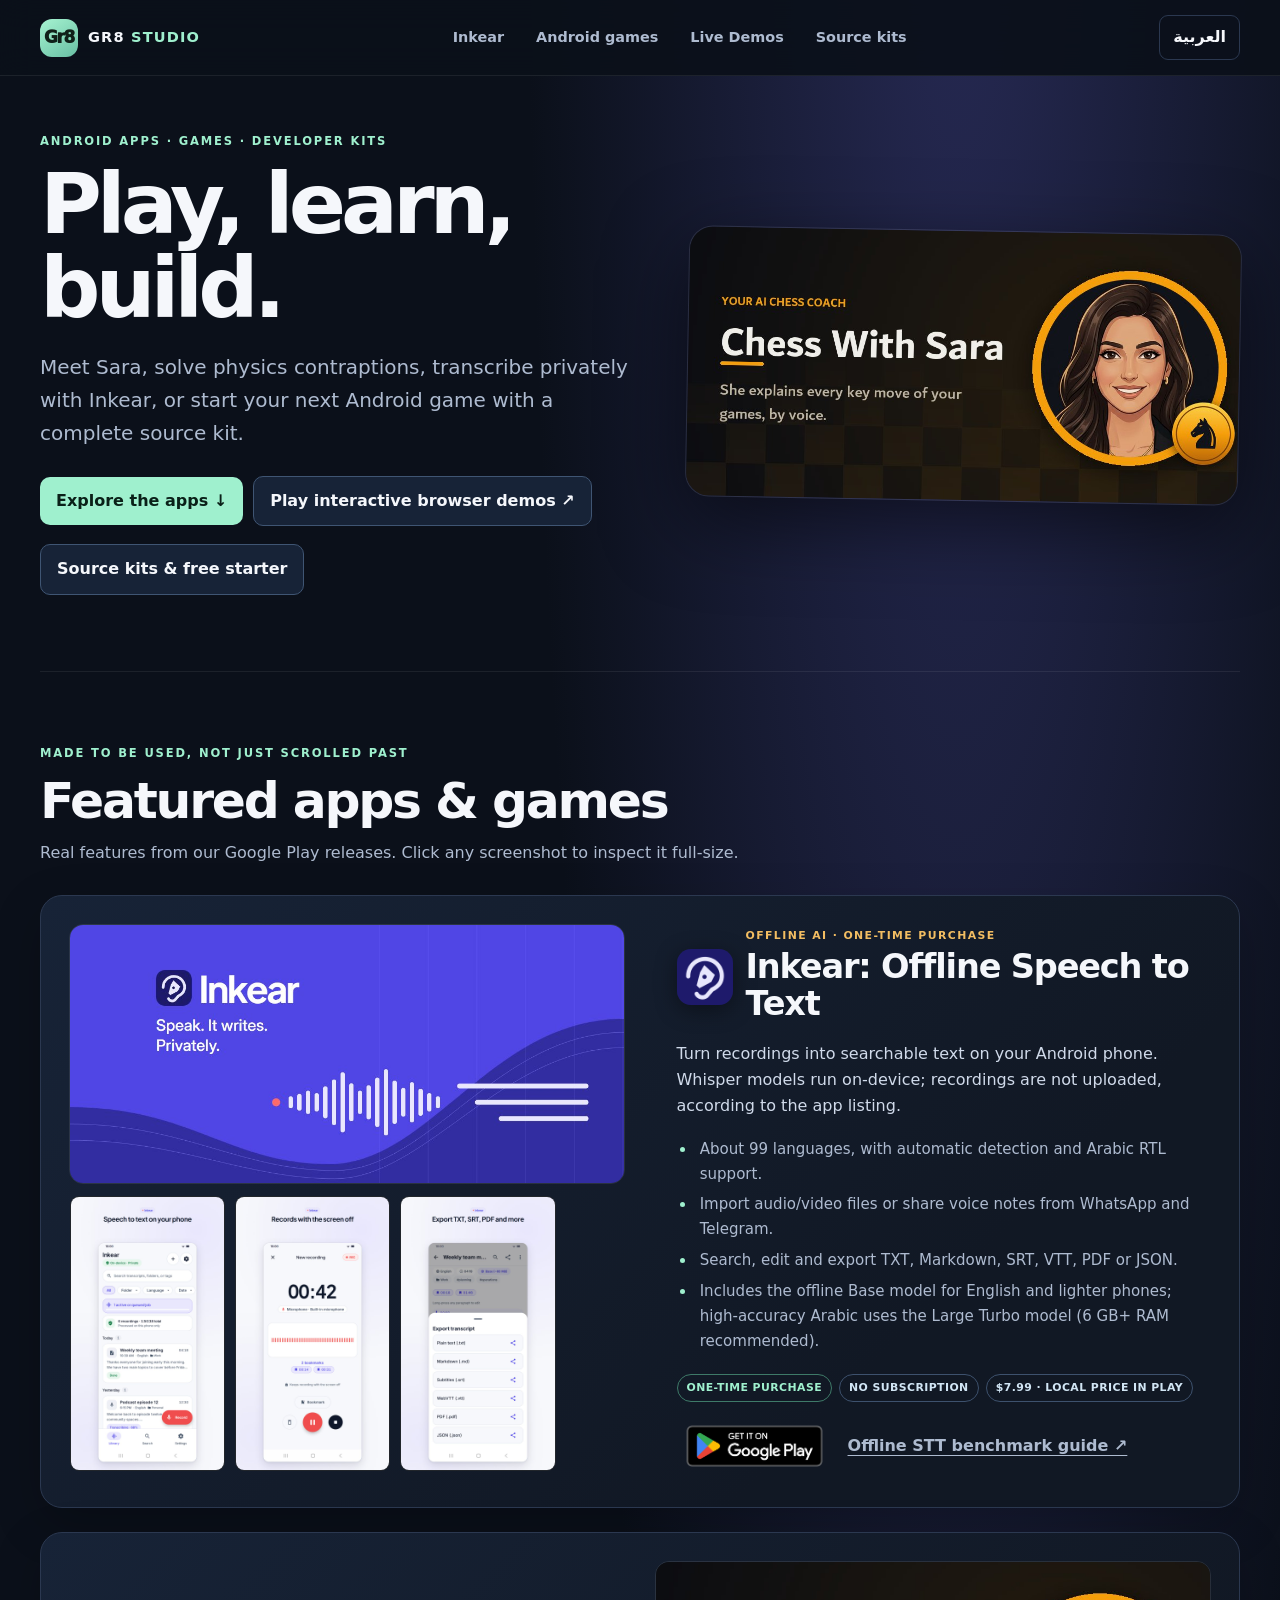
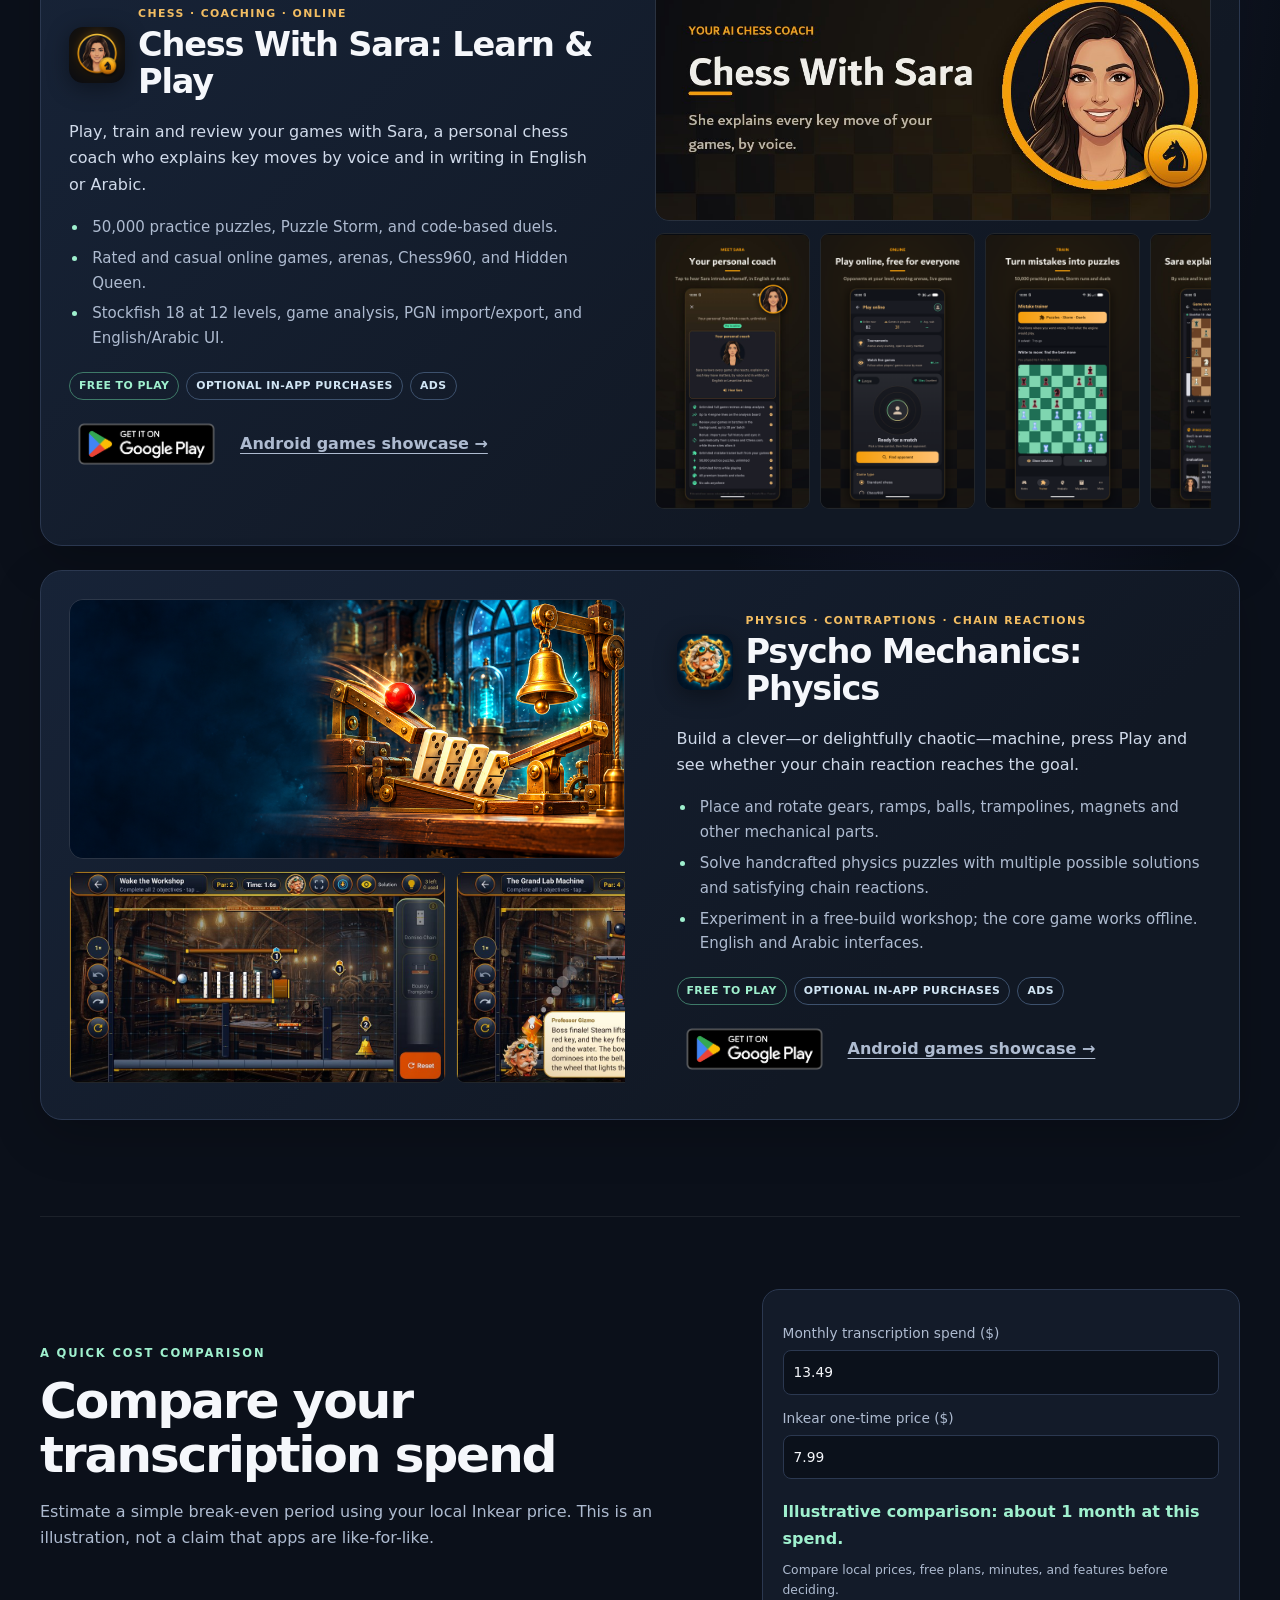
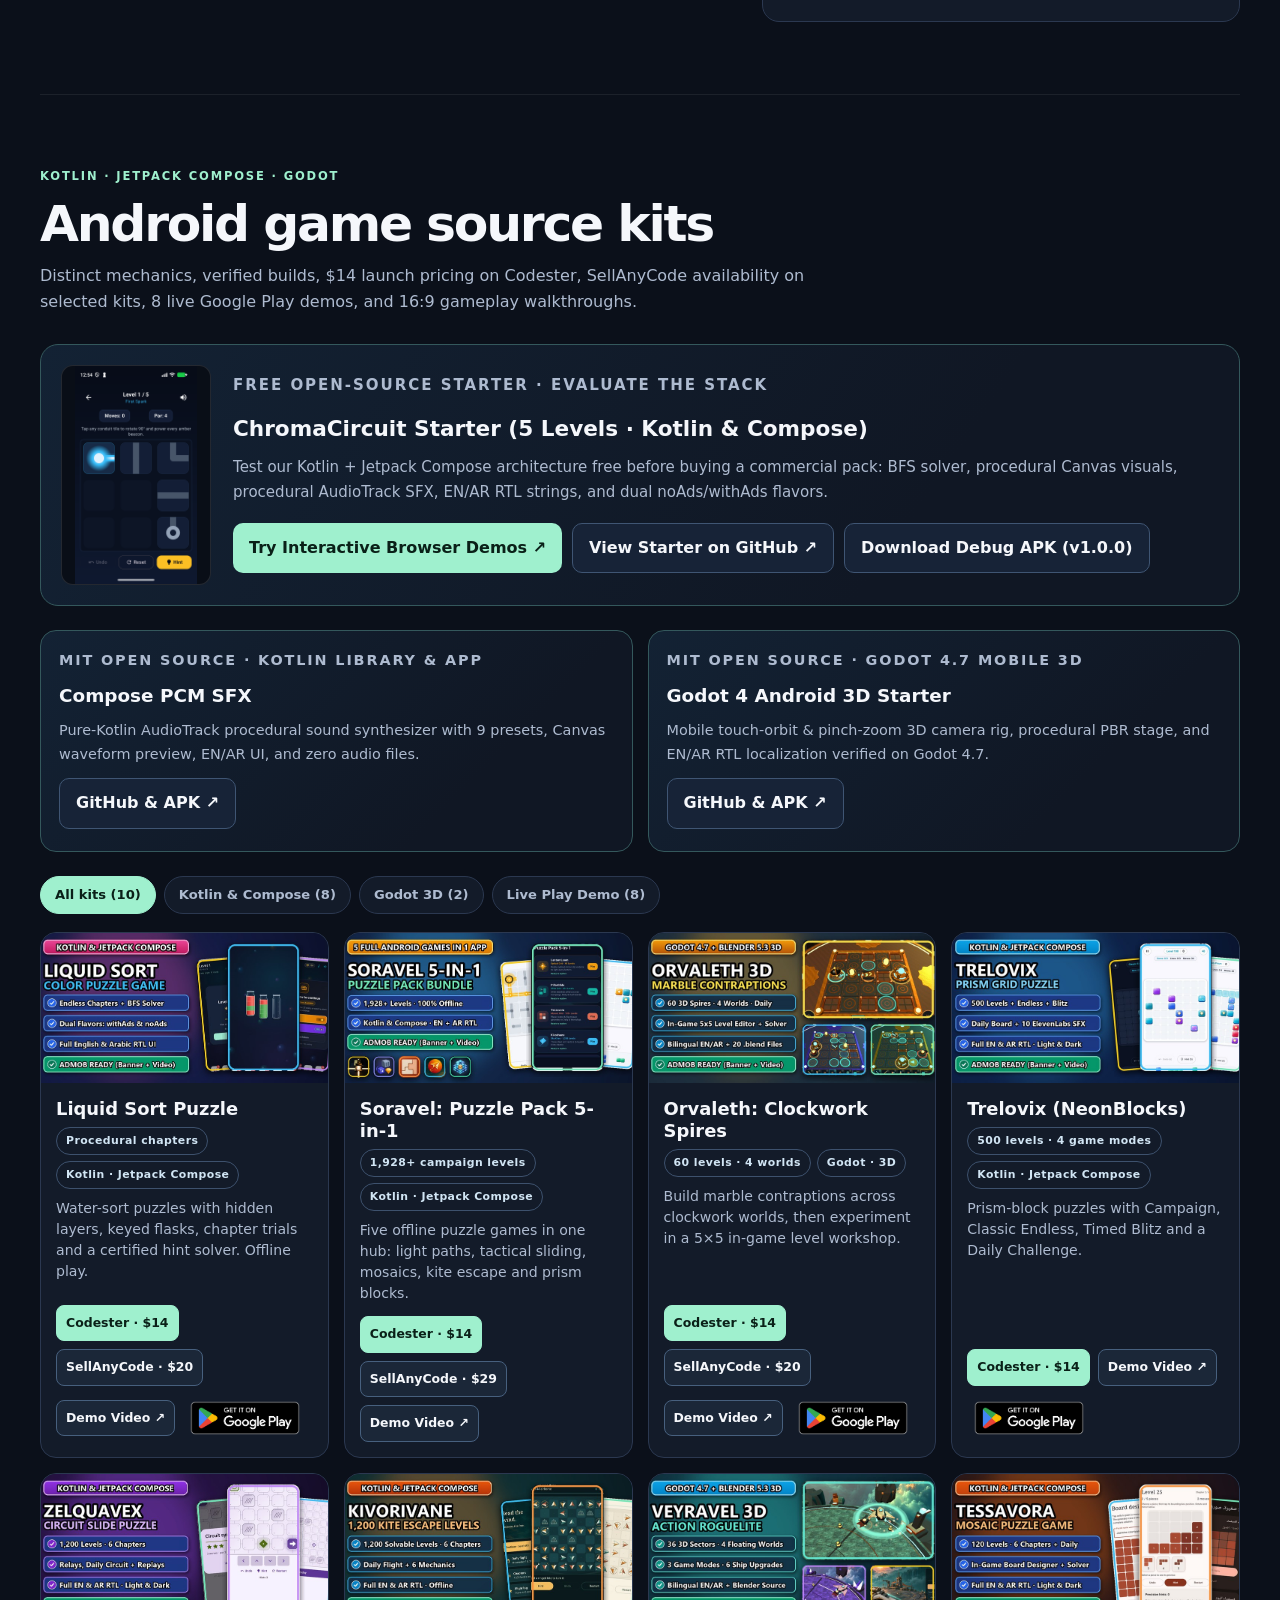
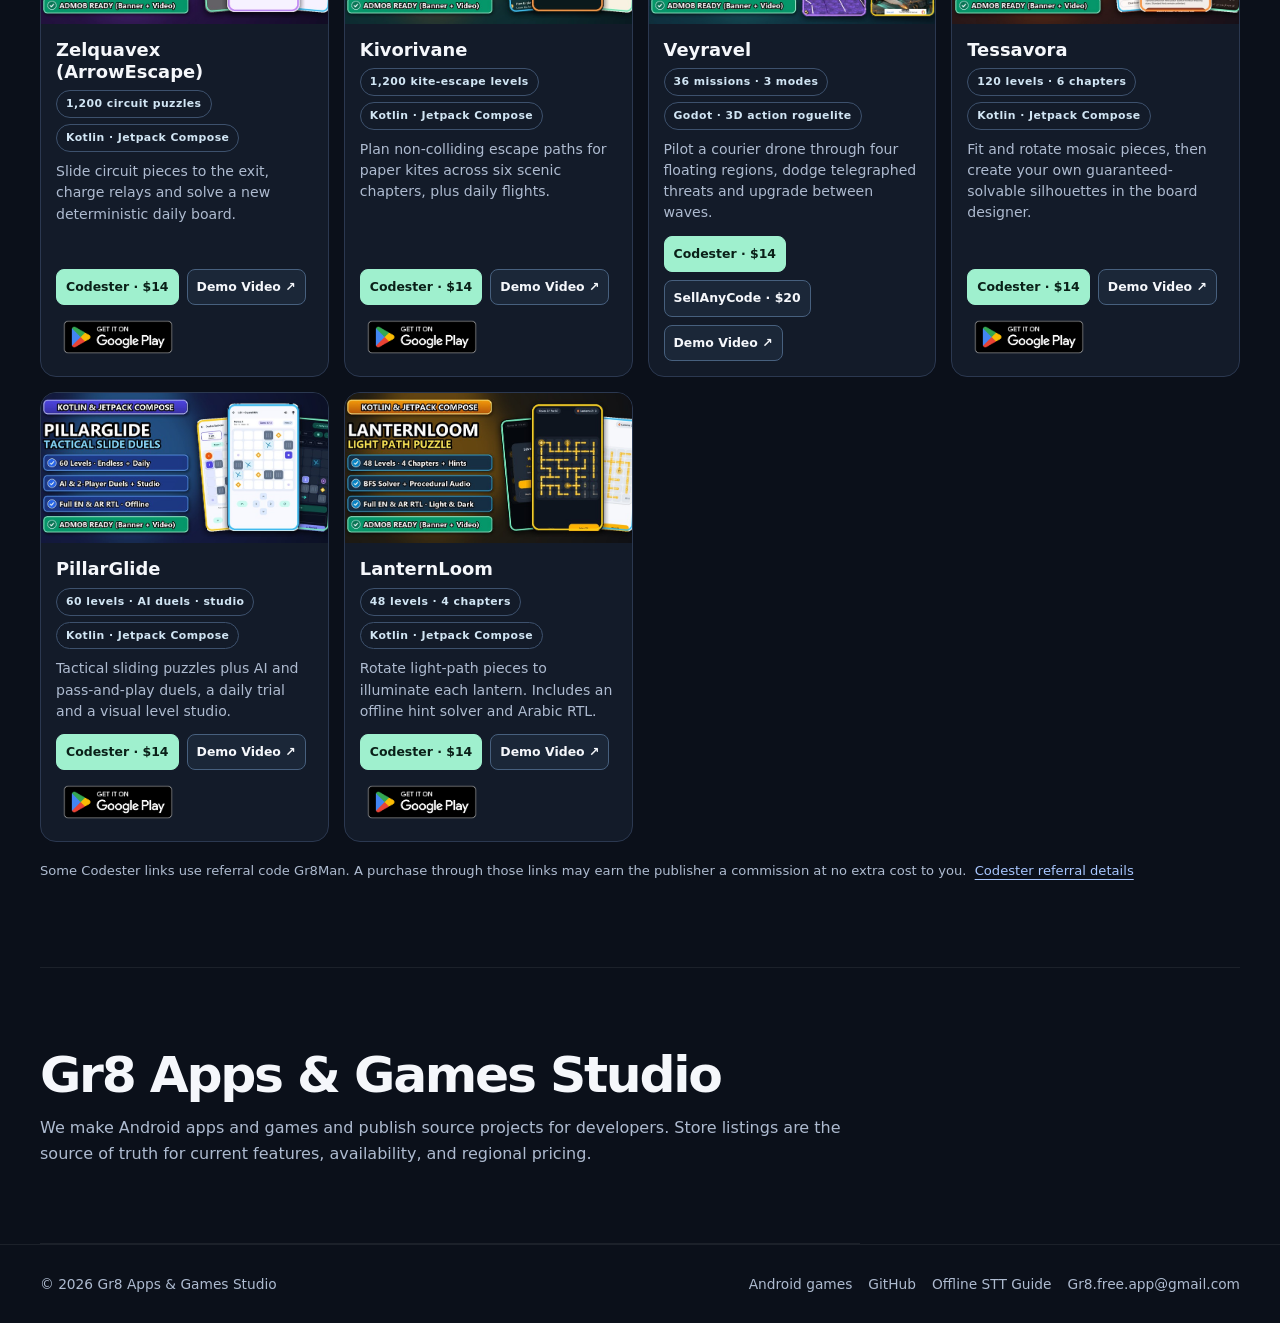
==== commit 2939772b: "Refresh catalog banners, SellAnyCode links, 8 Play demos, and 16:9 videos" ====
--- a/index.html
+++ b/index.html
@@ -291,7 +291,7 @@
     <div class="section-heading">
       <p class="kicker" data-en="KOTLIN · JETPACK COMPOSE · GODOT" data-ar="كوتلن · جيتباك كومبوز · جودوت">KOTLIN · JETPACK COMPOSE · GODOT</p>
       <h2 data-en="Android game source kits" data-ar="حزم مصدر ألعاب أندرويد">Android game source kits</h2>
-      <p data-en="Distinct mechanics, verified builds, and the current price on Codester ($14)." data-ar="آليات لعب مميزة وبناءات مختبرة والسعر الحالي على Codester (14 دولاراً).">Distinct mechanics, verified builds, and the current price on Codester ($14).</p>
+      <p data-en="Distinct mechanics, verified builds, $14 launch pricing on Codester, SellAnyCode availability on selected kits, 8 live Google Play demos, and 16:9 gameplay walkthroughs." data-ar="آليات لعب مميزة وبناءات مختبرة وسعر إطلاق 14 دولاراً على Codester وتوفر على SellAnyCode لحزم مختارة و8 تجارب حية على Google Play وعروض فيديو 16:9.">Distinct mechanics, verified builds, $14 launch pricing on Codester, SellAnyCode availability on selected kits, 8 live Google Play demos, and 16:9 gameplay walkthroughs.</p>
     </div>
 
     <div class="starter-callout">
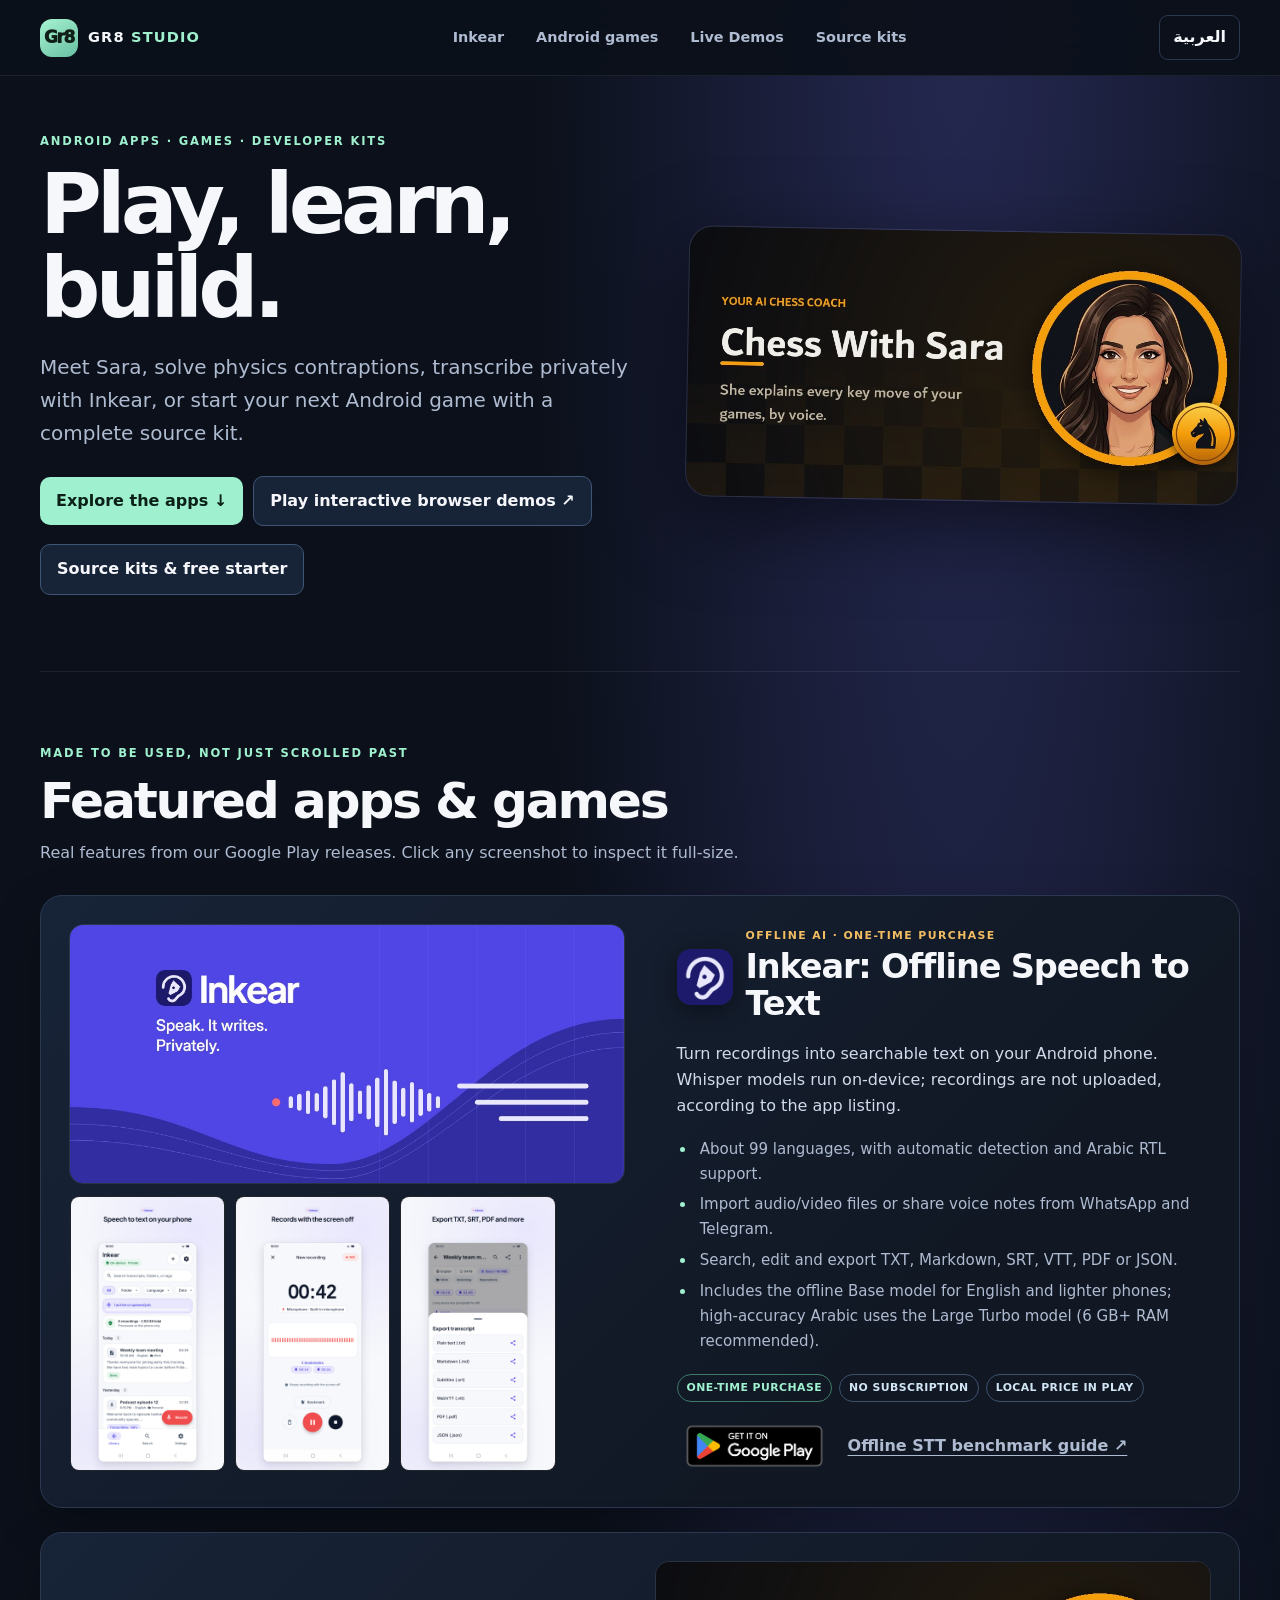
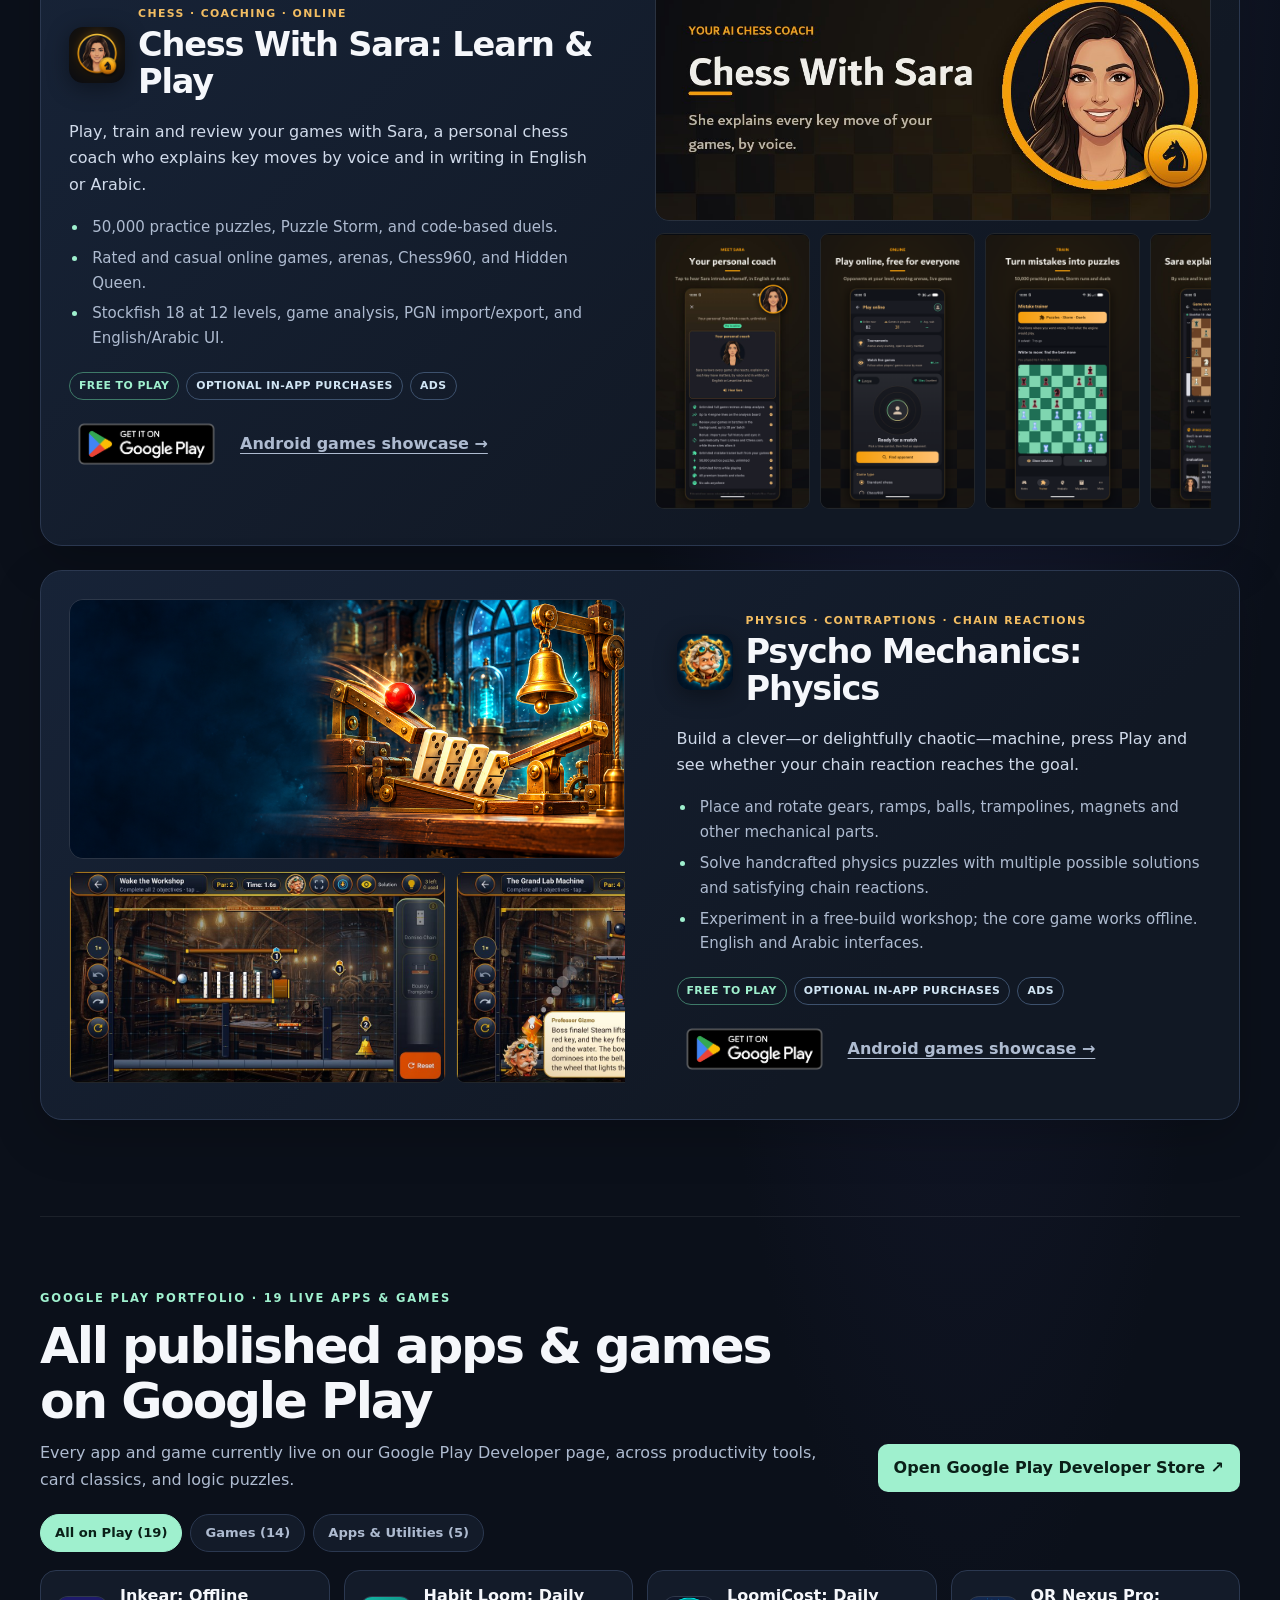
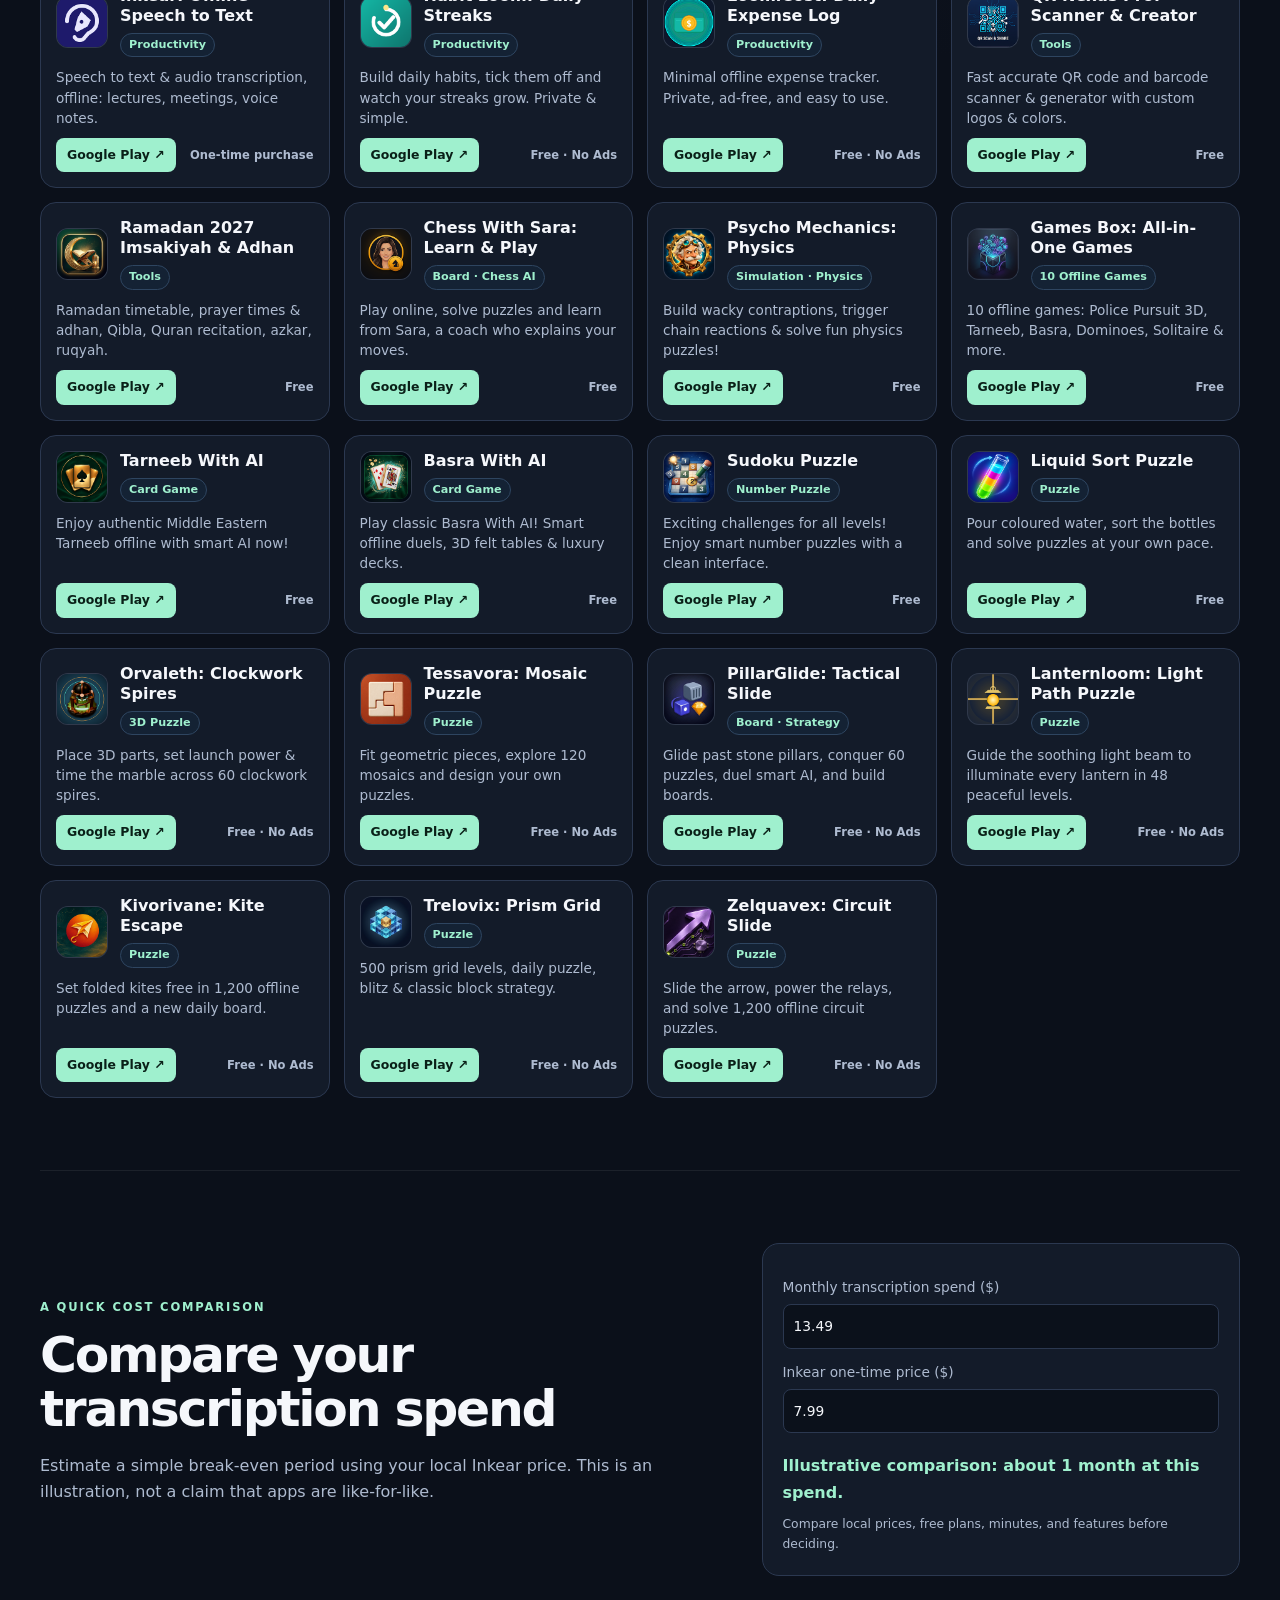
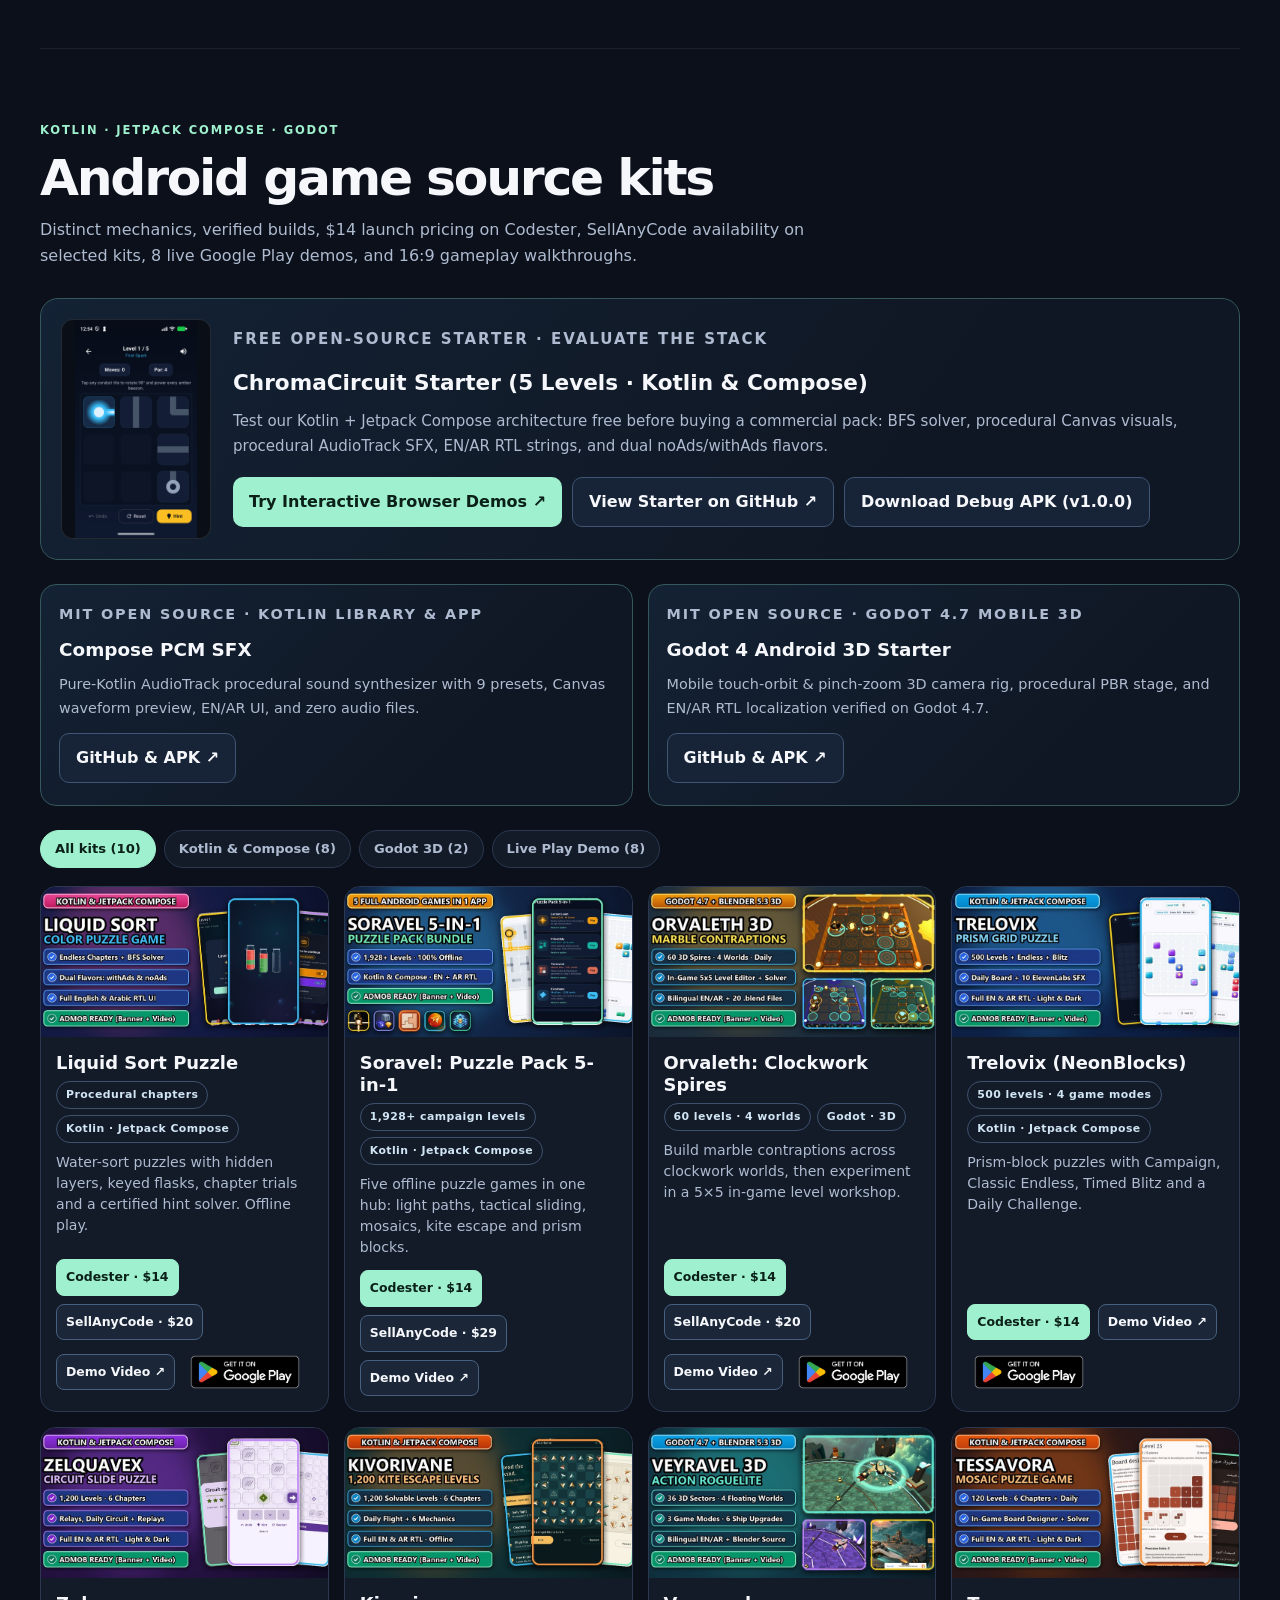
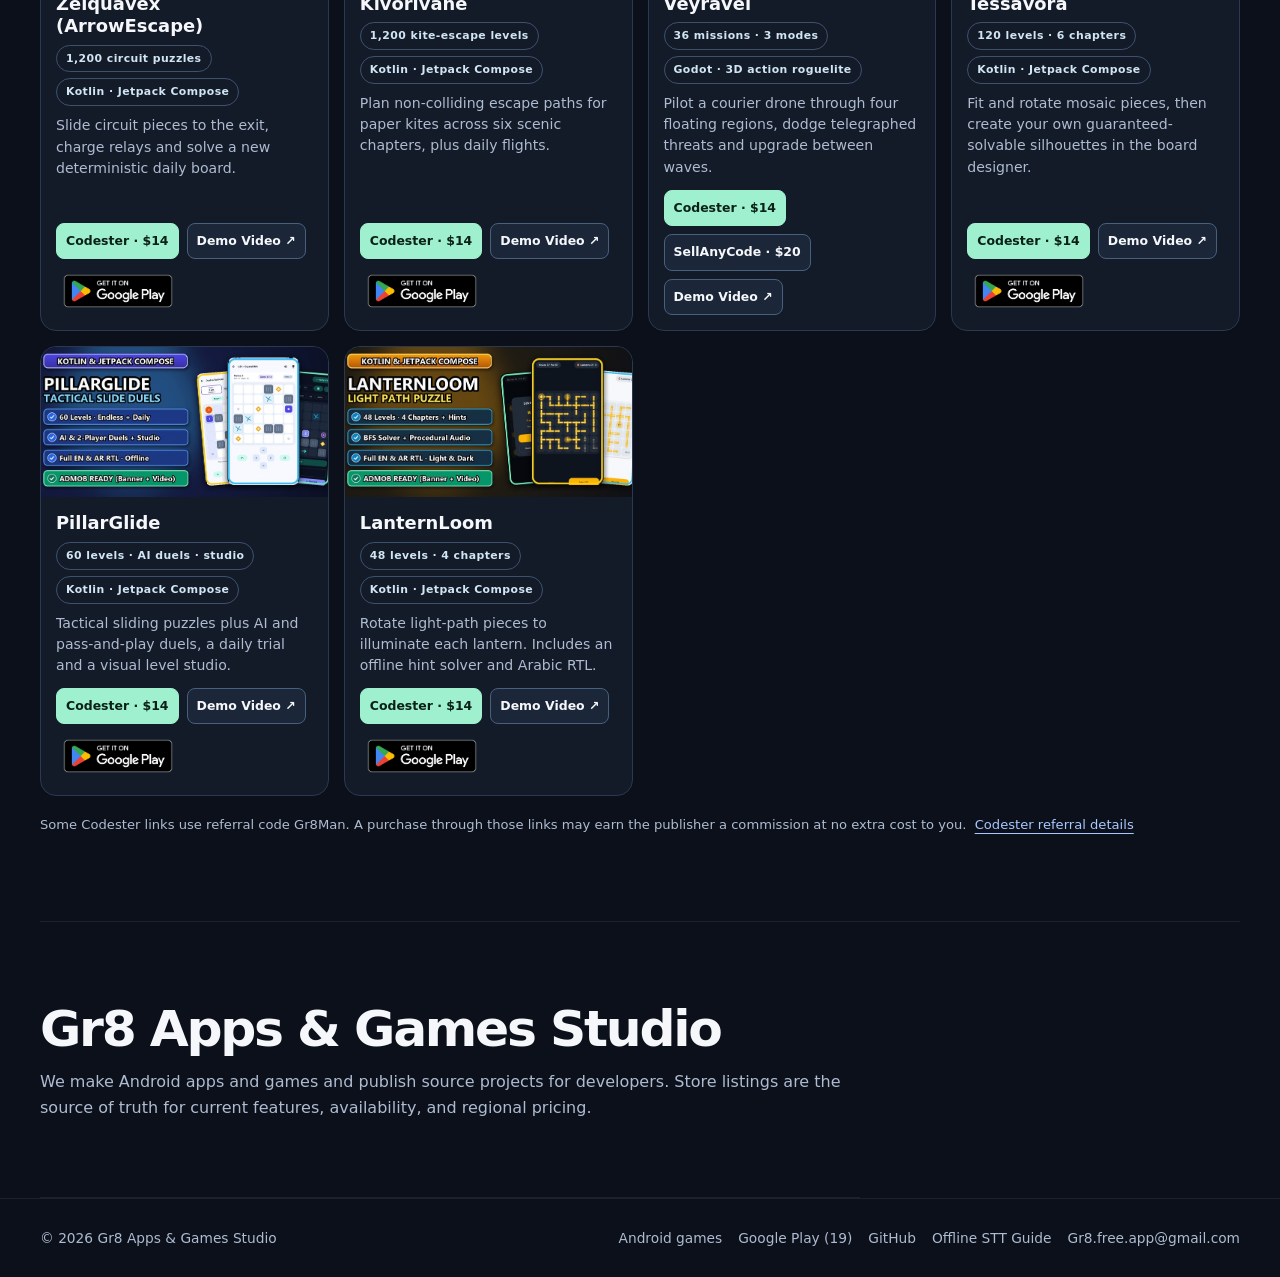
==== commit c38297c9: "List all 19 live Google Play apps & games across portal and android-games" ====
--- a/index.html
+++ b/index.html
@@ -192,7 +192,7 @@
         <div class="badges">
           <span data-en="ONE-TIME PURCHASE" data-ar="شراء لمرة واحدة">ONE-TIME PURCHASE</span>
           <span data-en="NO SUBSCRIPTION" data-ar="بلا اشتراك شهري">NO SUBSCRIPTION</span>
-          <span data-en="$7.99 · LOCAL PRICE IN PLAY" data-ar="7.99$ · السعر المحلي في PLAY">$7.99 · LOCAL PRICE IN PLAY</span>
+          <span data-en="LOCAL PRICE IN PLAY" data-ar="السعر المحلي في PLAY">LOCAL PRICE IN PLAY</span>
         </div>
         <div class="hero-actions">
           <a class="play-badge-link" href="https://play.google.com/store/apps/details?id=com.gr8.app.inkear&amp;utm_source=simple-free-apps.github.io&amp;utm_medium=portal&amp;utm_campaign=inkear"><img class="play-badge-img" src="assets/badges/google-play-en.png" data-src-en="assets/badges/google-play-en.png" data-src-ar="assets/badges/google-play-ar.png" alt="Get Inkear: Offline Speech to Text on Google Play" data-alt-en="Get Inkear: Offline Speech to Text on Google Play" data-alt-ar="احصل على Inkear: Offline Speech to Text من Google Play" width="646" height="250"></a>
@@ -273,6 +273,19 @@
     </article>
   </section>
 
+  <section id="play-all" class="play-section">
+    <div class="play-header-row">
+      <div class="section-heading" style="margin-bottom:0">
+        <p class="kicker" data-en="GOOGLE PLAY PORTFOLIO · 19 LIVE APPS &amp; GAMES" data-ar="تطبيقاتنا وألعابنا المنشورة على GOOGLE PLAY (19)">GOOGLE PLAY PORTFOLIO · 19 LIVE APPS &amp; GAMES</p>
+        <h2 data-en="All published apps &amp; games on Google Play" data-ar="جميع تطبيقاتنا وألعابنا المنشورة على Google Play">All published apps &amp; games on Google Play</h2>
+        <p data-en="Every app and game currently live on our Google Play Developer page, across productivity tools, card classics, and logic puzzles." data-ar="كل تطبيق ولعبة منشورة حالياً على صفحة المطوّر في Google Play، من تطبيقات الإنتاجية والأدوات إلى ألعاب الورق والألغاز.">Every app and game currently live on our Google Play Developer page, across productivity tools, card classics, and logic puzzles.</p>
+      </div>
+      <a class="button" href="https://play.google.com/store/apps/dev?id=7078150569870376778" target="_blank" rel="noopener" data-en="Open Google Play Developer Store ↗" data-ar="افتح صفحة المطوّر على Google Play ↗">Open Google Play Developer Store ↗</a>
+    </div>
+    <div id="play-filters" class="catalog-toolbar" role="group" aria-label="Filter Google Play apps"></div>
+    <div id="play-directory" class="play-grid" data-asset-prefix=""></div>
+  </section>
+
   <section class="calculator-section">
     <div>
       <p class="kicker" data-en="A QUICK COST COMPARISON" data-ar="مقارنة سريعة للتكلفة">A QUICK COST COMPARISON</p>
@@ -345,6 +358,7 @@
   <span>© <span id="year"></span> <span data-en="Gr8 Apps &amp; Games Studio" data-ar="استوديو Gr8 للتطبيقات والألعاب">Gr8 Apps &amp; Games Studio</span></span>
   <div class="footer-links">
     <a href="android-games/" data-en="Android games" data-ar="ألعاب أندرويد">Android games</a>
+    <a href="https://play.google.com/store/apps/dev?id=7078150569870376778" target="_blank" rel="noopener" data-en="Google Play (19)" data-ar="Google Play (19)">Google Play (19)</a>
     <a href="https://github.com/simple-free-apps">GitHub</a>
     <a href="https://github.com/simple-free-apps/offline-speech-to-text-android-guide" data-en="Offline STT Guide" data-ar="دليل التفريغ الصوتي">Offline STT Guide</a>
     <a href="mailto:Gr8.free.app@gmail.com">Gr8.free.app@gmail.com</a>
--- a/styles.css
+++ b/styles.css
@@ -801,3 +801,87 @@
   .service .button { white-space: normal; }
   .product-image { height: 175px; }
 }
+
+.play-section { scroll-margin-top: 85px; }
+.play-header-row {
+  display: flex;
+  flex-wrap: wrap;
+  align-items: flex-end;
+  justify-content: space-between;
+  gap: 16px;
+  margin-bottom: 18px;
+}
+.play-grid {
+  display: grid;
+  grid-template-columns: repeat(auto-fit, minmax(min(100%, 265px), 1fr));
+  gap: 14px;
+}
+.play-card {
+  background: var(--panel);
+  border: 1px solid var(--line);
+  border-radius: 16px;
+  padding: 15px;
+  display: flex;
+  flex-direction: column;
+  gap: 10px;
+  transition: transform .16s, border-color .16s;
+}
+.play-card:hover { transform: translateY(-2px); border-color: #6684a8; }
+.play-card-head {
+  display: flex;
+  align-items: center;
+  gap: 12px;
+}
+.play-icon {
+  width: 52px;
+  height: 52px;
+  border-radius: 12px;
+  object-fit: cover;
+  flex: 0 0 52px;
+  border: 1px solid #ffffff1a;
+  background: var(--panel2);
+}
+.play-card-head h3 { margin: 0 0 4px; font-size: 1rem; line-height: 1.25; }
+.play-cat {
+  display: inline-block;
+  font-size: .7rem;
+  font-weight: 800;
+  padding: 2px 8px;
+  border-radius: 999px;
+  background: #142234;
+  border: 1px solid #2e4560;
+  color: var(--mint);
+}
+.play-card p {
+  margin: 0;
+  font-size: .85rem;
+  line-height: 1.48;
+  color: var(--muted);
+  flex: 1;
+}
+.play-card-foot {
+  display: flex;
+  align-items: center;
+  justify-content: space-between;
+  gap: 8px;
+  flex-wrap: wrap;
+  margin-top: auto;
+}
+.play-open-btn {
+  display: inline-flex;
+  align-items: center;
+  gap: 5px;
+  font-size: .78rem;
+  font-weight: 800;
+  padding: 7px 11px;
+  border-radius: 8px;
+  background: var(--mint);
+  color: #0a2018;
+  text-decoration: none;
+}
+.play-open-btn:hover { background: #c5ffe7; color: #0a2018; }
+.play-price-tag {
+  font-size: .72rem;
+  font-weight: 700;
+  color: var(--muted);
+}
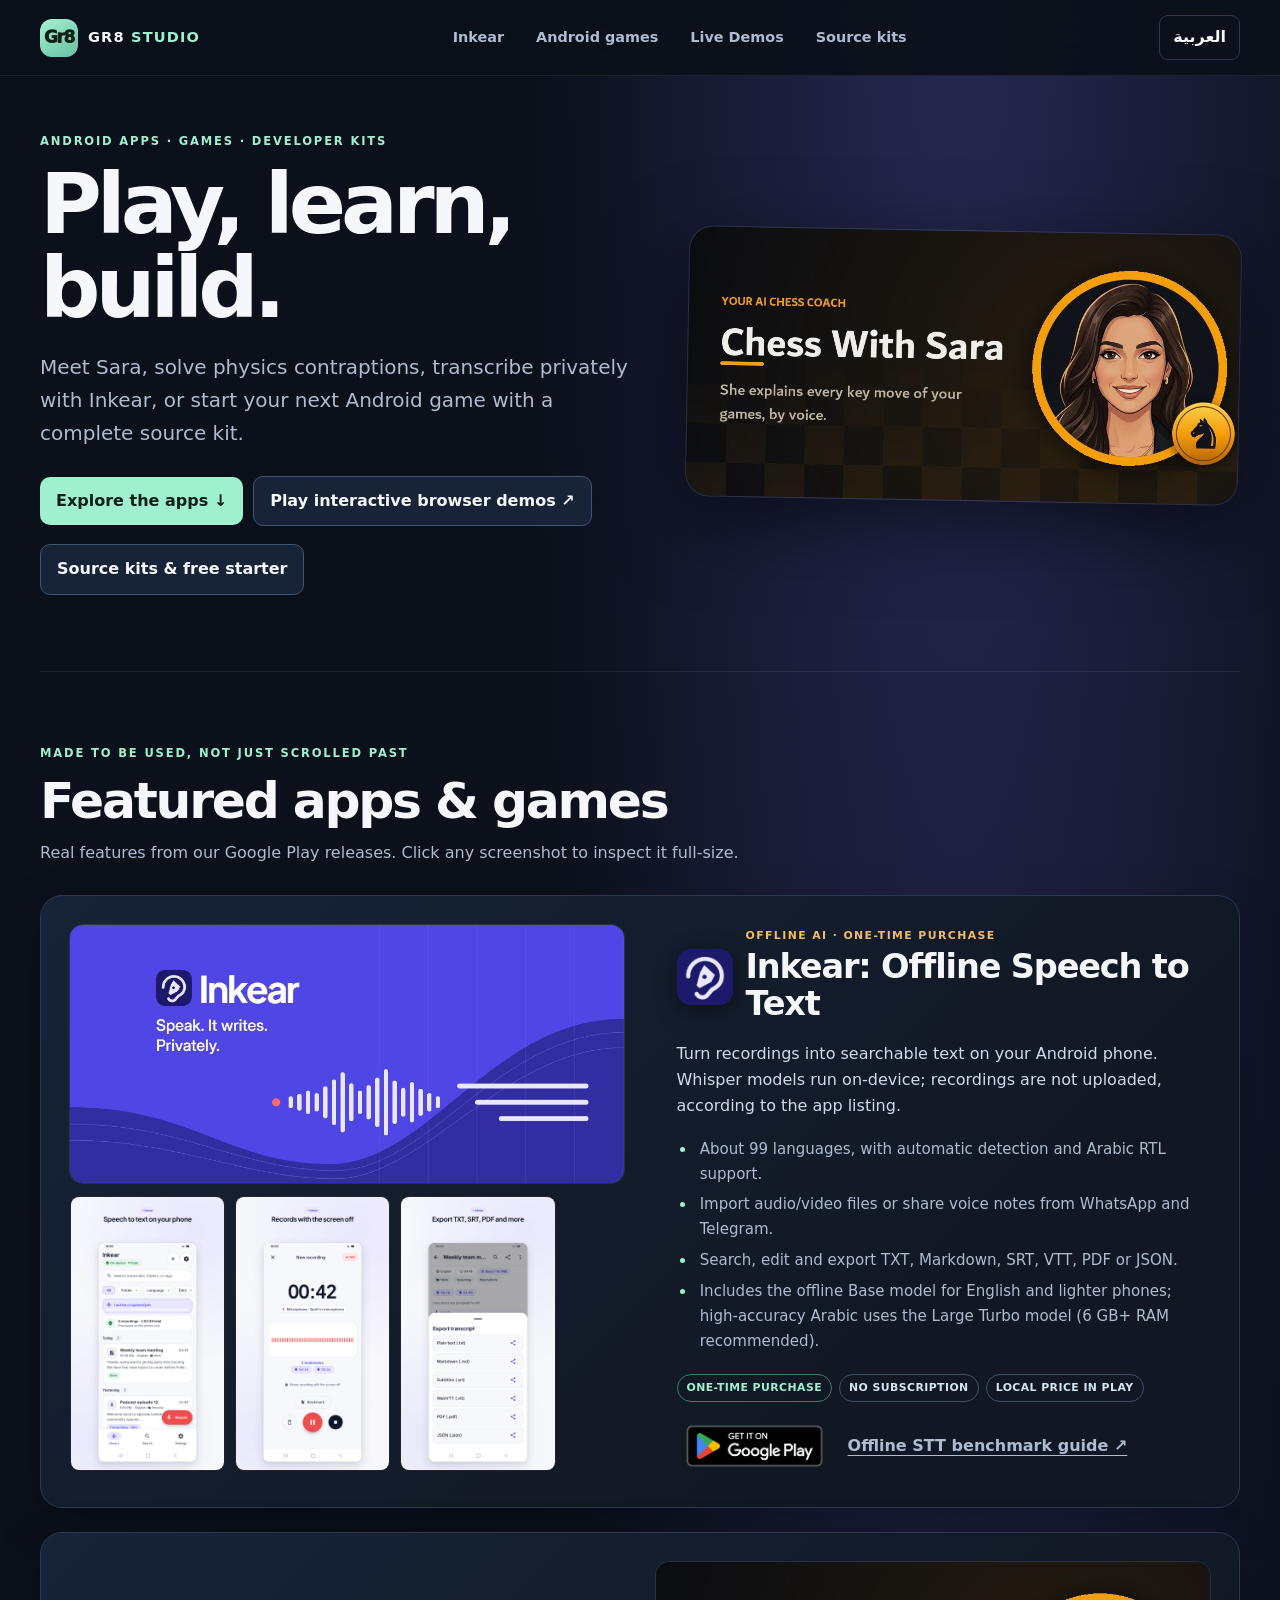
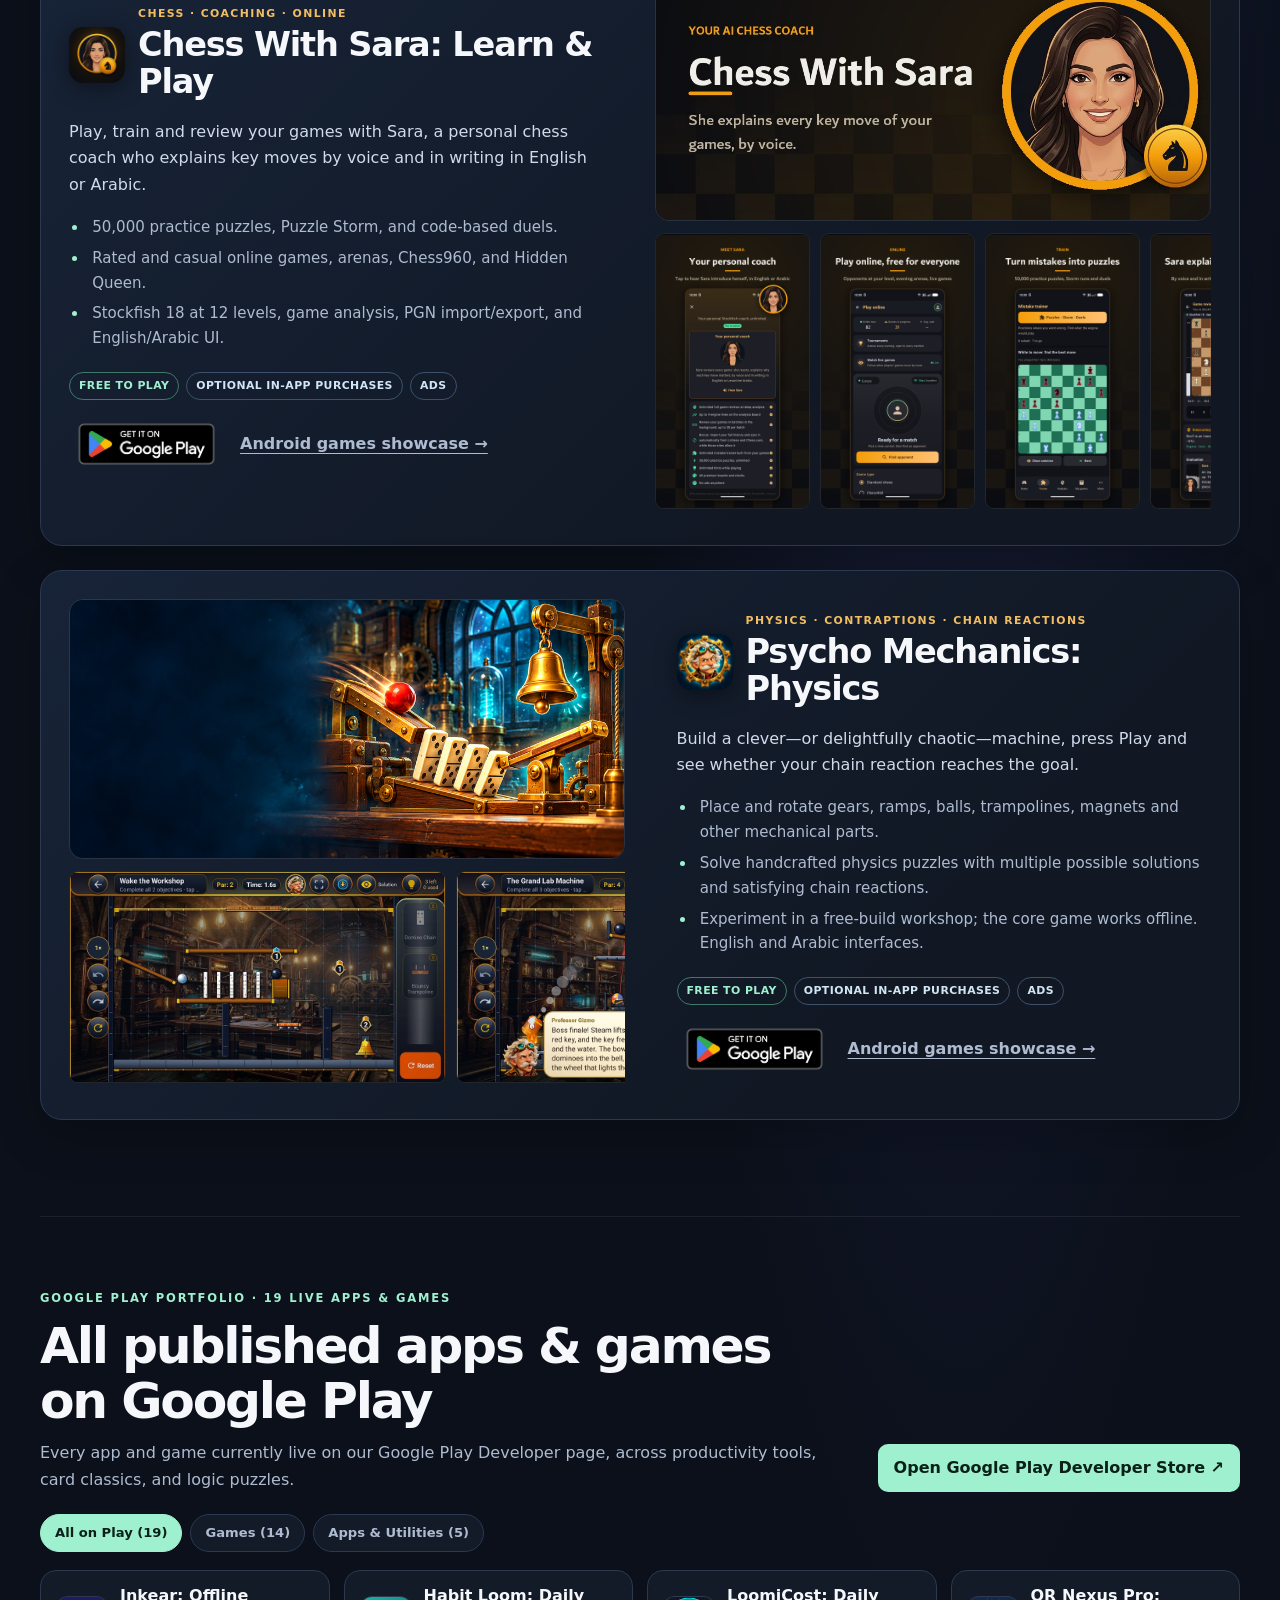
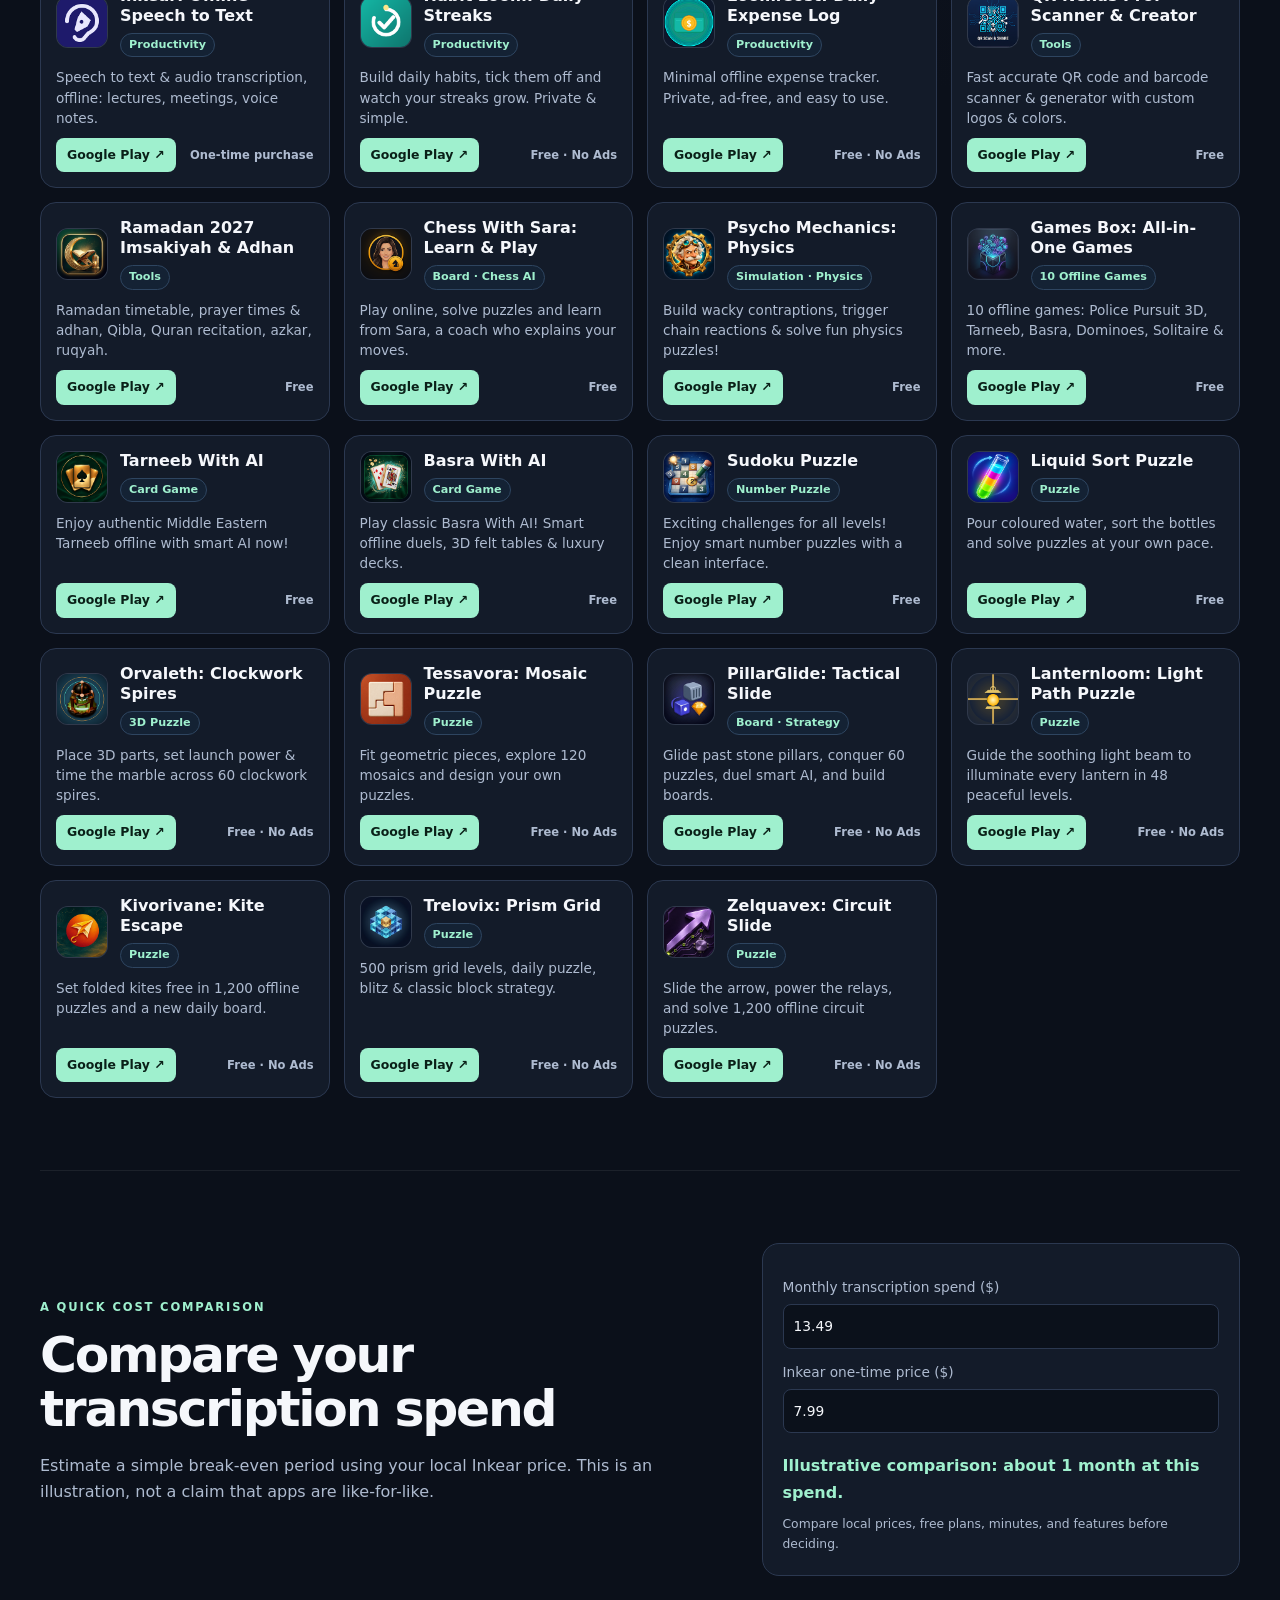
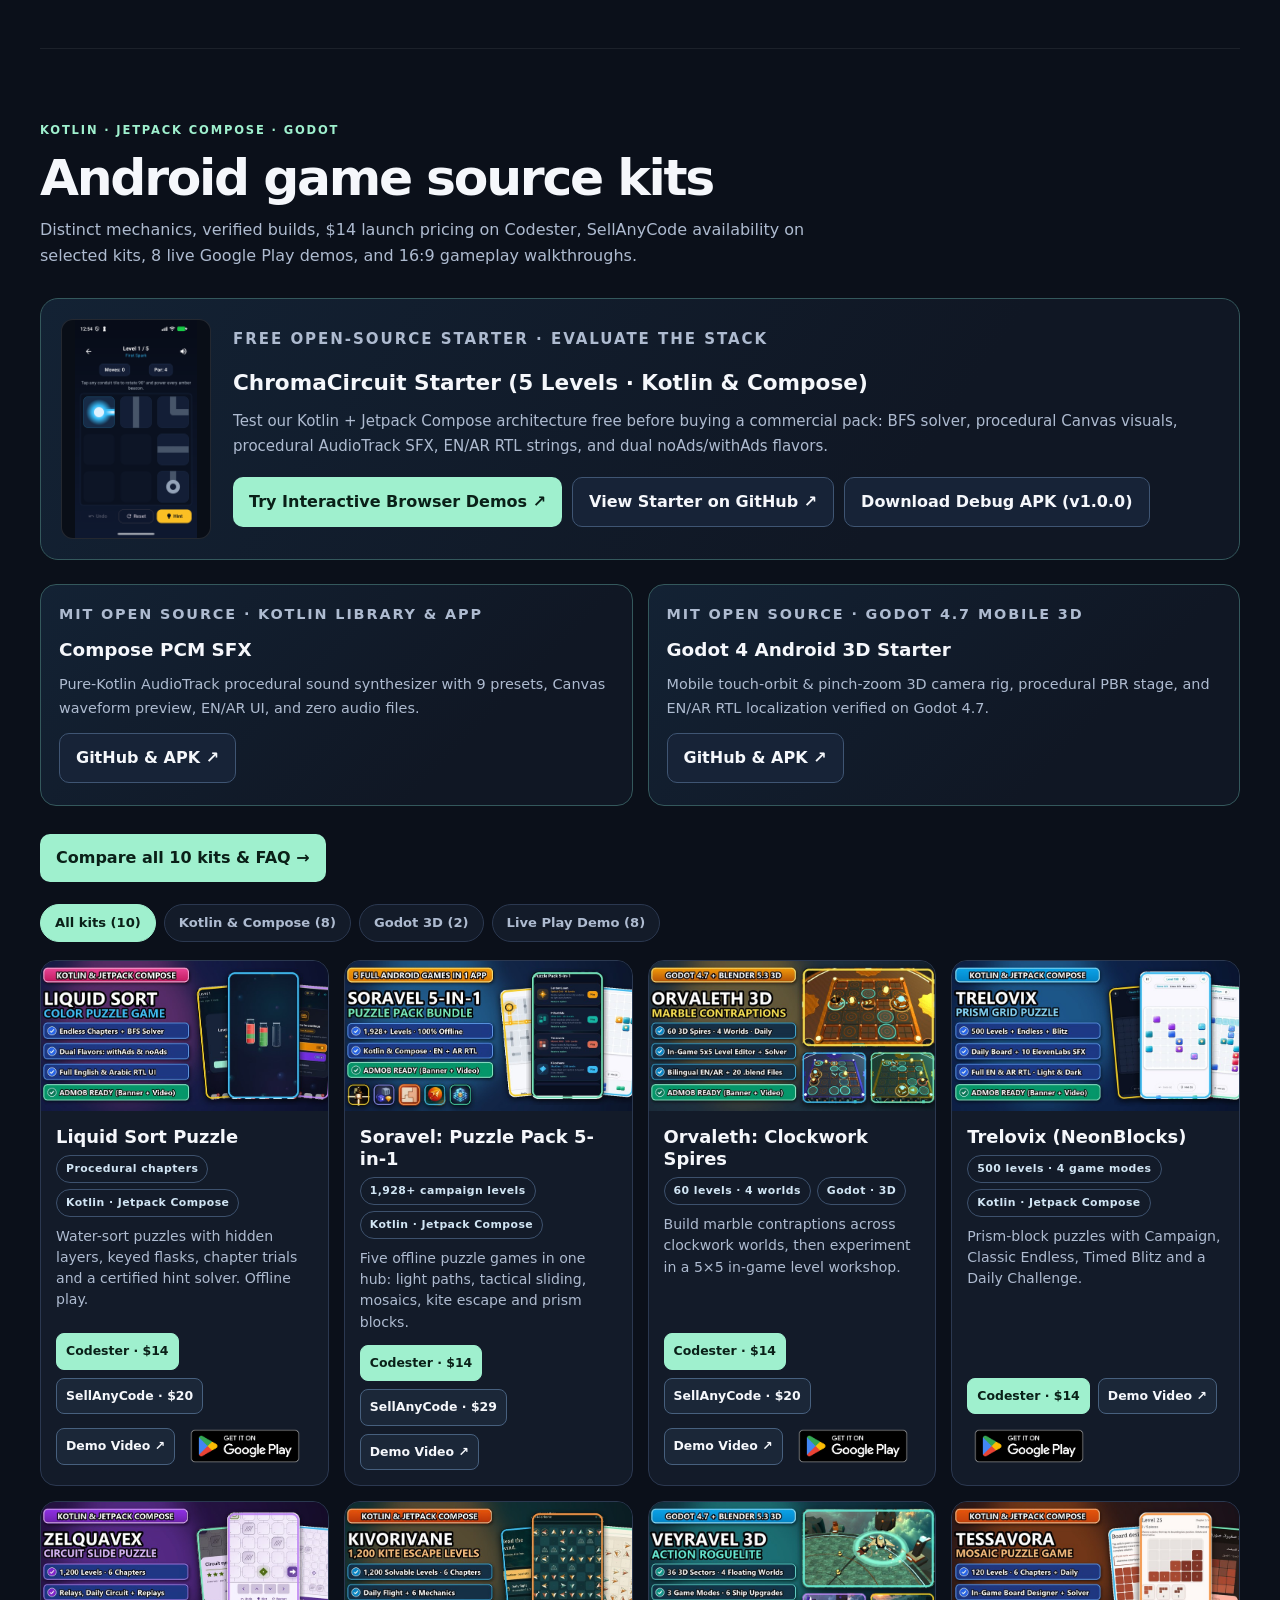
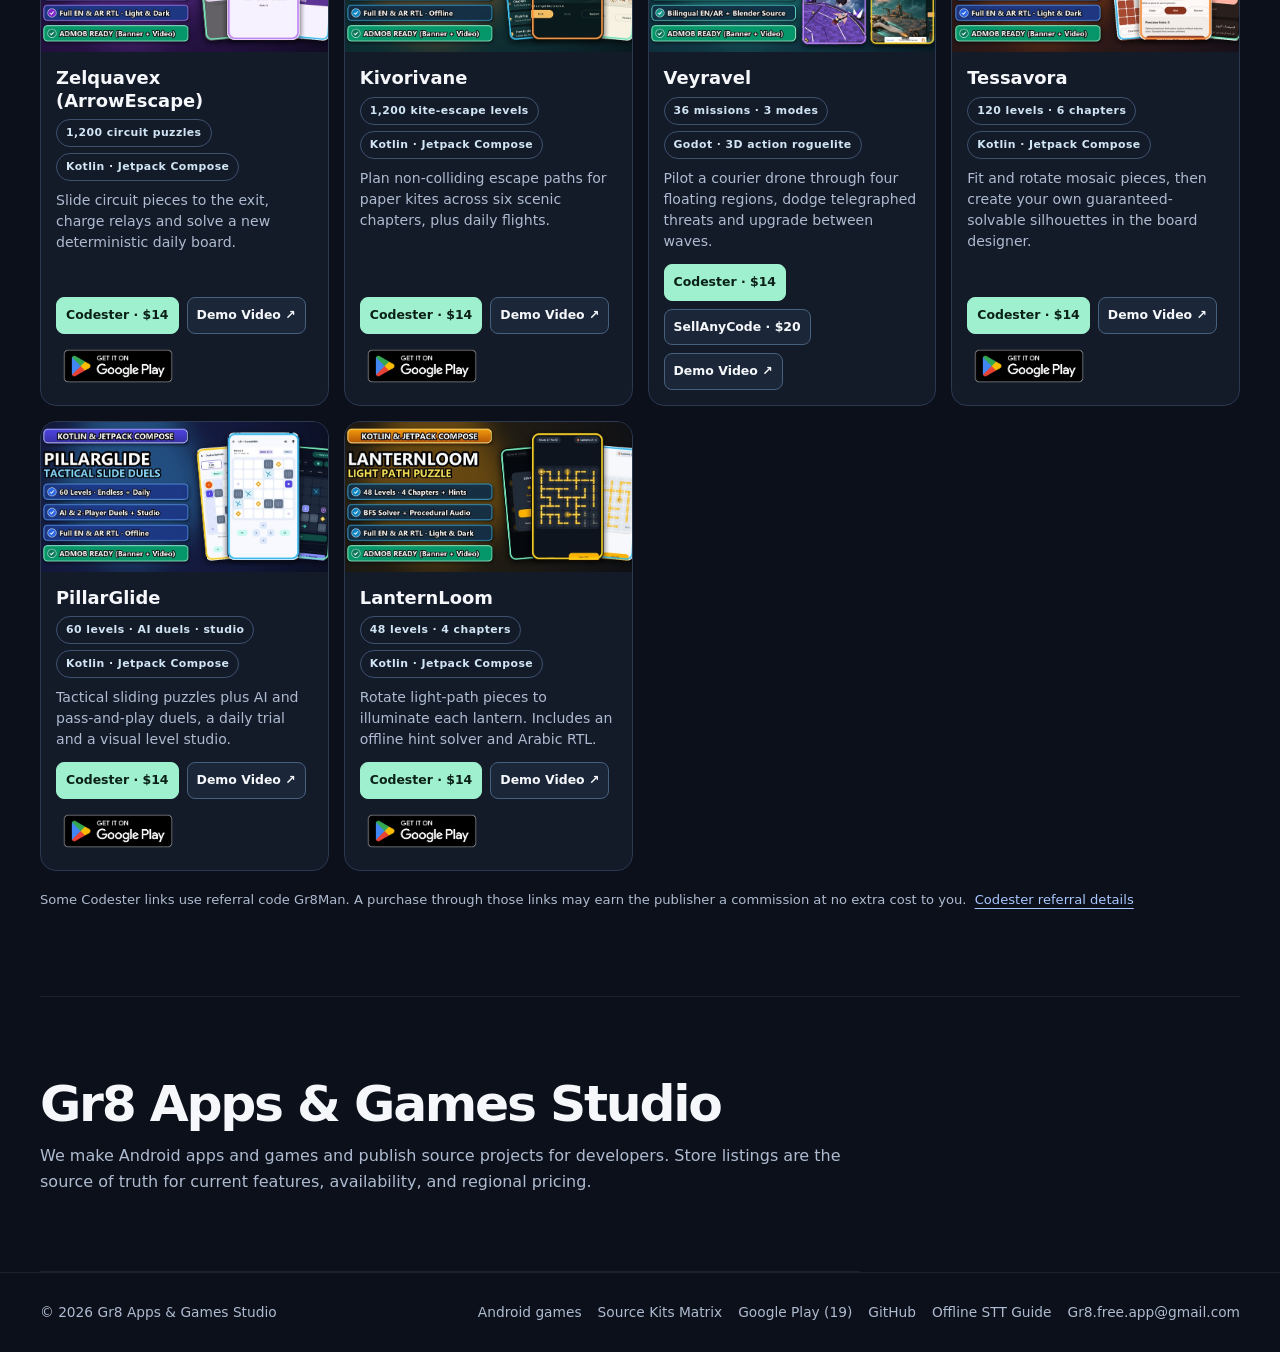
==== commit 884be1ce: "Add /source-kits comparison matrix, buyer FAQ, 10-product schema" ====
--- a/index.html
+++ b/index.html
@@ -25,7 +25,8 @@
     "name": "Gr8 Apps & Games Studio",
     "url": "https://simple-free-apps.github.io/",
     "sameAs": [
-      "https://github.com/simple-free-apps"
+      "https://github.com/simple-free-apps",
+      "https://play.google.com/store/apps/dev?id=7078150569870376778"
     ]
   },
   {
@@ -61,13 +62,22 @@
     "name": "Soravel: Puzzle Pack 5-in-1 (Kotlin & Jetpack Compose Source Code)",
     "image": "https://simple-free-apps.github.io/assets/catalog/bundle5in1-hero.jpg",
     "description": "Five full offline Android puzzle games in Kotlin & Jetpack Compose with 1,928+ campaign levels and EN/AR reskin guides.",
-    "offers": {
-      "@type": "Offer",
-      "price": "14.00",
-      "priceCurrency": "USD",
-      "availability": "https://schema.org/InStock",
-      "url": "https://www.codester.com/items/76186/puzzle-pack-5-in-1-kotlin-android-game-bundle?ref=Gr8Man"
-    }
+    "offers": [
+      {
+        "@type": "Offer",
+        "price": "14.00",
+        "priceCurrency": "USD",
+        "availability": "https://schema.org/InStock",
+        "url": "https://www.codester.com/items/76186/puzzle-pack-5-in-1-kotlin-android-game-bundle?ref=Gr8Man"
+      },
+      {
+        "@type": "Offer",
+        "price": "29.00",
+        "priceCurrency": "USD",
+        "availability": "https://schema.org/InStock",
+        "url": "https://www.sellanycode.com/item.php?id=28630"
+      }
+    ]
   },
   {
     "@context": "https://schema.org",
@@ -75,13 +85,22 @@
     "name": "Liquid Sort Puzzle (Kotlin & Jetpack Compose Source Code)",
     "image": "https://simple-free-apps.github.io/assets/catalog/liquidsort-hero.jpg",
     "description": "Water-sort puzzles with hidden layers, keyed flasks, chapter trials and a certified hint solver in Kotlin and Jetpack Compose.",
-    "offers": {
-      "@type": "Offer",
-      "price": "14.00",
-      "priceCurrency": "USD",
-      "availability": "https://schema.org/InStock",
-      "url": "https://www.codester.com/items/64630/liquid-sort-puzzle-kotlin-android-game-template?ref=Gr8Man"
-    }
+    "offers": [
+      {
+        "@type": "Offer",
+        "price": "14.00",
+        "priceCurrency": "USD",
+        "availability": "https://schema.org/InStock",
+        "url": "https://www.codester.com/items/64630/liquid-sort-puzzle-kotlin-android-game-template?ref=Gr8Man"
+      },
+      {
+        "@type": "Offer",
+        "price": "20.00",
+        "priceCurrency": "USD",
+        "availability": "https://schema.org/InStock",
+        "url": "https://www.sellanycode.com/item.php?id=28631"
+      }
+    ]
   },
   {
     "@context": "https://schema.org",
@@ -89,13 +108,22 @@
     "name": "Orvaleth: Clockwork Spires (Godot 4 3D Android Game Source Code)",
     "image": "https://simple-free-apps.github.io/assets/catalog/orvaleth-hero.jpg",
     "description": "60-level 3D marble contraption puzzle game across four clockwork worlds with a 5x5 in-game workshop in Godot 4.",
-    "offers": {
-      "@type": "Offer",
-      "price": "14.00",
-      "priceCurrency": "USD",
-      "availability": "https://schema.org/InStock",
-      "url": "https://www.codester.com/items/76144/orvaleth-godot-3d-clockwork-puzzle-game?ref=Gr8Man"
-    }
+    "offers": [
+      {
+        "@type": "Offer",
+        "price": "14.00",
+        "priceCurrency": "USD",
+        "availability": "https://schema.org/InStock",
+        "url": "https://www.codester.com/items/76144/orvaleth-godot-3d-clockwork-puzzle-game?ref=Gr8Man"
+      },
+      {
+        "@type": "Offer",
+        "price": "20.00",
+        "priceCurrency": "USD",
+        "availability": "https://schema.org/InStock",
+        "url": "https://www.sellanycode.com/item.php?id=28633"
+      }
+    ]
   },
   {
     "@context": "https://schema.org",
@@ -103,13 +131,22 @@
     "name": "Veyravel (Godot 4 3D Action Roguelite Android Source Code)",
     "image": "https://simple-free-apps.github.io/assets/catalog/veyravel-hero.jpg",
     "description": "36-mission 3D courier drone action roguelite across four floating regions with wave upgrades in Godot 4.",
-    "offers": {
-      "@type": "Offer",
-      "price": "14.00",
-      "priceCurrency": "USD",
-      "availability": "https://schema.org/InStock",
-      "url": "https://www.codester.com/items/76079/veyravel-3d-android-action-game-godot?ref=Gr8Man"
-    }
+    "offers": [
+      {
+        "@type": "Offer",
+        "price": "14.00",
+        "priceCurrency": "USD",
+        "availability": "https://schema.org/InStock",
+        "url": "https://www.codester.com/items/76079/veyravel-3d-android-action-game-godot?ref=Gr8Man"
+      },
+      {
+        "@type": "Offer",
+        "price": "20.00",
+        "priceCurrency": "USD",
+        "availability": "https://schema.org/InStock",
+        "url": "https://www.sellanycode.com/item.php?id=28634"
+      }
+    ]
   },
   {
     "@context": "https://schema.org",
@@ -123,6 +160,76 @@
       "priceCurrency": "USD",
       "availability": "https://schema.org/InStock",
       "url": "https://www.codester.com/items/76093/kivorivane-1000-levels-kite-escape-kotlin?ref=Gr8Man"
+    }
+  },
+  {
+    "@context": "https://schema.org",
+    "@type": "Product",
+    "name": "Tessavora: Mosaic Puzzle (Kotlin & Jetpack Compose Source Code)",
+    "image": "https://simple-free-apps.github.io/assets/catalog/tessavora-hero.jpg",
+    "description": "120 geometric mosaic puzzle levels across 6 chapters with 7x7 silhouette board designer and exact-cover solver.",
+    "offers": {
+      "@type": "Offer",
+      "price": "14.00",
+      "priceCurrency": "USD",
+      "availability": "https://schema.org/InStock",
+      "url": "https://www.codester.com/items/76001/tessavora-mosaic-puzzle-android-game?ref=Gr8Man"
+    }
+  },
+  {
+    "@context": "https://schema.org",
+    "@type": "Product",
+    "name": "PillarGlide: Tactical Slide (Kotlin & Jetpack Compose Source Code)",
+    "image": "https://simple-free-apps.github.io/assets/catalog/pillarglide-hero.jpg",
+    "description": "60 tactical sliding levels, Alpha-Beta Minimax AI duels, 2P pass-and-play, BFS hints, and visual level studio.",
+    "offers": {
+      "@type": "Offer",
+      "price": "14.00",
+      "priceCurrency": "USD",
+      "availability": "https://schema.org/InStock",
+      "url": "https://www.codester.com/items/75998/pillarglide-tactical-slide-game-kotlin?ref=Gr8Man"
+    }
+  },
+  {
+    "@context": "https://schema.org",
+    "@type": "Product",
+    "name": "LanternLoom: Light Path Puzzle (Kotlin & Jetpack Compose Source Code)",
+    "image": "https://simple-free-apps.github.io/assets/catalog/lanternloom-hero.jpg",
+    "description": "48 nocturnal optical conduit-rotation puzzles with BFS shortest-rotation solver and EN/AR RTL UI.",
+    "offers": {
+      "@type": "Offer",
+      "price": "14.00",
+      "priceCurrency": "USD",
+      "availability": "https://schema.org/InStock",
+      "url": "https://www.codester.com/items/75956/lanternloom-light-path-puzzle-game-for-android?ref=Gr8Man"
+    }
+  },
+  {
+    "@context": "https://schema.org",
+    "@type": "Product",
+    "name": "Trelovix: Prism Grid (Kotlin & Jetpack Compose Source Code)",
+    "image": "https://simple-free-apps.github.io/assets/catalog/trelovix-hero.jpg",
+    "description": "500 prism block puzzle levels plus Classic Endless, 120s Time Blitz, Daily Challenge, and lookahead solver.",
+    "offers": {
+      "@type": "Offer",
+      "price": "14.00",
+      "priceCurrency": "USD",
+      "availability": "https://schema.org/InStock",
+      "url": "https://www.codester.com/items/76112/trelovix-500-levels-block-puzzle-kotlin?ref=Gr8Man"
+    }
+  },
+  {
+    "@context": "https://schema.org",
+    "@type": "Product",
+    "name": "Zelquavex: Circuit Slide (Kotlin & Jetpack Compose Source Code)",
+    "image": "https://simple-free-apps.github.io/assets/catalog/zelquavex-hero.jpg",
+    "description": "1,200 circuit-sliding puzzles across 6 chapters with deterministic daily circuits and EN/AR RTL localization.",
+    "offers": {
+      "@type": "Offer",
+      "price": "14.00",
+      "priceCurrency": "USD",
+      "availability": "https://schema.org/InStock",
+      "url": "https://www.codester.com/items/76106/zelquavex-1-200-circuit-puzzles-android?ref=Gr8Man"
     }
   }
 ]
@@ -340,6 +447,9 @@
       </article>
     </div>
 
+    <div class="starter-actions" style="margin:0 0 18px">
+      <a class="button" href="source-kits/" data-en="Compare all 10 kits &amp; FAQ →" data-ar="قارن الحزم الـ 10 والأسئلة الشائعة ←">Compare all 10 kits &amp; FAQ →</a>
+    </div>
     <div id="catalog-filters" class="catalog-toolbar" role="group" aria-label="Filter source kits"></div>
     <div id="products" class="catalog-grid"></div>
     <p class="disclosure">
@@ -358,6 +468,7 @@
   <span>© <span id="year"></span> <span data-en="Gr8 Apps &amp; Games Studio" data-ar="استوديو Gr8 للتطبيقات والألعاب">Gr8 Apps &amp; Games Studio</span></span>
   <div class="footer-links">
     <a href="android-games/" data-en="Android games" data-ar="ألعاب أندرويد">Android games</a>
+    <a href="source-kits/" data-en="Source Kits Matrix" data-ar="مقارنة الحزم">Source Kits Matrix</a>
     <a href="https://play.google.com/store/apps/dev?id=7078150569870376778" target="_blank" rel="noopener" data-en="Google Play (19)" data-ar="Google Play (19)">Google Play (19)</a>
     <a href="https://github.com/simple-free-apps">GitHub</a>
     <a href="https://github.com/simple-free-apps/offline-speech-to-text-android-guide" data-en="Offline STT Guide" data-ar="دليل التفريغ الصوتي">Offline STT Guide</a>
--- a/styles.css
+++ b/styles.css
@@ -885,3 +885,58 @@
   font-weight: 700;
   color: var(--muted);
 }
+
+.table-wrap {
+  overflow-x: auto;
+  border: 1px solid var(--line);
+  border-radius: 16px;
+  background: var(--panel);
+}
+.kits-table {
+  width: 100%;
+  border-collapse: collapse;
+  min-width: 760px;
+  font-size: .88rem;
+}
+.kits-table th, .kits-table td {
+  padding: 13px 14px;
+  text-align: start;
+  border-bottom: 1px solid var(--line);
+  vertical-align: middle;
+}
+.kits-table thead th {
+  background: var(--panel2);
+  color: var(--ink);
+  font-weight: 800;
+  font-size: .8rem;
+  text-transform: uppercase;
+  letter-spacing: .04em;
+}
+.kits-table tbody tr:last-child td { border-bottom: 0; }
+.kits-table tbody tr:hover { background: #142032; }
+.table-cta {
+  display: inline-block;
+  padding: 5px 10px;
+  border-radius: 7px;
+  background: var(--mint);
+  color: #0a2018 !important;
+  font-weight: 800;
+  font-size: .78rem;
+  text-decoration: none;
+  white-space: nowrap;
+}
+.table-cta:hover { background: #c5ffe7; }
+
+.faq-list {
+  display: grid;
+  grid-template-columns: repeat(auto-fit, minmax(min(100%, 340px), 1fr));
+  gap: 14px;
+}
+.faq-item {
+  background: var(--panel);
+  border: 1px solid var(--line);
+  border-radius: 16px;
+  padding: 18px;
+}
+.faq-item h3 { margin: 0 0 8px; font-size: 1.02rem; line-height: 1.35; }
+.faq-item p { margin: 0; color: var(--muted); font-size: .88rem; line-height: 1.55; }
